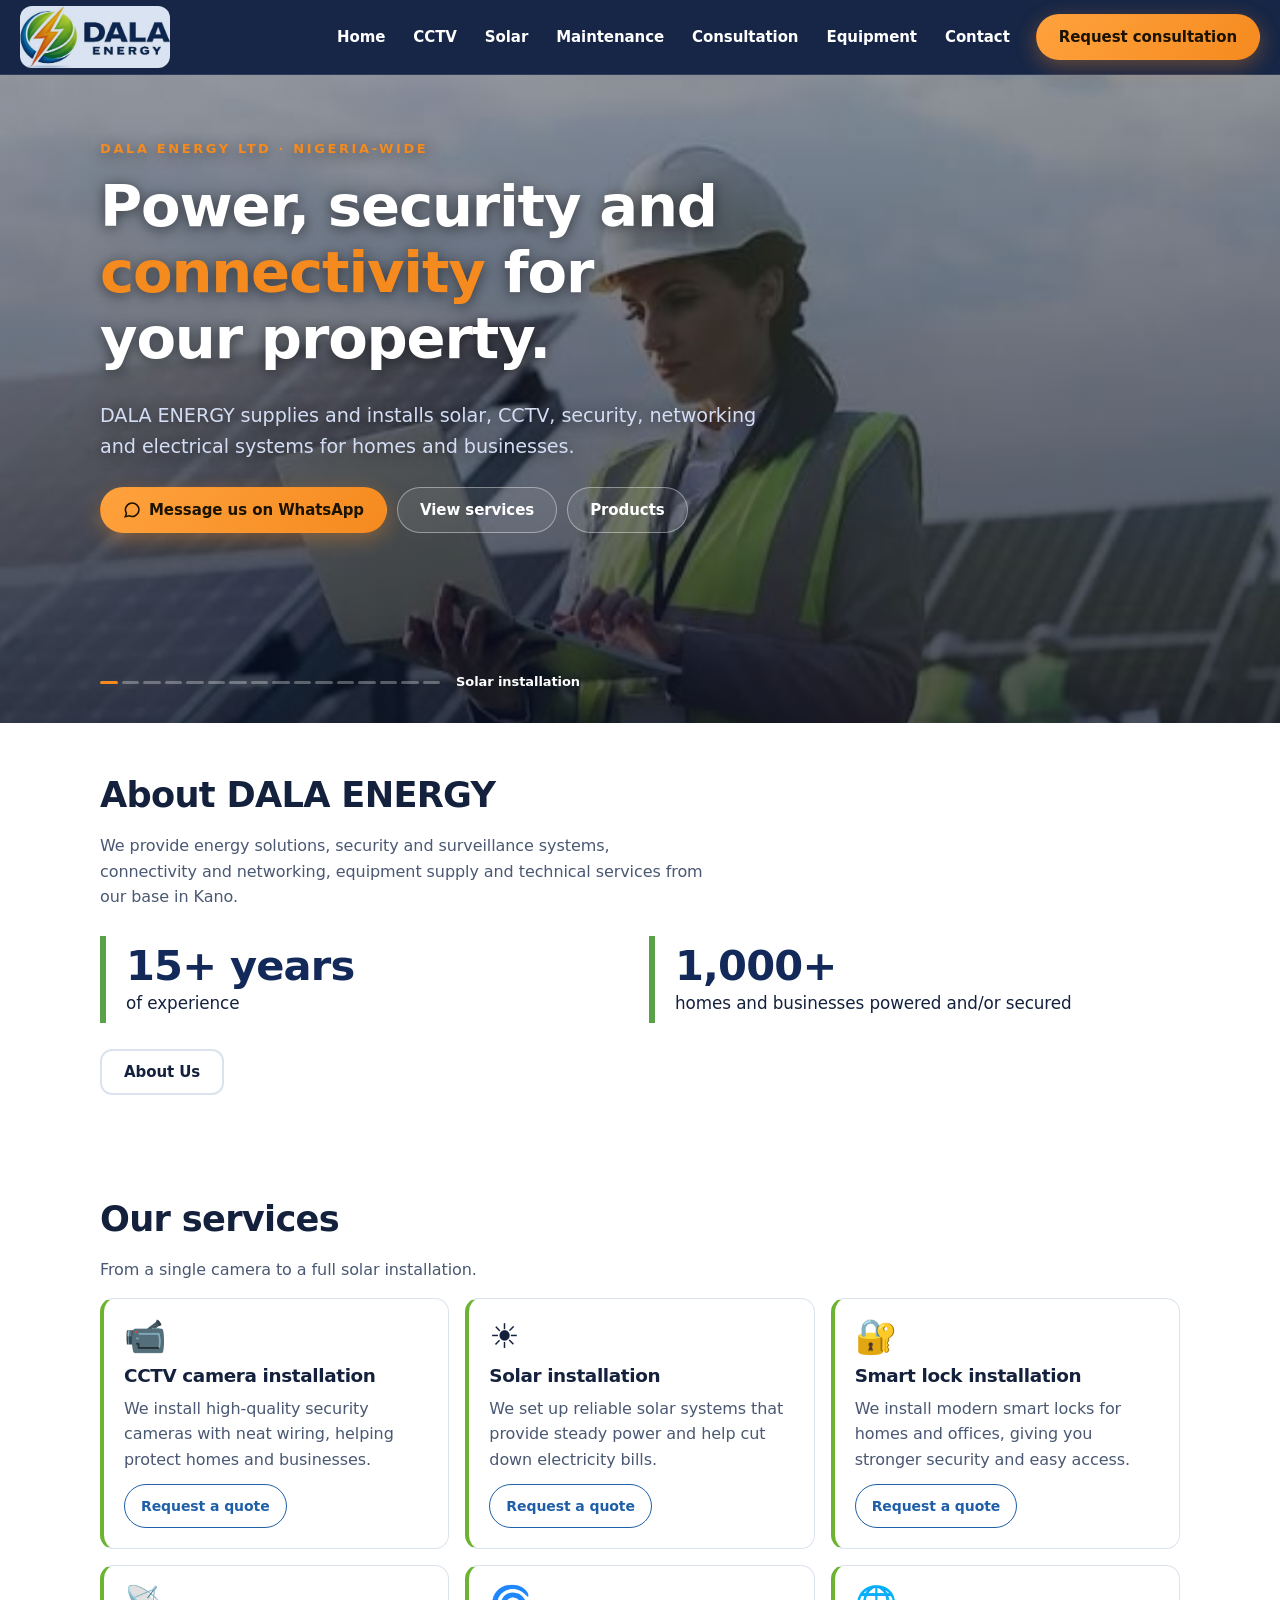
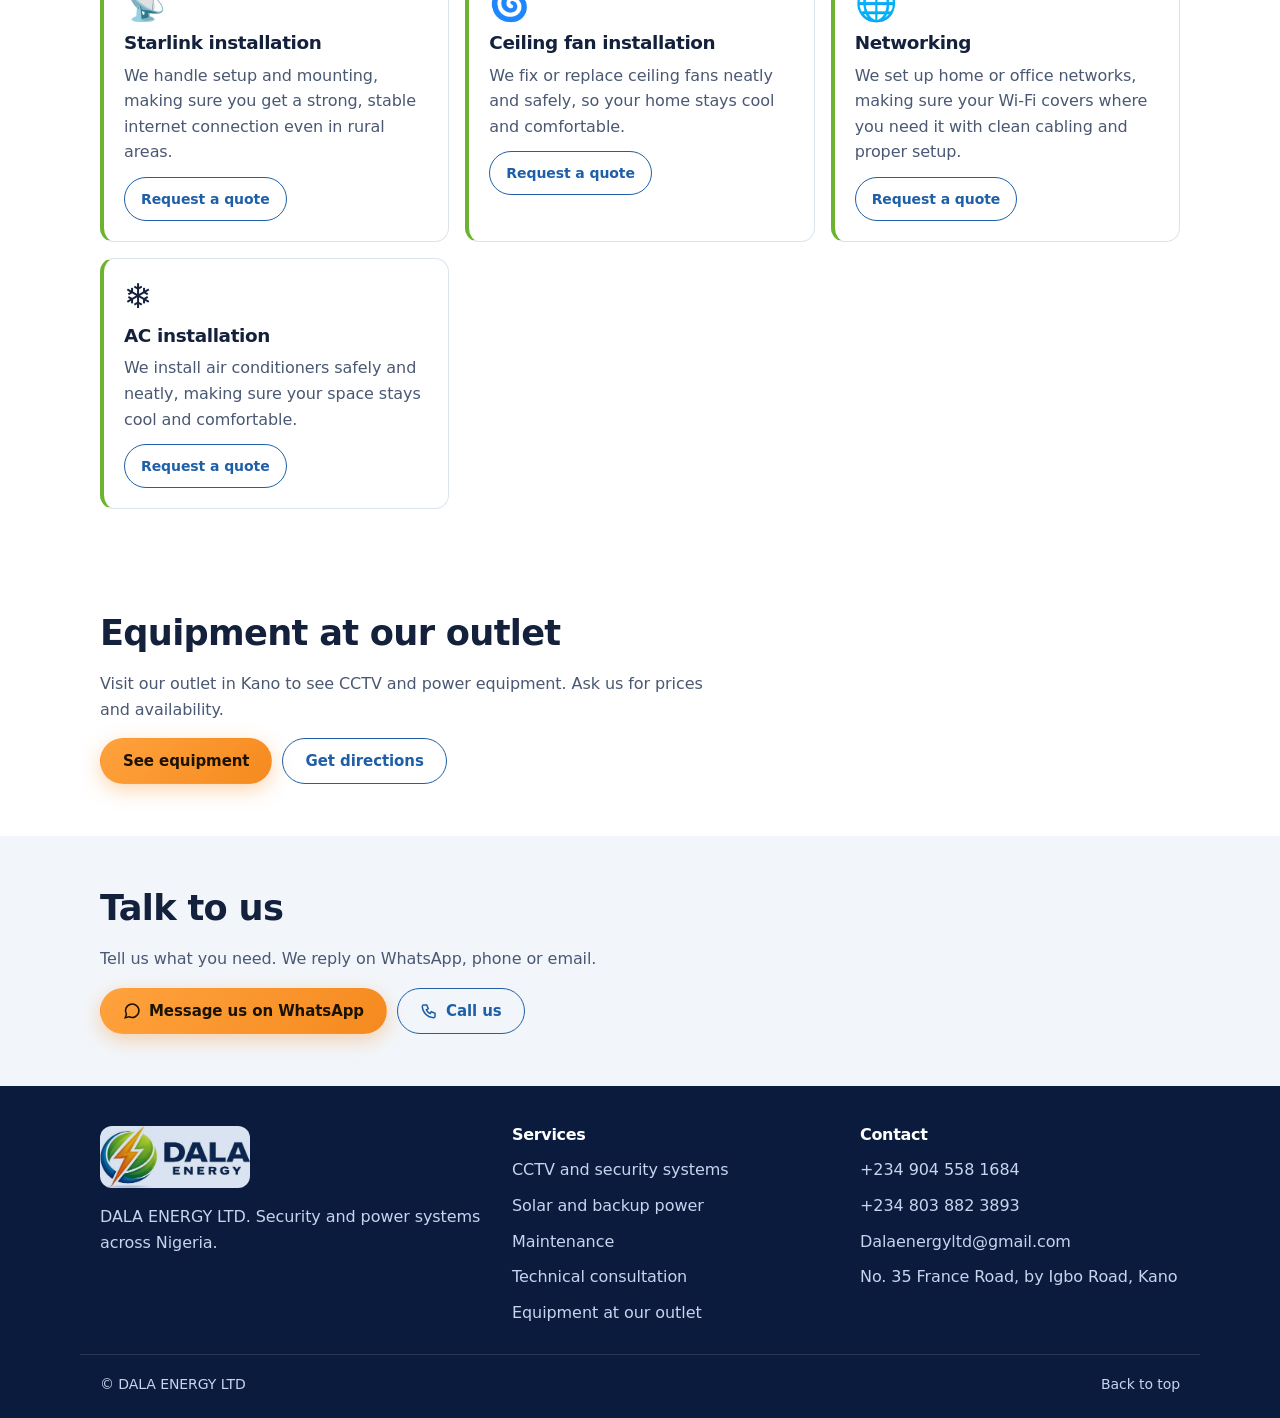
==== index.html @ 9303cffe "Add files via upload" ====
<!doctype html><html lang="en"><head><meta charset="utf-8"><meta name="viewport" content="width=device-width,initial-scale=1"><title>DALA ENERGY LTD | CCTV, Solar and Backup Power in Nigeria</title><meta name="description" content="DALA ENERGY LTD installs and maintains CCTV, solar and backup power systems across Nigeria. Outlet at 35 France Road, Kano."><link rel="canonical" href="https://dalaenergy.ng/"><meta property="og:title" content="DALA ENERGY LTD | CCTV, Solar and Backup Power in Nigeria"><meta property="og:description" content="DALA ENERGY LTD installs and maintains CCTV, solar and backup power systems across Nigeria. Outlet at 35 France Road, Kano."><meta property="og:type" content="website"><meta property="og:url" content="https://dalaenergy.ng/"><link rel="stylesheet" href="style.css?v=5"><script type="application/ld+json">{"@context":"https://schema.org","@type":"Store","name":"DALA ENERGY LTD","alternateName":"DALA ENERGY","url":"https://dalaenergy.ng","logo":"https://dalaenergy.ng/logo.jpg","telephone":["+2349045581684","+2348038823893"],"email":"Dalaenergyltd@gmail.com","address":{"@type":"PostalAddress","streetAddress":"No. 35 France Road, by Igbo Road","addressLocality":"Kano","addressCountry":"NG"},"areaServed":"Nigeria"}</script></head><body>
<a class="dl-skip" href="#main">Skip to content</a><div class="dl-prog" id="prog"></div>
<header class="dl-head"><a class="dl-brand" href="./"><img src="logo.jpg" alt="DALA ENERGY" width="150" height="100"></a><nav class="dl-nav" aria-label="Main"><a href="./">Home</a><a href="cctv">CCTV</a><a href="solar">Solar</a><a href="maintenance">Maintenance</a><a href="consultation">Consultation</a><a href="equipment">Equipment</a><a href="contact">Contact</a></nav><a class="dl-btn dl-btn-p dl-hide-s" href="https://wa.me/2349045581684?text=Hello%20DALA%20ENERGY%2C%20I%20would%20like%20a%20consultation.">Request consultation</a><button class="dl-burger" id="open" aria-label="Open menu" aria-expanded="false"><span></span><span></span><span></span></button></header>
<div class="dl-back" id="back"></div><aside class="dl-drawer" id="drawer" aria-hidden="true"><button class="dl-x" id="close" aria-label="Close menu">×</button><a href="./">Home<i>›</i></a><a href="cctv">CCTV<i>›</i></a><a href="solar">Solar<i>›</i></a><a href="maintenance">Maintenance<i>›</i></a><a href="consultation">Consultation<i>›</i></a><a href="equipment">Equipment<i>›</i></a><a href="contact">Contact<i>›</i></a><a class="dl-btn dl-btn-p dl-full" href="https://wa.me/2349045581684?text=Hello%20DALA%20ENERGY%2C%20I%20would%20like%20a%20consultation.">Request consultation</a><div class="dl-two"><a class="dl-btn dl-btn-g" href="https://wa.me/2349045581684?text=Hello%20DALA%20ENERGY%2C"><svg viewBox="0 0 24 24" width="18" height="18" fill="none" stroke="currentColor" stroke-width="2"><path d="M3 21l1.6-4.6A9 9 0 1 1 8 19.6z"/></svg> WhatsApp</a><a class="dl-btn dl-btn-g" href="tel:+2349045581684"><svg viewBox="0 0 24 24" width="18" height="18" fill="none" stroke="currentColor" stroke-width="2"><path d="M5 4h4l2 5-2.5 1.5a11 11 0 0 0 5 5L15 13l5 2v4a2 2 0 0 1-2 2A16 16 0 0 1 3 6a2 2 0 0 1 2-2z"/></svg> Call</a></div><p class="dl-small">Dalaenergyltd@gmail.com<br>+234 904 558 1684<br>+234 803 882 3893</p></aside>
<main id="main"><section class="dl-hero dl-has-slides"><script src="slides.js?v=5" defer></script><div class="dl-slides" aria-hidden="true"><img class="on" src="hero-1.jpg" alt=""><img data-src="hero-2.jpg" alt=""><img data-src="hero-3.jpg" alt=""><img data-src="hero-4.jpg" alt=""><img data-src="hero-5.jpg" alt=""><img data-src="hero-6.jpg" alt=""><img data-src="hero-7.jpg" alt=""><img data-src="hero-8.jpg" alt=""><img data-src="hero-9.jpg" alt=""><img data-src="hero-10.jpg" alt=""><img data-src="hero-11.jpg" alt=""><img data-src="hero-12.jpg" alt=""><img data-src="hero-13.jpg" alt=""><img data-src="hero-14.jpg" alt=""><img data-src="hero-15.jpg" alt=""><img data-src="hero-16.jpg" alt=""></div><div class="dl-wrap dl-herob"><p class="dl-eyebrow">DALA ENERGY LTD · NIGERIA-WIDE</p><h1>Power, security and <em>connectivity</em> for your property.</h1><p class="dl-lead">DALA ENERGY supplies and installs solar, CCTV, security, networking and electrical systems for homes and businesses.</p><div class="dl-row"><a class="dl-btn dl-btn-p" href="https://wa.me/2349045581684?text=Hello%20DALA%20ENERGY%2C%20I%20would%20like%20to%20discuss%20a%20project."><svg viewBox="0 0 24 24" width="18" height="18" fill="none" stroke="currentColor" stroke-width="2"><path d="M3 21l1.6-4.6A9 9 0 1 1 8 19.6z"/></svg> Message us on WhatsApp</a><a class="dl-btn dl-btn-o" href="#services">View services</a><a class="dl-btn dl-btn-o" href="equipment">Products</a></div></div></section><section class="dl-sec "><div class="dl-wrap"><h2>About DALA ENERGY</h2><p class="dl-lead2">We provide energy solutions, security and surveillance systems, connectivity and networking, equipment supply and technical services from our base in Kano.</p><div class="dl-ab"><div><b>15+ years</b><span>of experience</span></div><div><b>1,000+</b><span>homes and businesses powered and/or secured</span></div></div><a class="dl-btn dl-btn-o dl-ab-btn" href="contact">About Us</a></div></section><section id="services" class="dl-sec "><div class="dl-wrap"><h2>Our services</h2><p class="dl-lead2">From a single camera to a full solar installation.</p><div class="dl-grid"><div class="dl-card"><span class="dl-ico" aria-hidden="true">📹</span><h3>CCTV camera installation</h3><p>We install high-quality security cameras with neat wiring, helping protect homes and businesses.</p><a class="dl-btn dl-btn-o dl-sm" href="https://wa.me/2349045581684?text=Hello%20DALA%20ENERGY%2C%20I%20would%20like%20a%20quote%20for%20cctv%20camera%20installation.">Request a quote</a></div><div class="dl-card"><span class="dl-ico" aria-hidden="true">☀️</span><h3>Solar installation</h3><p>We set up reliable solar systems that provide steady power and help cut down electricity bills.</p><a class="dl-btn dl-btn-o dl-sm" href="https://wa.me/2349045581684?text=Hello%20DALA%20ENERGY%2C%20I%20would%20like%20a%20quote%20for%20solar%20installation.">Request a quote</a></div><div class="dl-card"><span class="dl-ico" aria-hidden="true">🔐</span><h3>Smart lock installation</h3><p>We install modern smart locks for homes and offices, giving you stronger security and easy access.</p><a class="dl-btn dl-btn-o dl-sm" href="https://wa.me/2349045581684?text=Hello%20DALA%20ENERGY%2C%20I%20would%20like%20a%20quote%20for%20smart%20lock%20installation.">Request a quote</a></div><div class="dl-card"><span class="dl-ico" aria-hidden="true">📡</span><h3>Starlink installation</h3><p>We handle setup and mounting, making sure you get a strong, stable internet connection even in rural areas.</p><a class="dl-btn dl-btn-o dl-sm" href="https://wa.me/2349045581684?text=Hello%20DALA%20ENERGY%2C%20I%20would%20like%20a%20quote%20for%20starlink%20installation.">Request a quote</a></div><div class="dl-card"><span class="dl-ico" aria-hidden="true">🌀</span><h3>Ceiling fan installation</h3><p>We fix or replace ceiling fans neatly and safely, so your home stays cool and comfortable.</p><a class="dl-btn dl-btn-o dl-sm" href="https://wa.me/2349045581684?text=Hello%20DALA%20ENERGY%2C%20I%20would%20like%20a%20quote%20for%20ceiling%20fan%20installation.">Request a quote</a></div><div class="dl-card"><span class="dl-ico" aria-hidden="true">🌐</span><h3>Networking</h3><p>We set up home or office networks, making sure your Wi-Fi covers where you need it with clean cabling and proper setup.</p><a class="dl-btn dl-btn-o dl-sm" href="https://wa.me/2349045581684?text=Hello%20DALA%20ENERGY%2C%20I%20would%20like%20a%20quote%20for%20networking.">Request a quote</a></div><div class="dl-card"><span class="dl-ico" aria-hidden="true">❄️</span><h3>AC installation</h3><p>We install air conditioners safely and neatly, making sure your space stays cool and comfortable.</p><a class="dl-btn dl-btn-o dl-sm" href="https://wa.me/2349045581684?text=Hello%20DALA%20ENERGY%2C%20I%20would%20like%20a%20quote%20for%20ac%20installation.">Request a quote</a></div></div></div></section><section class="dl-sec "><div class="dl-wrap"><h2>Equipment at our outlet</h2><p class="dl-lead2">Visit our outlet in Kano to see CCTV and power equipment. Ask us for prices and availability.</p><div class="dl-row"><a class="dl-btn dl-btn-p" href="equipment">See equipment</a><a class="dl-btn dl-btn-o" href="https://www.google.com/maps/search/?api=1&query=35 France Road Igbo Road Kano">Get directions</a></div></div></section><section class="dl-sec dl-alt"><div class="dl-wrap"><h2>Talk to us</h2><p class="dl-lead2">Tell us what you need. We reply on WhatsApp, phone or email.</p><div class="dl-row"><a class="dl-btn dl-btn-p" href="https://wa.me/2349045581684?text=Hello%20DALA%20ENERGY%2C%20I%20need%20help%20with%20a%20project."><svg viewBox="0 0 24 24" width="18" height="18" fill="none" stroke="currentColor" stroke-width="2"><path d="M3 21l1.6-4.6A9 9 0 1 1 8 19.6z"/></svg> Message us on WhatsApp</a><a class="dl-btn dl-btn-o" href="tel:+2349045581684"><svg viewBox="0 0 24 24" width="18" height="18" fill="none" stroke="currentColor" stroke-width="2"><path d="M5 4h4l2 5-2.5 1.5a11 11 0 0 0 5 5L15 13l5 2v4a2 2 0 0 1-2 2A16 16 0 0 1 3 6a2 2 0 0 1 2-2z"/></svg> Call us</a></div></div></section></main>
<footer class="dl-foot"><div class="dl-wrap dl-fgrid"><div><span class="dl-brand dl-fb"><img src="logo.jpg" alt="DALA ENERGY" width="150" height="100"></span><p>DALA ENERGY LTD. Security and power systems across Nigeria.</p></div><div><h3>Services</h3><a href="cctv">CCTV and security systems</a><a href="solar">Solar and backup power</a><a href="maintenance">Maintenance</a><a href="consultation">Technical consultation</a><a href="equipment">Equipment at our outlet</a></div><div><h3>Contact</h3><a href="tel:+2349045581684">+234 904 558 1684</a><a href="tel:+2348038823893">+234 803 882 3893</a><a href="mailto:Dalaenergyltd@gmail.com">Dalaenergyltd@gmail.com</a><span>No. 35 France Road, by Igbo Road, Kano</span></div></div><div class="dl-wrap dl-legal"><span>© DALA ENERGY LTD</span><a href="#top" id="top">Back to top</a></div></footer><script src="script.js?v=5" defer></script></body></html>
---- style.css ----
:root{--navy:#12295a;--deep:#0b1b3d;--green:#6bb42f;--orange:#f58a1f;--blue:#1f5fa8;--ink:#14213d;--mut:#4a5873;--bg:#fff;--alt:#f2f6fb;--line:#dbe3ee;--card:#fff}
@media(prefers-color-scheme:dark){:root{--ink:#e8eefb;--mut:#aab8d3;--bg:#0b1b3d;--alt:#0f2350;--line:#24386b;--card:#12295a}}
*{box-sizing:border-box}html{scroll-behavior:smooth;scroll-padding-top:80px}
body{margin:0;font:16px/1.6 system-ui,-apple-system,"Segoe UI",Roboto,sans-serif;color:var(--ink);background:var(--bg);overflow-x:hidden;letter-spacing:-.005em}
a{color:inherit}h1,h2,h3{line-height:1.15;letter-spacing:-.02em;margin:0 0 .5em}
.dl-wrap{max-width:1120px;margin:0 auto;padding:0 20px}
.dl-skip{position:absolute;left:-999px;top:8px;background:#fff;color:#000;padding:10px;z-index:99}.dl-skip:focus{left:8px}
:focus-visible{outline:3px solid var(--orange);outline-offset:2px}
.dl-prog{position:fixed;top:0;left:0;height:3px;width:0;background:linear-gradient(90deg,var(--green),var(--orange));z-index:60}
.dl-head{position:sticky;top:0;z-index:50;display:flex;align-items:center;gap:14px;padding:6px 20px;background:rgba(255,255,255,.92);backdrop-filter:blur(10px);border-bottom:1px solid var(--line);min-height:74px}
.dl-brand{display:block;width:150px;height:62px;overflow:hidden;position:relative;flex:none}
.dl-brand img,.dl-flogo{position:absolute;width:246px;height:auto;left:-48px;top:-48px}
.dl-nav{display:none;margin-left:auto;gap:4px}.dl-nav a{padding:10px 12px;text-decoration:none;color:#14213d;font-weight:600;font-size:15px;border-radius:99px}.dl-nav a:hover{background:#eef3fa}
.dl-head>.dl-btn{margin-left:0;white-space:nowrap}.dl-head .dl-hide-s{display:none}
.dl-burger{margin-left:auto;width:48px;height:48px;border:0;background:none;display:grid;place-content:center;gap:5px;cursor:pointer}.dl-burger span{display:block;width:24px;height:2.5px;background:#14213d;border-radius:2px}
@media(min-width:1100px){.dl-nav{display:flex}.dl-burger{display:none}.dl-head .dl-hide-s{display:inline-flex}}
.dl-back{position:fixed;inset:0;background:rgba(5,12,30,.55);opacity:0;pointer-events:none;transition:.25s;z-index:70}.dl-back.on{opacity:1;pointer-events:auto}
.dl-drawer{position:fixed;top:0;right:0;height:100%;width:min(86vw,340px);background:var(--deep);color:#fff;z-index:80;padding:64px 20px 24px;transform:translateX(100%);transition:transform .28s;overflow-y:auto;visibility:hidden}.dl-drawer.on{transform:none;visibility:visible}
.dl-drawer>a:not(.dl-btn){display:flex;justify-content:space-between;padding:13px 4px;border-bottom:1px solid rgba(255,255,255,.1);text-decoration:none;font-weight:600}.dl-drawer i{color:var(--orange);font-style:normal}
.dl-x{position:absolute;top:10px;right:12px;width:48px;height:48px;border:0;background:none;color:#fff;font-size:34px;cursor:pointer}
.dl-full{width:100%;margin-top:18px}.dl-two{display:grid;grid-template-columns:1fr 1fr;gap:10px;margin-top:10px}.dl-small{font-size:14px;color:#aab8d3}
.dl-btn{display:inline-flex;align-items:center;justify-content:center;gap:8px;min-height:46px;padding:0 22px;border-radius:99px;font-weight:700;font-size:15px;text-decoration:none;white-space:nowrap;border:1.5px solid transparent;transition:transform .15s,box-shadow .2s;cursor:pointer}
.dl-btn-p{background:linear-gradient(135deg,#ffa23d,var(--orange));color:#1b1200;box-shadow:0 6px 20px rgba(245,138,31,.35)}
.dl-btn-g{background:rgba(255,255,255,.1);border-color:rgba(255,255,255,.25);color:#fff}
.dl-btn-o{border-color:currentColor;color:var(--blue)}.dl-hero .dl-btn-o{color:#fff;border-color:rgba(255,255,255,.4);background:rgba(255,255,255,.08)}
@media(prefers-color-scheme:dark){.dl-btn-o{color:#cfe0ff}}
.dl-btn:active,.dl-card:active{transform:scale(.97)}.dl-sm{min-height:44px;padding:0 16px;font-size:14px}
.dl-hero{position:relative;overflow:hidden;color:#fff;background:radial-gradient(900px 400px at 85% 0,#1f5fa8 0,transparent 60%),linear-gradient(160deg,var(--deep),var(--navy));padding:64px 0 110px;clip-path:polygon(0 0,100% 0,100% 90%,0 100%)}
.dl-curve{position:absolute;inset:0;width:100%;height:100%}.dl-herob{position:relative}
.dl-hero h1{font-size:clamp(2rem,7vw,3.6rem);max-width:15ch;font-weight:800}.dl-hero h1 em{font-style:normal;color:var(--orange)}
.dl-lead{font-size:clamp(1rem,2.6vw,1.2rem);max-width:56ch;color:#d3def5;margin:0 0 24px}
.dl-row{display:flex;flex-wrap:wrap;gap:10px}
.dl-stats{background:var(--navy);color:#fff}.dl-sgrid{display:grid;gap:18px;padding-top:28px;padding-bottom:28px}
.dl-sgrid b{display:block;font-size:2.1rem;line-height:1.1;color:var(--green)}.dl-sgrid span{color:#c7d4ee;font-size:15px}
@media(min-width:760px){.dl-sgrid{grid-template-columns:repeat(3,1fr)}}
.dl-sec{padding:52px 0}.dl-alt{background:var(--alt)}.dl-sec h2{font-size:clamp(1.5rem,4.5vw,2.2rem)}
.dl-grid{display:grid;gap:16px}@media(min-width:700px){.dl-grid{grid-template-columns:repeat(2,1fr)}}@media(min-width:1000px){.dl-grid{grid-template-columns:repeat(3,1fr)}}
.dl-card{display:block;background:var(--card);border:1px solid var(--line);border-left:4px solid var(--green);border-radius:14px;padding:20px;text-decoration:none;transition:transform .2s,box-shadow .2s}
a.dl-card:hover{transform:translateY(-3px);box-shadow:0 10px 26px rgba(18,41,90,.12)}.dl-card h3{font-size:1.15rem}.dl-card p{margin:0 0 12px;color:var(--mut)}
.dl-more{color:var(--blue);font-weight:700;font-size:14px}.dl-lead2{max-width:60ch;color:var(--mut)}.dl-note{color:var(--mut);font-size:14px;max-width:60ch}
.dl-chips{list-style:none;display:flex;flex-wrap:wrap;gap:10px;padding:0;margin:0}.dl-chips li{background:var(--card);border:1px solid var(--line);border-radius:99px;padding:9px 16px;font-weight:600;font-size:15px}
.dl-list{padding-left:20px;max-width:60ch}.dl-list li{margin:8px 0}
.dl-foot{background:var(--deep);color:#c7d4ee;padding-top:40px}.dl-fgrid{display:grid;gap:28px}@media(min-width:760px){.dl-fgrid{grid-template-columns:1.2fr 1fr 1fr}}
.dl-foot h3{color:#fff;font-size:1rem}.dl-foot a,.dl-foot span{display:block;padding:5px 0;text-decoration:none}.dl-foot a:hover{color:var(--orange)}
.dl-fgrid>div:first-child{position:relative}.dl-fgrid>div:first-child{background:none}
.dl-foot .dl-fgrid>div:first-child{padding-top:0}
.dl-flogo{position:static;display:block;width:150px;background:#fff;border-radius:12px;padding:0;margin-bottom:10px;height:auto;clip-path:inset(18px 0 18px 0 round 12px)}
.dl-legal{display:flex;justify-content:space-between;gap:12px;padding-top:18px;padding-bottom:22px;margin-top:24px;border-top:1px solid rgba(255,255,255,.12);font-size:14px}.dl-legal a,.dl-legal span{display:inline;padding:0}
.dl-rv{opacity:0;transform:translateY(14px);transition:opacity .5s,transform .5s}.dl-rv.in{opacity:1;transform:none}
@media(prefers-reduced-motion:reduce){*{transition:none!important;animation:none!important;scroll-behavior:auto!important}.dl-rv{opacity:1;transform:none}}
.dl-ico{display:block;font-size:34px;line-height:1;margin-bottom:12px}
.dl-herob{z-index:1}.dl-hero h1{max-width:16ch}
.dl-pimg{position:relative;aspect-ratio:4/3;border-radius:12px;overflow:hidden;margin-bottom:14px;display:grid;place-items:center;font-size:56px;background:repeating-linear-gradient(135deg,var(--alt) 0 14px,var(--line) 14px 28px)}
.dl-pimg img{position:absolute;inset:0;width:100%;height:100%;object-fit:cover}
.dl-card .dl-price{color:#3f7d12;font-weight:700}@media(prefers-color-scheme:dark){.dl-card .dl-price{color:var(--green)}}
.dl-card.dl-pc{background:#1b2338;border:1px solid #2b3550;border-left:1px solid #2b3550;border-radius:20px;padding:22px;color:#fff}
.dl-card.dl-pc h3{font-size:1.45rem;font-weight:600;color:#fff;margin:0 0 .45em;letter-spacing:-.01em}
.dl-card.dl-pc p{color:#a9b4cc;margin:0 0 14px;font-size:1.05rem}
.dl-card.dl-pc .dl-price{color:#5aa862;font-weight:700;font-size:1.35rem;margin:0 0 16px}
.dl-pc .dl-pimg{aspect-ratio:2.35/1;border-radius:14px;margin-bottom:18px;font-size:1rem;color:#8a96b3;background:repeating-linear-gradient(135deg,#1a2133 0 16px,#252d45 16px 32px)}
.dl-pc .dl-btn{border-radius:12px;min-height:46px;padding:0 18px;font-size:15px;font-weight:600;box-shadow:none}
.dl-pc .dl-btn-vd{background:transparent;border:2px solid #38425f;color:#fff}
.dl-pc .dl-btn-w{background:#4fa35b;color:#fff}
.dl-pc .dl-row{gap:8px}.dl-pc .dl-btn{padding:0 13px;font-size:14px}
.dl-head{background:rgba(11,27,61,.95);border-bottom:1px solid rgba(255,255,255,.1)}
.dl-nav a{color:#fff}.dl-nav a:hover{background:rgba(255,255,255,.12)}
.dl-burger span{background:#fff}
.dl-brand{background:#dbe4f3;border-radius:12px}
.dl-brand img{mix-blend-mode:multiply}
.dl-fb{margin-bottom:12px}
.dl-ab{display:grid;gap:18px;margin:26px 0}@media(min-width:700px){.dl-ab{grid-template-columns:repeat(2,1fr)}}
.dl-ab>div{border-left:6px solid #5aa14a;padding:6px 0 6px 20px}
.dl-ab b{display:block;font-size:clamp(2rem,7vw,2.6rem);line-height:1.15;color:var(--navy);letter-spacing:-.02em}
.dl-ab span{color:var(--ink);font-size:1.05rem}
.dl-ab-btn{border-radius:12px;border:2px solid var(--line);color:var(--ink);background:transparent}
@media(prefers-color-scheme:dark){.dl-ab b{color:#fff}}
.dl-pc .dl-pimg{aspect-ratio:4/3}.dl-pc .dl-pimg img{object-fit:contain;background:#fff;padding:8px;box-sizing:border-box}
.dl-slides{position:absolute;inset:0;z-index:0}
.dl-slides img{position:absolute;inset:0;width:100%;height:100%;object-fit:cover;opacity:0;transition:opacity 1.2s ease}
.dl-slides img.on{opacity:1}
.dl-slides::after{content:"";position:absolute;inset:0;background:linear-gradient(180deg,rgba(7,16,38,.28),rgba(7,16,38,.6) 45%,rgba(7,16,38,.9))}
.dl-has-slides .dl-slides video{position:absolute;inset:0;width:100%;height:100%;object-fit:cover;opacity:0;transition:opacity 1.2s ease;background:#0b1b3d}.dl-slides video.on{opacity:1}
.dl-slides img,.dl-slides video{transform:translateX(5%) scale(1.05);transition:opacity 1.2s ease,transform 1.6s cubic-bezier(.22,.61,.36,1)}
.dl-slides .on{transform:none}
.dl-slides .out{transform:translateX(-5%) scale(1.02)}
.dl-hero{padding-bottom:150px}
.dl-eyebrow{margin:0 0 14px;color:var(--orange);font-weight:800;font-size:13px;letter-spacing:.2em;text-transform:uppercase}
.dl-sbar{position:absolute;left:0;right:0;bottom:84px;z-index:1}
.dl-sbin{display:flex;align-items:center;gap:16px}
.dl-bars{display:flex;gap:4px;flex:1;max-width:340px}
.dl-bars i{flex:1;height:3px;border-radius:2px;background:rgba(255,255,255,.3);overflow:hidden;display:block}
.dl-bars b{display:block;height:100%;width:0;background:var(--orange)}
.dl-bars .done b{width:100%}
.dl-bars .on b{animation:dlfill var(--d,5000ms) linear forwards}
@keyframes dlfill{to{width:100%}}
.dl-cap{color:#fff;font-weight:700;font-size:13px;white-space:nowrap}
@media(max-width:420px){.dl-sbin{gap:10px}.dl-cap{font-size:12px}}
@media(prefers-reduced-motion:reduce){.dl-bars .on b{width:100%}}
/* Show every photo in full: no cropping, no zoom */
.dl-slides img,.dl-slides video{width:100%;height:100%;object-fit:contain;object-position:center;transform:translateX(5%)}
.dl-slides .on{transform:none}
.dl-slides .out{transform:translateX(-5%)}
.dl-pc .dl-pimg img{width:100%;height:100%;object-fit:contain;object-position:center;padding:0;background:#fff}
/* Hero photos: edge-to-edge, no gaps (slightly oversized so the slide effect never shows an edge) */
.dl-hero{min-height:clamp(520px,72vh,760px)}
.dl-slides img,.dl-slides video{left:-3%;width:106%;height:100%;object-fit:cover;object-position:center;transform:translateX(3%)}
.dl-slides .on{transform:none}
.dl-slides .out{transform:translateX(-3%)}
.dl-hero .dl-eyebrow,.dl-hero h1,.dl-hero .dl-lead{text-shadow:0 2px 14px rgba(0,0,0,.55)}
.dl-slides::after{background:linear-gradient(180deg,rgba(7,16,38,.4),rgba(7,16,38,.66) 45%,rgba(7,16,38,.9))}
/* Photo fills the whole banner down to its bottom edge: no slanted cut, no empty dark band */
.dl-hero{clip-path:none;padding-bottom:96px}
.dl-sbar{bottom:30px}
.dl-slides::after{background:linear-gradient(180deg,rgba(7,16,38,.42),rgba(7,16,38,.58) 50%,rgba(7,16,38,.72))}
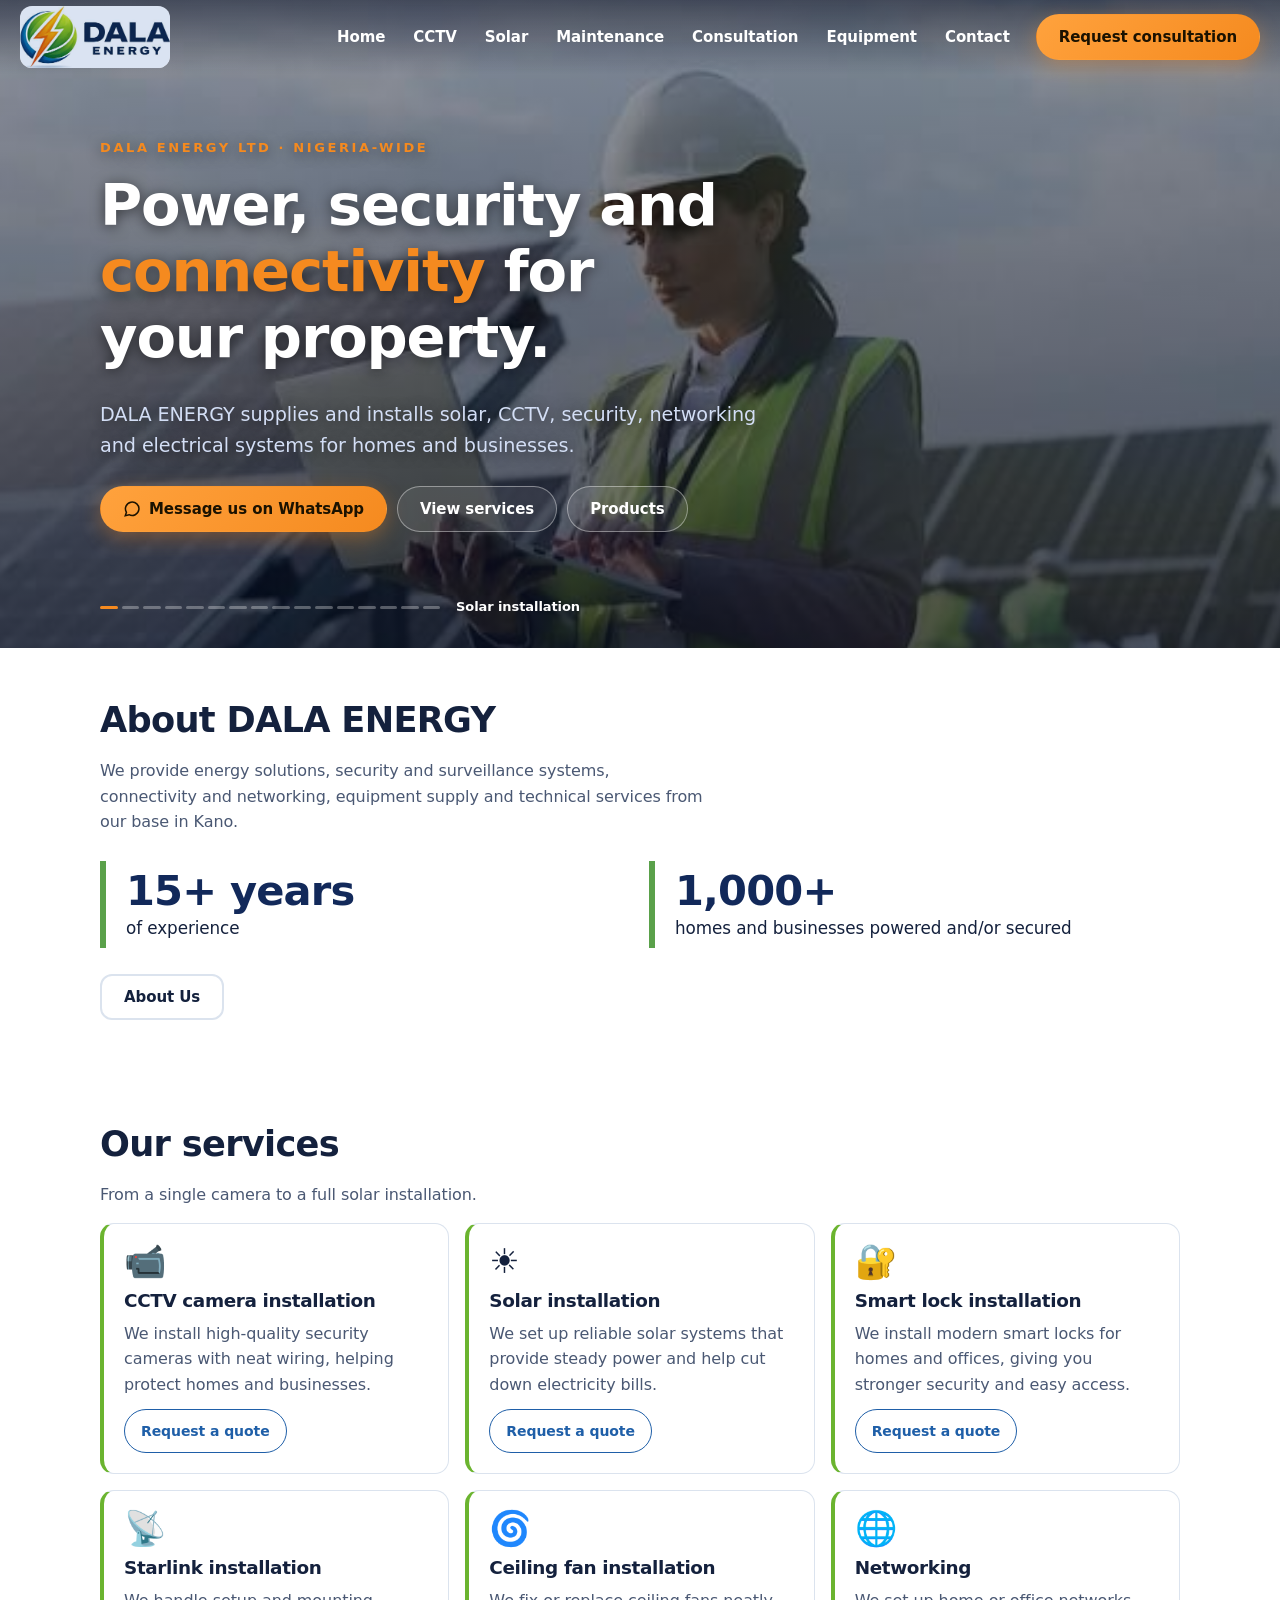
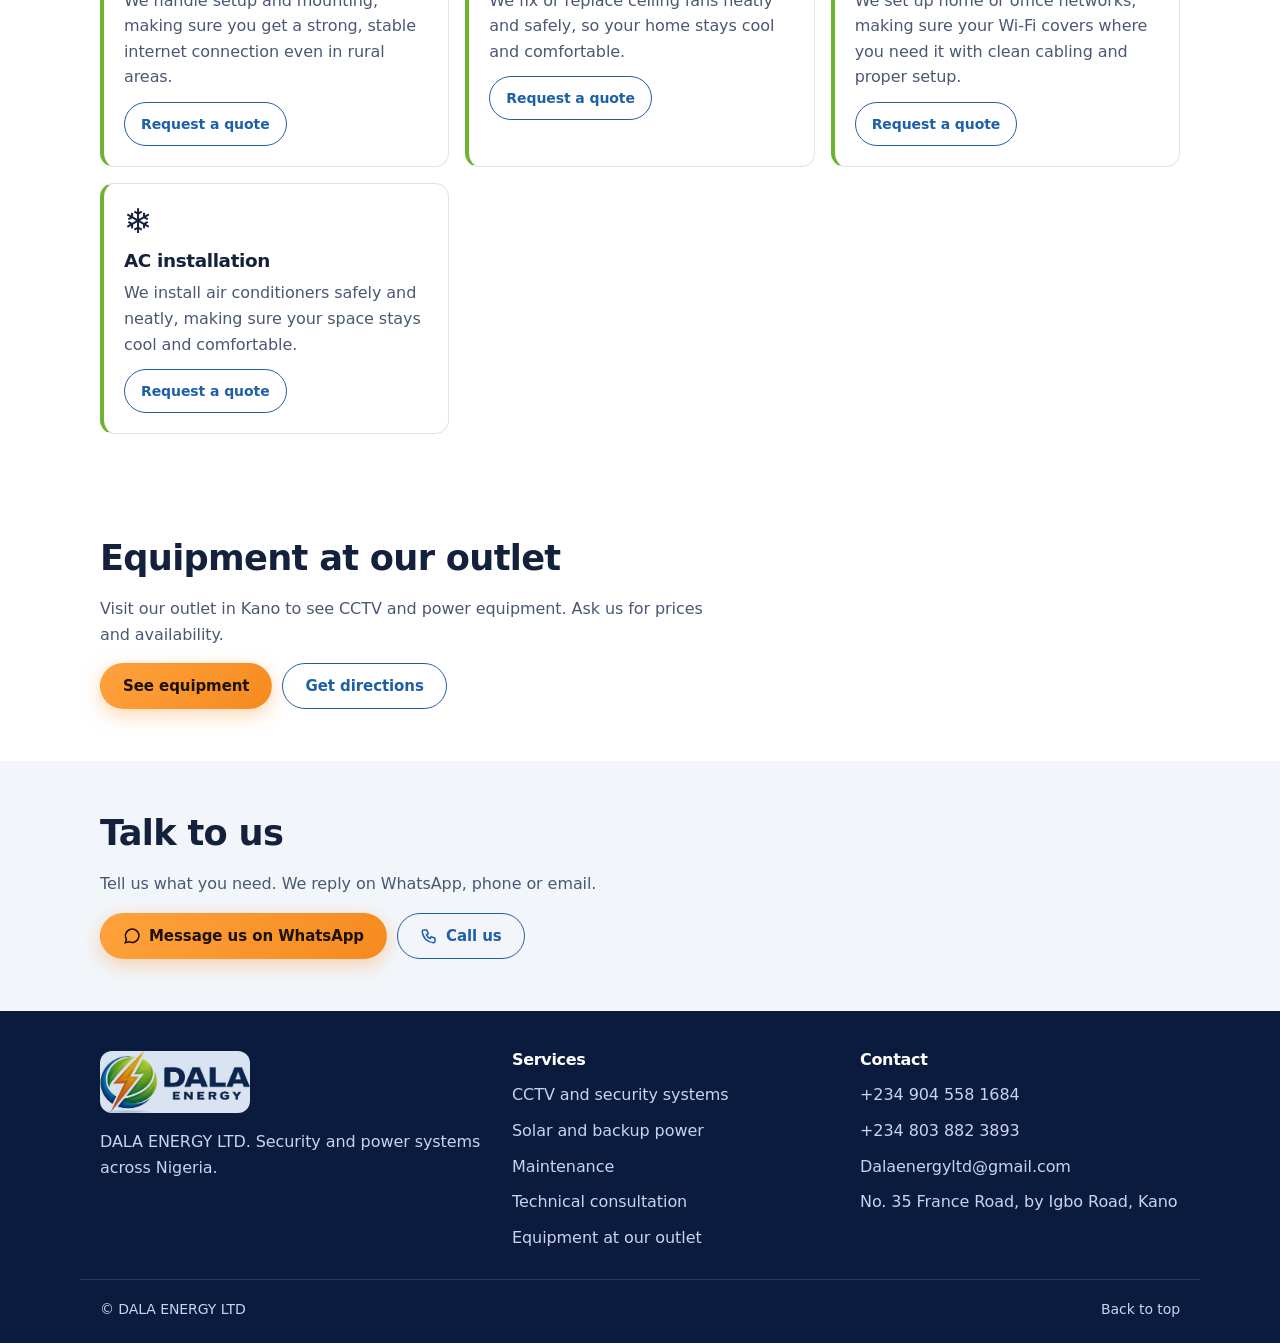
==== commit ba1e24d3: "Add files via upload" ====
--- a/index.html
+++ b/index.html
@@ -1,6 +1,6 @@
-<!doctype html><html lang="en"><head><meta charset="utf-8"><meta name="viewport" content="width=device-width,initial-scale=1"><title>DALA ENERGY LTD | CCTV, Solar and Backup Power in Nigeria</title><meta name="description" content="DALA ENERGY LTD installs and maintains CCTV, solar and backup power systems across Nigeria. Outlet at 35 France Road, Kano."><link rel="canonical" href="https://dalaenergy.ng/"><meta property="og:title" content="DALA ENERGY LTD | CCTV, Solar and Backup Power in Nigeria"><meta property="og:description" content="DALA ENERGY LTD installs and maintains CCTV, solar and backup power systems across Nigeria. Outlet at 35 France Road, Kano."><meta property="og:type" content="website"><meta property="og:url" content="https://dalaenergy.ng/"><link rel="stylesheet" href="style.css?v=5"><script type="application/ld+json">{"@context":"https://schema.org","@type":"Store","name":"DALA ENERGY LTD","alternateName":"DALA ENERGY","url":"https://dalaenergy.ng","logo":"https://dalaenergy.ng/logo.jpg","telephone":["+2349045581684","+2348038823893"],"email":"Dalaenergyltd@gmail.com","address":{"@type":"PostalAddress","streetAddress":"No. 35 France Road, by Igbo Road","addressLocality":"Kano","addressCountry":"NG"},"areaServed":"Nigeria"}</script></head><body>
+<!doctype html><html lang="en"><head><meta charset="utf-8"><meta name="viewport" content="width=device-width,initial-scale=1"><title>DALA ENERGY LTD | CCTV, Solar and Backup Power in Nigeria</title><meta name="description" content="DALA ENERGY LTD installs and maintains CCTV, solar and backup power systems across Nigeria. Outlet at 35 France Road, Kano."><link rel="canonical" href="https://dalaenergy.ng/"><meta property="og:title" content="DALA ENERGY LTD | CCTV, Solar and Backup Power in Nigeria"><meta property="og:description" content="DALA ENERGY LTD installs and maintains CCTV, solar and backup power systems across Nigeria. Outlet at 35 France Road, Kano."><meta property="og:type" content="website"><meta property="og:url" content="https://dalaenergy.ng/"><link rel="stylesheet" href="style.css?v=6"><script type="application/ld+json">{"@context":"https://schema.org","@type":"Store","name":"DALA ENERGY LTD","alternateName":"DALA ENERGY","url":"https://dalaenergy.ng","logo":"https://dalaenergy.ng/logo.jpg","telephone":["+2349045581684","+2348038823893"],"email":"Dalaenergyltd@gmail.com","address":{"@type":"PostalAddress","streetAddress":"No. 35 France Road, by Igbo Road","addressLocality":"Kano","addressCountry":"NG"},"areaServed":"Nigeria"}</script></head><body>
 <a class="dl-skip" href="#main">Skip to content</a><div class="dl-prog" id="prog"></div>
 <header class="dl-head"><a class="dl-brand" href="./"><img src="logo.jpg" alt="DALA ENERGY" width="150" height="100"></a><nav class="dl-nav" aria-label="Main"><a href="./">Home</a><a href="cctv">CCTV</a><a href="solar">Solar</a><a href="maintenance">Maintenance</a><a href="consultation">Consultation</a><a href="equipment">Equipment</a><a href="contact">Contact</a></nav><a class="dl-btn dl-btn-p dl-hide-s" href="https://wa.me/2349045581684?text=Hello%20DALA%20ENERGY%2C%20I%20would%20like%20a%20consultation.">Request consultation</a><button class="dl-burger" id="open" aria-label="Open menu" aria-expanded="false"><span></span><span></span><span></span></button></header>
 <div class="dl-back" id="back"></div><aside class="dl-drawer" id="drawer" aria-hidden="true"><button class="dl-x" id="close" aria-label="Close menu">×</button><a href="./">Home<i>›</i></a><a href="cctv">CCTV<i>›</i></a><a href="solar">Solar<i>›</i></a><a href="maintenance">Maintenance<i>›</i></a><a href="consultation">Consultation<i>›</i></a><a href="equipment">Equipment<i>›</i></a><a href="contact">Contact<i>›</i></a><a class="dl-btn dl-btn-p dl-full" href="https://wa.me/2349045581684?text=Hello%20DALA%20ENERGY%2C%20I%20would%20like%20a%20consultation.">Request consultation</a><div class="dl-two"><a class="dl-btn dl-btn-g" href="https://wa.me/2349045581684?text=Hello%20DALA%20ENERGY%2C"><svg viewBox="0 0 24 24" width="18" height="18" fill="none" stroke="currentColor" stroke-width="2"><path d="M3 21l1.6-4.6A9 9 0 1 1 8 19.6z"/></svg> WhatsApp</a><a class="dl-btn dl-btn-g" href="tel:+2349045581684"><svg viewBox="0 0 24 24" width="18" height="18" fill="none" stroke="currentColor" stroke-width="2"><path d="M5 4h4l2 5-2.5 1.5a11 11 0 0 0 5 5L15 13l5 2v4a2 2 0 0 1-2 2A16 16 0 0 1 3 6a2 2 0 0 1 2-2z"/></svg> Call</a></div><p class="dl-small">Dalaenergyltd@gmail.com<br>+234 904 558 1684<br>+234 803 882 3893</p></aside>
-<main id="main"><section class="dl-hero dl-has-slides"><script src="slides.js?v=5" defer></script><div class="dl-slides" aria-hidden="true"><img class="on" src="hero-1.jpg" alt=""><img data-src="hero-2.jpg" alt=""><img data-src="hero-3.jpg" alt=""><img data-src="hero-4.jpg" alt=""><img data-src="hero-5.jpg" alt=""><img data-src="hero-6.jpg" alt=""><img data-src="hero-7.jpg" alt=""><img data-src="hero-8.jpg" alt=""><img data-src="hero-9.jpg" alt=""><img data-src="hero-10.jpg" alt=""><img data-src="hero-11.jpg" alt=""><img data-src="hero-12.jpg" alt=""><img data-src="hero-13.jpg" alt=""><img data-src="hero-14.jpg" alt=""><img data-src="hero-15.jpg" alt=""><img data-src="hero-16.jpg" alt=""></div><div class="dl-wrap dl-herob"><p class="dl-eyebrow">DALA ENERGY LTD · NIGERIA-WIDE</p><h1>Power, security and <em>connectivity</em> for your property.</h1><p class="dl-lead">DALA ENERGY supplies and installs solar, CCTV, security, networking and electrical systems for homes and businesses.</p><div class="dl-row"><a class="dl-btn dl-btn-p" href="https://wa.me/2349045581684?text=Hello%20DALA%20ENERGY%2C%20I%20would%20like%20to%20discuss%20a%20project."><svg viewBox="0 0 24 24" width="18" height="18" fill="none" stroke="currentColor" stroke-width="2"><path d="M3 21l1.6-4.6A9 9 0 1 1 8 19.6z"/></svg> Message us on WhatsApp</a><a class="dl-btn dl-btn-o" href="#services">View services</a><a class="dl-btn dl-btn-o" href="equipment">Products</a></div></div></section><section class="dl-sec "><div class="dl-wrap"><h2>About DALA ENERGY</h2><p class="dl-lead2">We provide energy solutions, security and surveillance systems, connectivity and networking, equipment supply and technical services from our base in Kano.</p><div class="dl-ab"><div><b>15+ years</b><span>of experience</span></div><div><b>1,000+</b><span>homes and businesses powered and/or secured</span></div></div><a class="dl-btn dl-btn-o dl-ab-btn" href="contact">About Us</a></div></section><section id="services" class="dl-sec "><div class="dl-wrap"><h2>Our services</h2><p class="dl-lead2">From a single camera to a full solar installation.</p><div class="dl-grid"><div class="dl-card"><span class="dl-ico" aria-hidden="true">📹</span><h3>CCTV camera installation</h3><p>We install high-quality security cameras with neat wiring, helping protect homes and businesses.</p><a class="dl-btn dl-btn-o dl-sm" href="https://wa.me/2349045581684?text=Hello%20DALA%20ENERGY%2C%20I%20would%20like%20a%20quote%20for%20cctv%20camera%20installation.">Request a quote</a></div><div class="dl-card"><span class="dl-ico" aria-hidden="true">☀️</span><h3>Solar installation</h3><p>We set up reliable solar systems that provide steady power and help cut down electricity bills.</p><a class="dl-btn dl-btn-o dl-sm" href="https://wa.me/2349045581684?text=Hello%20DALA%20ENERGY%2C%20I%20would%20like%20a%20quote%20for%20solar%20installation.">Request a quote</a></div><div class="dl-card"><span class="dl-ico" aria-hidden="true">🔐</span><h3>Smart lock installation</h3><p>We install modern smart locks for homes and offices, giving you stronger security and easy access.</p><a class="dl-btn dl-btn-o dl-sm" href="https://wa.me/2349045581684?text=Hello%20DALA%20ENERGY%2C%20I%20would%20like%20a%20quote%20for%20smart%20lock%20installation.">Request a quote</a></div><div class="dl-card"><span class="dl-ico" aria-hidden="true">📡</span><h3>Starlink installation</h3><p>We handle setup and mounting, making sure you get a strong, stable internet connection even in rural areas.</p><a class="dl-btn dl-btn-o dl-sm" href="https://wa.me/2349045581684?text=Hello%20DALA%20ENERGY%2C%20I%20would%20like%20a%20quote%20for%20starlink%20installation.">Request a quote</a></div><div class="dl-card"><span class="dl-ico" aria-hidden="true">🌀</span><h3>Ceiling fan installation</h3><p>We fix or replace ceiling fans neatly and safely, so your home stays cool and comfortable.</p><a class="dl-btn dl-btn-o dl-sm" href="https://wa.me/2349045581684?text=Hello%20DALA%20ENERGY%2C%20I%20would%20like%20a%20quote%20for%20ceiling%20fan%20installation.">Request a quote</a></div><div class="dl-card"><span class="dl-ico" aria-hidden="true">🌐</span><h3>Networking</h3><p>We set up home or office networks, making sure your Wi-Fi covers where you need it with clean cabling and proper setup.</p><a class="dl-btn dl-btn-o dl-sm" href="https://wa.me/2349045581684?text=Hello%20DALA%20ENERGY%2C%20I%20would%20like%20a%20quote%20for%20networking.">Request a quote</a></div><div class="dl-card"><span class="dl-ico" aria-hidden="true">❄️</span><h3>AC installation</h3><p>We install air conditioners safely and neatly, making sure your space stays cool and comfortable.</p><a class="dl-btn dl-btn-o dl-sm" href="https://wa.me/2349045581684?text=Hello%20DALA%20ENERGY%2C%20I%20would%20like%20a%20quote%20for%20ac%20installation.">Request a quote</a></div></div></div></section><section class="dl-sec "><div class="dl-wrap"><h2>Equipment at our outlet</h2><p class="dl-lead2">Visit our outlet in Kano to see CCTV and power equipment. Ask us for prices and availability.</p><div class="dl-row"><a class="dl-btn dl-btn-p" href="equipment">See equipment</a><a class="dl-btn dl-btn-o" href="https://www.google.com/maps/search/?api=1&query=35 France Road Igbo Road Kano">Get directions</a></div></div></section><section class="dl-sec dl-alt"><div class="dl-wrap"><h2>Talk to us</h2><p class="dl-lead2">Tell us what you need. We reply on WhatsApp, phone or email.</p><div class="dl-row"><a class="dl-btn dl-btn-p" href="https://wa.me/2349045581684?text=Hello%20DALA%20ENERGY%2C%20I%20need%20help%20with%20a%20project."><svg viewBox="0 0 24 24" width="18" height="18" fill="none" stroke="currentColor" stroke-width="2"><path d="M3 21l1.6-4.6A9 9 0 1 1 8 19.6z"/></svg> Message us on WhatsApp</a><a class="dl-btn dl-btn-o" href="tel:+2349045581684"><svg viewBox="0 0 24 24" width="18" height="18" fill="none" stroke="currentColor" stroke-width="2"><path d="M5 4h4l2 5-2.5 1.5a11 11 0 0 0 5 5L15 13l5 2v4a2 2 0 0 1-2 2A16 16 0 0 1 3 6a2 2 0 0 1 2-2z"/></svg> Call us</a></div></div></section></main>
-<footer class="dl-foot"><div class="dl-wrap dl-fgrid"><div><span class="dl-brand dl-fb"><img src="logo.jpg" alt="DALA ENERGY" width="150" height="100"></span><p>DALA ENERGY LTD. Security and power systems across Nigeria.</p></div><div><h3>Services</h3><a href="cctv">CCTV and security systems</a><a href="solar">Solar and backup power</a><a href="maintenance">Maintenance</a><a href="consultation">Technical consultation</a><a href="equipment">Equipment at our outlet</a></div><div><h3>Contact</h3><a href="tel:+2349045581684">+234 904 558 1684</a><a href="tel:+2348038823893">+234 803 882 3893</a><a href="mailto:Dalaenergyltd@gmail.com">Dalaenergyltd@gmail.com</a><span>No. 35 France Road, by Igbo Road, Kano</span></div></div><div class="dl-wrap dl-legal"><span>© DALA ENERGY LTD</span><a href="#top" id="top">Back to top</a></div></footer><script src="script.js?v=5" defer></script></body></html>+<main id="main"><section class="dl-hero dl-has-slides"><script src="slides.js?v=6" defer></script><div class="dl-slides" aria-hidden="true"><img class="on" src="hero-1.jpg" alt=""><img data-src="hero-2.jpg" alt=""><img data-src="hero-3.jpg" alt=""><img data-src="hero-4.jpg" alt=""><img data-src="hero-5.jpg" alt=""><img data-src="hero-6.jpg" alt=""><img data-src="hero-7.jpg" alt=""><img data-src="hero-8.jpg" alt=""><img data-src="hero-9.jpg" alt=""><img data-src="hero-10.jpg" alt=""><img data-src="hero-11.jpg" alt=""><img data-src="hero-12.jpg" alt=""><img data-src="hero-13.jpg" alt=""><img data-src="hero-14.jpg" alt=""><img data-src="hero-15.jpg" alt=""><img data-src="hero-16.jpg" alt=""></div><div class="dl-wrap dl-herob"><p class="dl-eyebrow">DALA ENERGY LTD · NIGERIA-WIDE</p><h1>Power, security and <em>connectivity</em> for your property.</h1><p class="dl-lead">DALA ENERGY supplies and installs solar, CCTV, security, networking and electrical systems for homes and businesses.</p><div class="dl-row"><a class="dl-btn dl-btn-p" href="https://wa.me/2349045581684?text=Hello%20DALA%20ENERGY%2C%20I%20would%20like%20to%20discuss%20a%20project."><svg viewBox="0 0 24 24" width="18" height="18" fill="none" stroke="currentColor" stroke-width="2"><path d="M3 21l1.6-4.6A9 9 0 1 1 8 19.6z"/></svg> Message us on WhatsApp</a><a class="dl-btn dl-btn-o" href="#services">View services</a><a class="dl-btn dl-btn-o" href="equipment">Products</a></div></div></section><section class="dl-sec "><div class="dl-wrap"><h2>About DALA ENERGY</h2><p class="dl-lead2">We provide energy solutions, security and surveillance systems, connectivity and networking, equipment supply and technical services from our base in Kano.</p><div class="dl-ab"><div><b>15+ years</b><span>of experience</span></div><div><b>1,000+</b><span>homes and businesses powered and/or secured</span></div></div><a class="dl-btn dl-btn-o dl-ab-btn" href="contact">About Us</a></div></section><section id="services" class="dl-sec "><div class="dl-wrap"><h2>Our services</h2><p class="dl-lead2">From a single camera to a full solar installation.</p><div class="dl-grid"><div class="dl-card"><span class="dl-ico" aria-hidden="true">📹</span><h3>CCTV camera installation</h3><p>We install high-quality security cameras with neat wiring, helping protect homes and businesses.</p><a class="dl-btn dl-btn-o dl-sm" href="https://wa.me/2349045581684?text=Hello%20DALA%20ENERGY%2C%20I%20would%20like%20a%20quote%20for%20cctv%20camera%20installation.">Request a quote</a></div><div class="dl-card"><span class="dl-ico" aria-hidden="true">☀️</span><h3>Solar installation</h3><p>We set up reliable solar systems that provide steady power and help cut down electricity bills.</p><a class="dl-btn dl-btn-o dl-sm" href="https://wa.me/2349045581684?text=Hello%20DALA%20ENERGY%2C%20I%20would%20like%20a%20quote%20for%20solar%20installation.">Request a quote</a></div><div class="dl-card"><span class="dl-ico" aria-hidden="true">🔐</span><h3>Smart lock installation</h3><p>We install modern smart locks for homes and offices, giving you stronger security and easy access.</p><a class="dl-btn dl-btn-o dl-sm" href="https://wa.me/2349045581684?text=Hello%20DALA%20ENERGY%2C%20I%20would%20like%20a%20quote%20for%20smart%20lock%20installation.">Request a quote</a></div><div class="dl-card"><span class="dl-ico" aria-hidden="true">📡</span><h3>Starlink installation</h3><p>We handle setup and mounting, making sure you get a strong, stable internet connection even in rural areas.</p><a class="dl-btn dl-btn-o dl-sm" href="https://wa.me/2349045581684?text=Hello%20DALA%20ENERGY%2C%20I%20would%20like%20a%20quote%20for%20starlink%20installation.">Request a quote</a></div><div class="dl-card"><span class="dl-ico" aria-hidden="true">🌀</span><h3>Ceiling fan installation</h3><p>We fix or replace ceiling fans neatly and safely, so your home stays cool and comfortable.</p><a class="dl-btn dl-btn-o dl-sm" href="https://wa.me/2349045581684?text=Hello%20DALA%20ENERGY%2C%20I%20would%20like%20a%20quote%20for%20ceiling%20fan%20installation.">Request a quote</a></div><div class="dl-card"><span class="dl-ico" aria-hidden="true">🌐</span><h3>Networking</h3><p>We set up home or office networks, making sure your Wi-Fi covers where you need it with clean cabling and proper setup.</p><a class="dl-btn dl-btn-o dl-sm" href="https://wa.me/2349045581684?text=Hello%20DALA%20ENERGY%2C%20I%20would%20like%20a%20quote%20for%20networking.">Request a quote</a></div><div class="dl-card"><span class="dl-ico" aria-hidden="true">❄️</span><h3>AC installation</h3><p>We install air conditioners safely and neatly, making sure your space stays cool and comfortable.</p><a class="dl-btn dl-btn-o dl-sm" href="https://wa.me/2349045581684?text=Hello%20DALA%20ENERGY%2C%20I%20would%20like%20a%20quote%20for%20ac%20installation.">Request a quote</a></div></div></div></section><section class="dl-sec "><div class="dl-wrap"><h2>Equipment at our outlet</h2><p class="dl-lead2">Visit our outlet in Kano to see CCTV and power equipment. Ask us for prices and availability.</p><div class="dl-row"><a class="dl-btn dl-btn-p" href="equipment">See equipment</a><a class="dl-btn dl-btn-o" href="https://www.google.com/maps/search/?api=1&query=35 France Road Igbo Road Kano">Get directions</a></div></div></section><section class="dl-sec dl-alt"><div class="dl-wrap"><h2>Talk to us</h2><p class="dl-lead2">Tell us what you need. We reply on WhatsApp, phone or email.</p><div class="dl-row"><a class="dl-btn dl-btn-p" href="https://wa.me/2349045581684?text=Hello%20DALA%20ENERGY%2C%20I%20need%20help%20with%20a%20project."><svg viewBox="0 0 24 24" width="18" height="18" fill="none" stroke="currentColor" stroke-width="2"><path d="M3 21l1.6-4.6A9 9 0 1 1 8 19.6z"/></svg> Message us on WhatsApp</a><a class="dl-btn dl-btn-o" href="tel:+2349045581684"><svg viewBox="0 0 24 24" width="18" height="18" fill="none" stroke="currentColor" stroke-width="2"><path d="M5 4h4l2 5-2.5 1.5a11 11 0 0 0 5 5L15 13l5 2v4a2 2 0 0 1-2 2A16 16 0 0 1 3 6a2 2 0 0 1 2-2z"/></svg> Call us</a></div></div></section></main>
+<footer class="dl-foot"><div class="dl-wrap dl-fgrid"><div><span class="dl-brand dl-fb"><img src="logo.jpg" alt="DALA ENERGY" width="150" height="100"></span><p>DALA ENERGY LTD. Security and power systems across Nigeria.</p></div><div><h3>Services</h3><a href="cctv">CCTV and security systems</a><a href="solar">Solar and backup power</a><a href="maintenance">Maintenance</a><a href="consultation">Technical consultation</a><a href="equipment">Equipment at our outlet</a></div><div><h3>Contact</h3><a href="tel:+2349045581684">+234 904 558 1684</a><a href="tel:+2348038823893">+234 803 882 3893</a><a href="mailto:Dalaenergyltd@gmail.com">Dalaenergyltd@gmail.com</a><span>No. 35 France Road, by Igbo Road, Kano</span></div></div><div class="dl-wrap dl-legal"><span>© DALA ENERGY LTD</span><a href="#top" id="top">Back to top</a></div></footer><script src="script.js?v=6" defer></script></body></html>
--- a/style.css
+++ b/style.css
@@ -112,3 +112,9 @@
 .dl-hero{clip-path:none;padding-bottom:96px}
 .dl-sbar{bottom:30px}
 .dl-slides::after{background:linear-gradient(180deg,rgba(7,16,38,.42),rgba(7,16,38,.58) 50%,rgba(7,16,38,.72))}
+/* Header is clear over the photo at the top of the page; solid again after scrolling */
+.dl-head{position:fixed;top:0;left:0;right:0;background:transparent;border-bottom:1px solid transparent;backdrop-filter:none;-webkit-backdrop-filter:none;transition:background .3s,border-color .3s}
+.dl-head::before{content:"";position:absolute;inset:0;background:linear-gradient(180deg,rgba(7,16,38,.55),rgba(7,16,38,0));pointer-events:none;transition:opacity .3s;z-index:-1}
+.dl-head.scrolled{background:rgba(11,27,61,.95);border-bottom-color:rgba(255,255,255,.1);backdrop-filter:blur(10px);-webkit-backdrop-filter:blur(10px)}
+.dl-head.scrolled::before{opacity:0}
+.dl-hero{padding-top:138px}
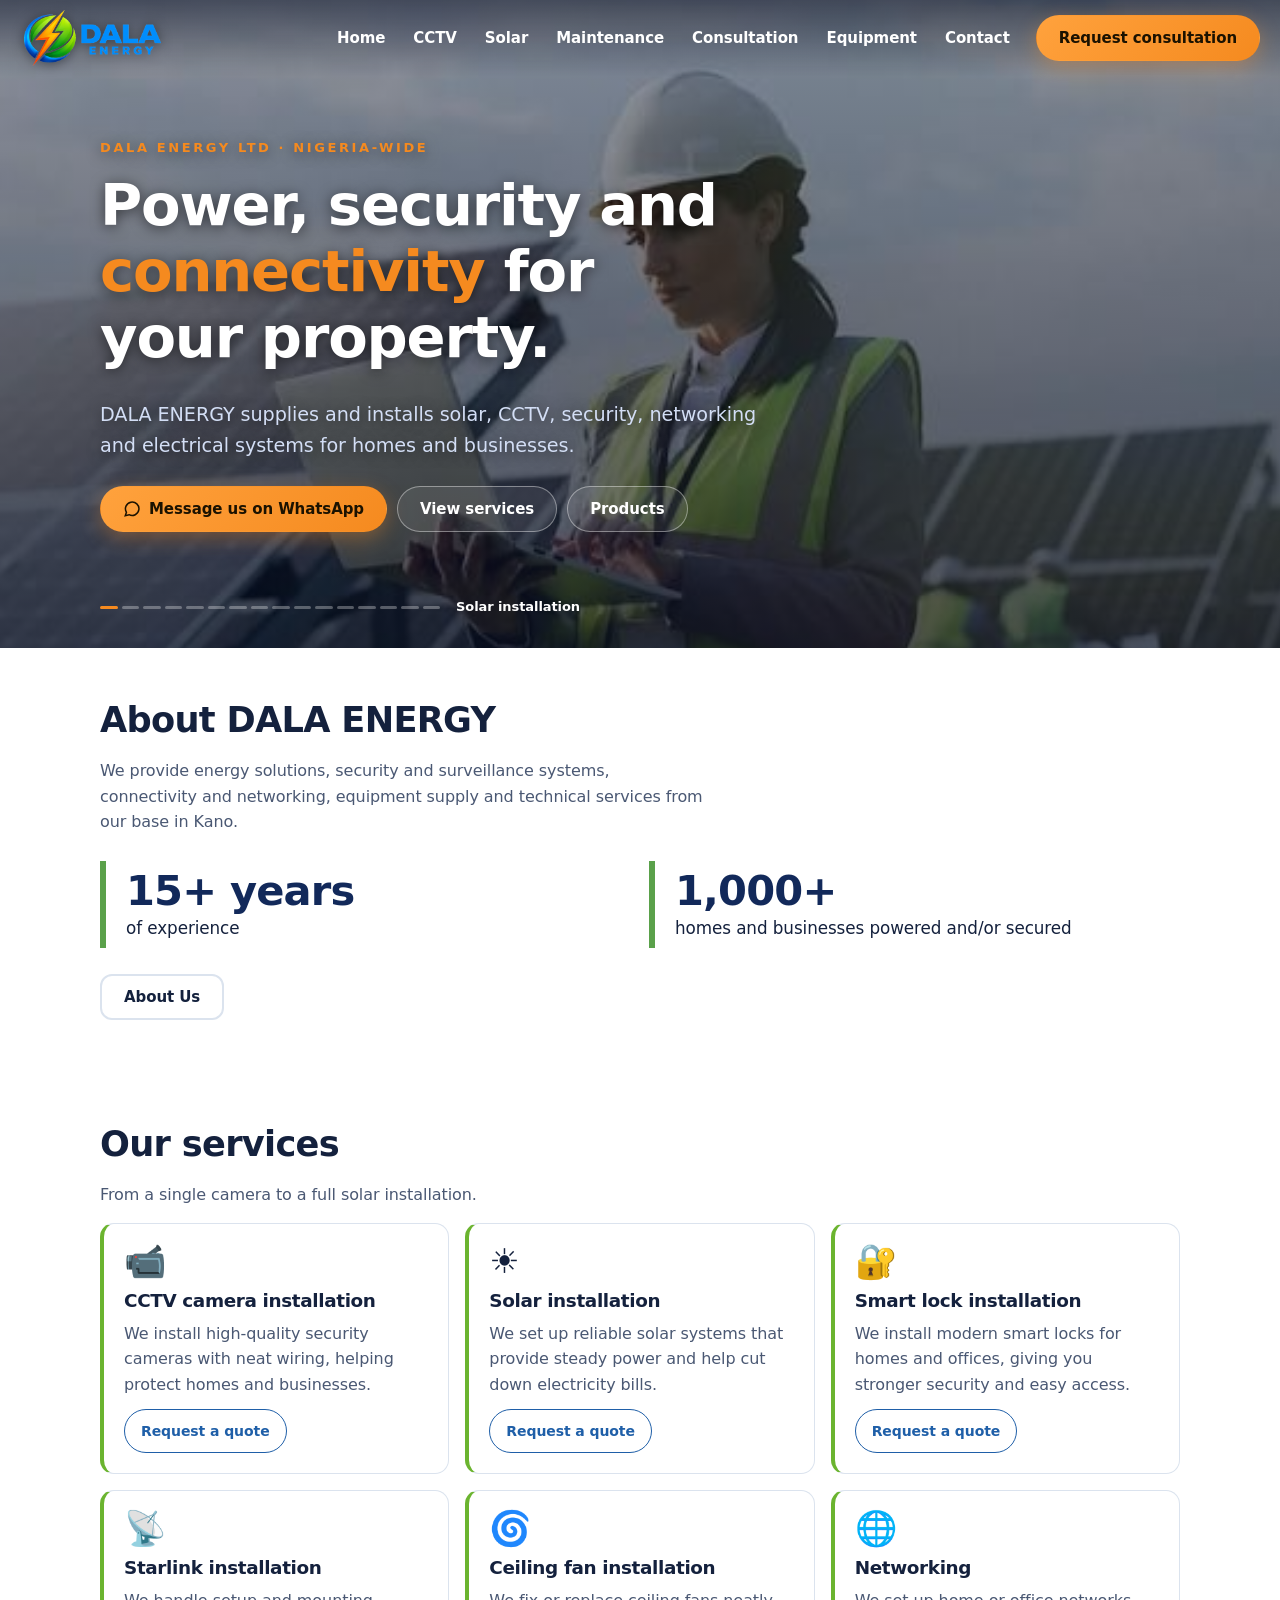
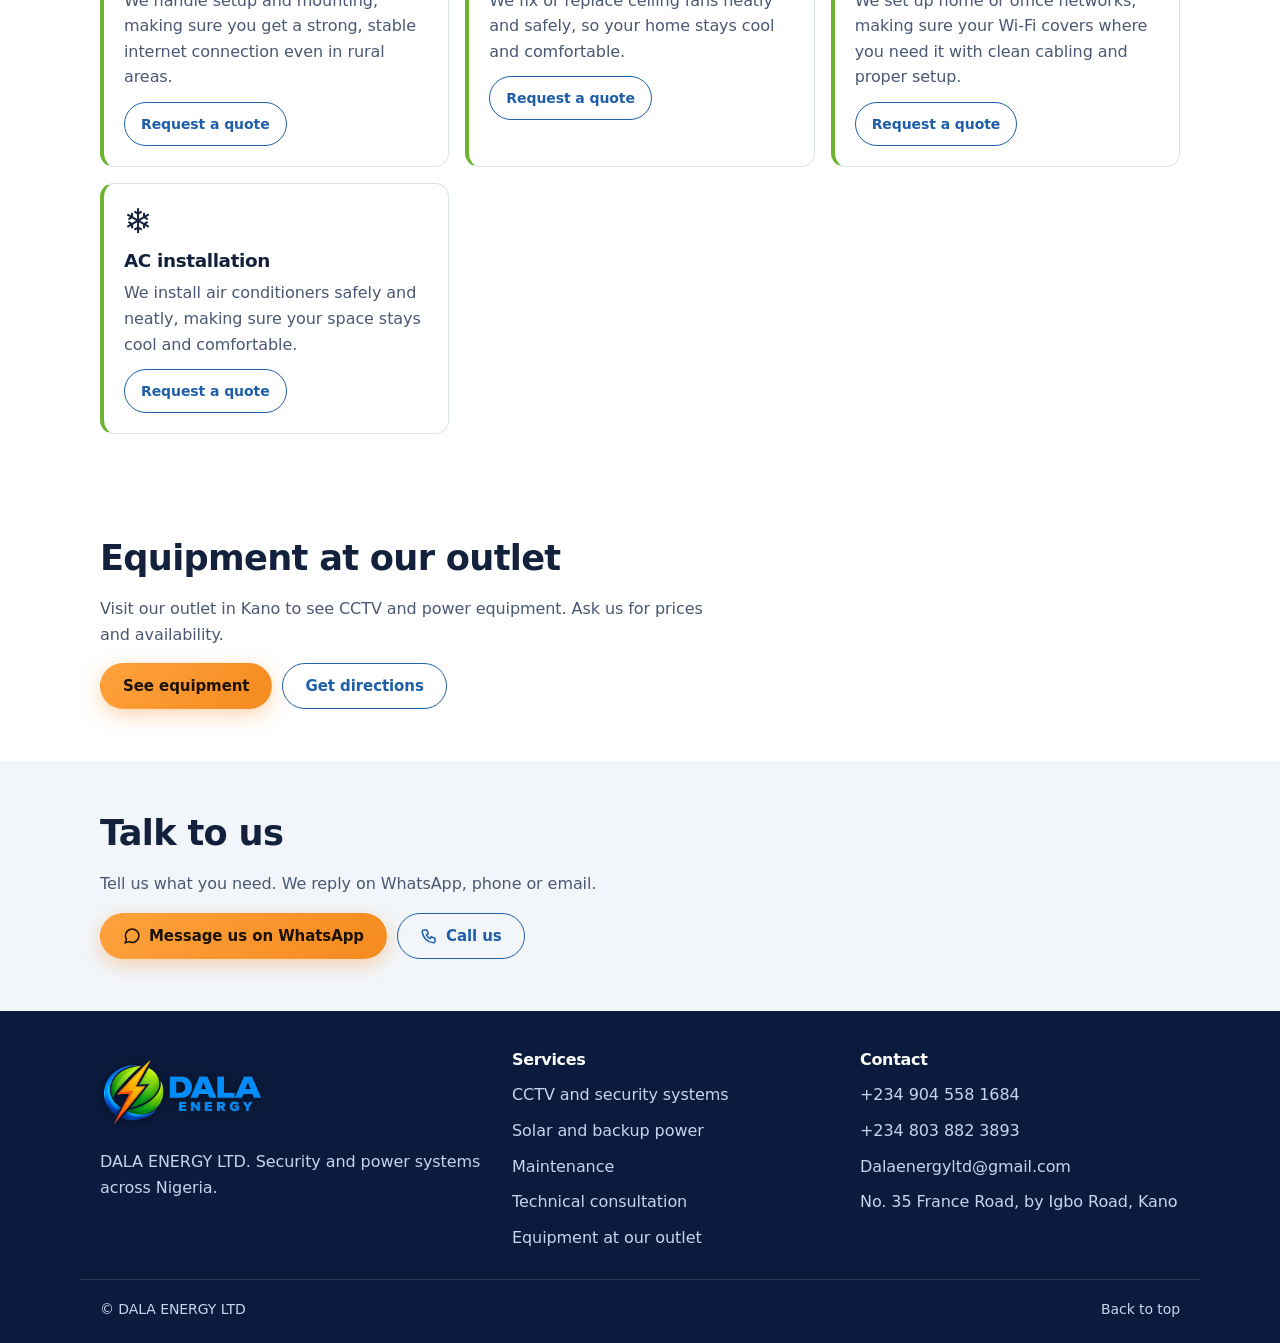
==== commit 06eccbc3: "Add files via upload" ====
--- a/index.html
+++ b/index.html
@@ -1,6 +1,6 @@
-<!doctype html><html lang="en"><head><meta charset="utf-8"><meta name="viewport" content="width=device-width,initial-scale=1"><title>DALA ENERGY LTD | CCTV, Solar and Backup Power in Nigeria</title><meta name="description" content="DALA ENERGY LTD installs and maintains CCTV, solar and backup power systems across Nigeria. Outlet at 35 France Road, Kano."><link rel="canonical" href="https://dalaenergy.ng/"><meta property="og:title" content="DALA ENERGY LTD | CCTV, Solar and Backup Power in Nigeria"><meta property="og:description" content="DALA ENERGY LTD installs and maintains CCTV, solar and backup power systems across Nigeria. Outlet at 35 France Road, Kano."><meta property="og:type" content="website"><meta property="og:url" content="https://dalaenergy.ng/"><link rel="stylesheet" href="style.css?v=6"><script type="application/ld+json">{"@context":"https://schema.org","@type":"Store","name":"DALA ENERGY LTD","alternateName":"DALA ENERGY","url":"https://dalaenergy.ng","logo":"https://dalaenergy.ng/logo.jpg","telephone":["+2349045581684","+2348038823893"],"email":"Dalaenergyltd@gmail.com","address":{"@type":"PostalAddress","streetAddress":"No. 35 France Road, by Igbo Road","addressLocality":"Kano","addressCountry":"NG"},"areaServed":"Nigeria"}</script></head><body>
+<!doctype html><html lang="en"><head><meta charset="utf-8"><meta name="viewport" content="width=device-width,initial-scale=1"><title>DALA ENERGY LTD | CCTV, Solar and Backup Power in Nigeria</title><meta name="description" content="DALA ENERGY LTD installs and maintains CCTV, solar and backup power systems across Nigeria. Outlet at 35 France Road, Kano."><link rel="canonical" href="https://dalaenergy.ng/"><meta property="og:title" content="DALA ENERGY LTD | CCTV, Solar and Backup Power in Nigeria"><meta property="og:description" content="DALA ENERGY LTD installs and maintains CCTV, solar and backup power systems across Nigeria. Outlet at 35 France Road, Kano."><meta property="og:type" content="website"><meta property="og:url" content="https://dalaenergy.ng/"><link rel="stylesheet" href="style.css?v=7"><script type="application/ld+json">{"@context":"https://schema.org","@type":"Store","name":"DALA ENERGY LTD","alternateName":"DALA ENERGY","url":"https://dalaenergy.ng","logo":"https://dalaenergy.ng/logo.png","telephone":["+2349045581684","+2348038823893"],"email":"Dalaenergyltd@gmail.com","address":{"@type":"PostalAddress","streetAddress":"No. 35 France Road, by Igbo Road","addressLocality":"Kano","addressCountry":"NG"},"areaServed":"Nigeria"}</script></head><body>
 <a class="dl-skip" href="#main">Skip to content</a><div class="dl-prog" id="prog"></div>
-<header class="dl-head"><a class="dl-brand" href="./"><img src="logo.jpg" alt="DALA ENERGY" width="150" height="100"></a><nav class="dl-nav" aria-label="Main"><a href="./">Home</a><a href="cctv">CCTV</a><a href="solar">Solar</a><a href="maintenance">Maintenance</a><a href="consultation">Consultation</a><a href="equipment">Equipment</a><a href="contact">Contact</a></nav><a class="dl-btn dl-btn-p dl-hide-s" href="https://wa.me/2349045581684?text=Hello%20DALA%20ENERGY%2C%20I%20would%20like%20a%20consultation.">Request consultation</a><button class="dl-burger" id="open" aria-label="Open menu" aria-expanded="false"><span></span><span></span><span></span></button></header>
+<header class="dl-head"><a class="dl-brand" href="./"><img src="logo.png" alt="DALA ENERGY" width="150" height="67"></a><nav class="dl-nav" aria-label="Main"><a href="./">Home</a><a href="cctv">CCTV</a><a href="solar">Solar</a><a href="maintenance">Maintenance</a><a href="consultation">Consultation</a><a href="equipment">Equipment</a><a href="contact">Contact</a></nav><a class="dl-btn dl-btn-p dl-hide-s" href="https://wa.me/2349045581684?text=Hello%20DALA%20ENERGY%2C%20I%20would%20like%20a%20consultation.">Request consultation</a><button class="dl-burger" id="open" aria-label="Open menu" aria-expanded="false"><span></span><span></span><span></span></button></header>
 <div class="dl-back" id="back"></div><aside class="dl-drawer" id="drawer" aria-hidden="true"><button class="dl-x" id="close" aria-label="Close menu">×</button><a href="./">Home<i>›</i></a><a href="cctv">CCTV<i>›</i></a><a href="solar">Solar<i>›</i></a><a href="maintenance">Maintenance<i>›</i></a><a href="consultation">Consultation<i>›</i></a><a href="equipment">Equipment<i>›</i></a><a href="contact">Contact<i>›</i></a><a class="dl-btn dl-btn-p dl-full" href="https://wa.me/2349045581684?text=Hello%20DALA%20ENERGY%2C%20I%20would%20like%20a%20consultation.">Request consultation</a><div class="dl-two"><a class="dl-btn dl-btn-g" href="https://wa.me/2349045581684?text=Hello%20DALA%20ENERGY%2C"><svg viewBox="0 0 24 24" width="18" height="18" fill="none" stroke="currentColor" stroke-width="2"><path d="M3 21l1.6-4.6A9 9 0 1 1 8 19.6z"/></svg> WhatsApp</a><a class="dl-btn dl-btn-g" href="tel:+2349045581684"><svg viewBox="0 0 24 24" width="18" height="18" fill="none" stroke="currentColor" stroke-width="2"><path d="M5 4h4l2 5-2.5 1.5a11 11 0 0 0 5 5L15 13l5 2v4a2 2 0 0 1-2 2A16 16 0 0 1 3 6a2 2 0 0 1 2-2z"/></svg> Call</a></div><p class="dl-small">Dalaenergyltd@gmail.com<br>+234 904 558 1684<br>+234 803 882 3893</p></aside>
-<main id="main"><section class="dl-hero dl-has-slides"><script src="slides.js?v=6" defer></script><div class="dl-slides" aria-hidden="true"><img class="on" src="hero-1.jpg" alt=""><img data-src="hero-2.jpg" alt=""><img data-src="hero-3.jpg" alt=""><img data-src="hero-4.jpg" alt=""><img data-src="hero-5.jpg" alt=""><img data-src="hero-6.jpg" alt=""><img data-src="hero-7.jpg" alt=""><img data-src="hero-8.jpg" alt=""><img data-src="hero-9.jpg" alt=""><img data-src="hero-10.jpg" alt=""><img data-src="hero-11.jpg" alt=""><img data-src="hero-12.jpg" alt=""><img data-src="hero-13.jpg" alt=""><img data-src="hero-14.jpg" alt=""><img data-src="hero-15.jpg" alt=""><img data-src="hero-16.jpg" alt=""></div><div class="dl-wrap dl-herob"><p class="dl-eyebrow">DALA ENERGY LTD · NIGERIA-WIDE</p><h1>Power, security and <em>connectivity</em> for your property.</h1><p class="dl-lead">DALA ENERGY supplies and installs solar, CCTV, security, networking and electrical systems for homes and businesses.</p><div class="dl-row"><a class="dl-btn dl-btn-p" href="https://wa.me/2349045581684?text=Hello%20DALA%20ENERGY%2C%20I%20would%20like%20to%20discuss%20a%20project."><svg viewBox="0 0 24 24" width="18" height="18" fill="none" stroke="currentColor" stroke-width="2"><path d="M3 21l1.6-4.6A9 9 0 1 1 8 19.6z"/></svg> Message us on WhatsApp</a><a class="dl-btn dl-btn-o" href="#services">View services</a><a class="dl-btn dl-btn-o" href="equipment">Products</a></div></div></section><section class="dl-sec "><div class="dl-wrap"><h2>About DALA ENERGY</h2><p class="dl-lead2">We provide energy solutions, security and surveillance systems, connectivity and networking, equipment supply and technical services from our base in Kano.</p><div class="dl-ab"><div><b>15+ years</b><span>of experience</span></div><div><b>1,000+</b><span>homes and businesses powered and/or secured</span></div></div><a class="dl-btn dl-btn-o dl-ab-btn" href="contact">About Us</a></div></section><section id="services" class="dl-sec "><div class="dl-wrap"><h2>Our services</h2><p class="dl-lead2">From a single camera to a full solar installation.</p><div class="dl-grid"><div class="dl-card"><span class="dl-ico" aria-hidden="true">📹</span><h3>CCTV camera installation</h3><p>We install high-quality security cameras with neat wiring, helping protect homes and businesses.</p><a class="dl-btn dl-btn-o dl-sm" href="https://wa.me/2349045581684?text=Hello%20DALA%20ENERGY%2C%20I%20would%20like%20a%20quote%20for%20cctv%20camera%20installation.">Request a quote</a></div><div class="dl-card"><span class="dl-ico" aria-hidden="true">☀️</span><h3>Solar installation</h3><p>We set up reliable solar systems that provide steady power and help cut down electricity bills.</p><a class="dl-btn dl-btn-o dl-sm" href="https://wa.me/2349045581684?text=Hello%20DALA%20ENERGY%2C%20I%20would%20like%20a%20quote%20for%20solar%20installation.">Request a quote</a></div><div class="dl-card"><span class="dl-ico" aria-hidden="true">🔐</span><h3>Smart lock installation</h3><p>We install modern smart locks for homes and offices, giving you stronger security and easy access.</p><a class="dl-btn dl-btn-o dl-sm" href="https://wa.me/2349045581684?text=Hello%20DALA%20ENERGY%2C%20I%20would%20like%20a%20quote%20for%20smart%20lock%20installation.">Request a quote</a></div><div class="dl-card"><span class="dl-ico" aria-hidden="true">📡</span><h3>Starlink installation</h3><p>We handle setup and mounting, making sure you get a strong, stable internet connection even in rural areas.</p><a class="dl-btn dl-btn-o dl-sm" href="https://wa.me/2349045581684?text=Hello%20DALA%20ENERGY%2C%20I%20would%20like%20a%20quote%20for%20starlink%20installation.">Request a quote</a></div><div class="dl-card"><span class="dl-ico" aria-hidden="true">🌀</span><h3>Ceiling fan installation</h3><p>We fix or replace ceiling fans neatly and safely, so your home stays cool and comfortable.</p><a class="dl-btn dl-btn-o dl-sm" href="https://wa.me/2349045581684?text=Hello%20DALA%20ENERGY%2C%20I%20would%20like%20a%20quote%20for%20ceiling%20fan%20installation.">Request a quote</a></div><div class="dl-card"><span class="dl-ico" aria-hidden="true">🌐</span><h3>Networking</h3><p>We set up home or office networks, making sure your Wi-Fi covers where you need it with clean cabling and proper setup.</p><a class="dl-btn dl-btn-o dl-sm" href="https://wa.me/2349045581684?text=Hello%20DALA%20ENERGY%2C%20I%20would%20like%20a%20quote%20for%20networking.">Request a quote</a></div><div class="dl-card"><span class="dl-ico" aria-hidden="true">❄️</span><h3>AC installation</h3><p>We install air conditioners safely and neatly, making sure your space stays cool and comfortable.</p><a class="dl-btn dl-btn-o dl-sm" href="https://wa.me/2349045581684?text=Hello%20DALA%20ENERGY%2C%20I%20would%20like%20a%20quote%20for%20ac%20installation.">Request a quote</a></div></div></div></section><section class="dl-sec "><div class="dl-wrap"><h2>Equipment at our outlet</h2><p class="dl-lead2">Visit our outlet in Kano to see CCTV and power equipment. Ask us for prices and availability.</p><div class="dl-row"><a class="dl-btn dl-btn-p" href="equipment">See equipment</a><a class="dl-btn dl-btn-o" href="https://www.google.com/maps/search/?api=1&query=35 France Road Igbo Road Kano">Get directions</a></div></div></section><section class="dl-sec dl-alt"><div class="dl-wrap"><h2>Talk to us</h2><p class="dl-lead2">Tell us what you need. We reply on WhatsApp, phone or email.</p><div class="dl-row"><a class="dl-btn dl-btn-p" href="https://wa.me/2349045581684?text=Hello%20DALA%20ENERGY%2C%20I%20need%20help%20with%20a%20project."><svg viewBox="0 0 24 24" width="18" height="18" fill="none" stroke="currentColor" stroke-width="2"><path d="M3 21l1.6-4.6A9 9 0 1 1 8 19.6z"/></svg> Message us on WhatsApp</a><a class="dl-btn dl-btn-o" href="tel:+2349045581684"><svg viewBox="0 0 24 24" width="18" height="18" fill="none" stroke="currentColor" stroke-width="2"><path d="M5 4h4l2 5-2.5 1.5a11 11 0 0 0 5 5L15 13l5 2v4a2 2 0 0 1-2 2A16 16 0 0 1 3 6a2 2 0 0 1 2-2z"/></svg> Call us</a></div></div></section></main>
-<footer class="dl-foot"><div class="dl-wrap dl-fgrid"><div><span class="dl-brand dl-fb"><img src="logo.jpg" alt="DALA ENERGY" width="150" height="100"></span><p>DALA ENERGY LTD. Security and power systems across Nigeria.</p></div><div><h3>Services</h3><a href="cctv">CCTV and security systems</a><a href="solar">Solar and backup power</a><a href="maintenance">Maintenance</a><a href="consultation">Technical consultation</a><a href="equipment">Equipment at our outlet</a></div><div><h3>Contact</h3><a href="tel:+2349045581684">+234 904 558 1684</a><a href="tel:+2348038823893">+234 803 882 3893</a><a href="mailto:Dalaenergyltd@gmail.com">Dalaenergyltd@gmail.com</a><span>No. 35 France Road, by Igbo Road, Kano</span></div></div><div class="dl-wrap dl-legal"><span>© DALA ENERGY LTD</span><a href="#top" id="top">Back to top</a></div></footer><script src="script.js?v=6" defer></script></body></html>+<main id="main"><section class="dl-hero dl-has-slides"><script src="slides.js?v=7" defer></script><div class="dl-slides" aria-hidden="true"><img class="on" src="hero-1.jpg" alt=""><img data-src="hero-2.jpg" alt=""><img data-src="hero-3.jpg" alt=""><img data-src="hero-4.jpg" alt=""><img data-src="hero-5.jpg" alt=""><img data-src="hero-6.jpg" alt=""><img data-src="hero-7.jpg" alt=""><img data-src="hero-8.jpg" alt=""><img data-src="hero-9.jpg" alt=""><img data-src="hero-10.jpg" alt=""><img data-src="hero-11.jpg" alt=""><img data-src="hero-12.jpg" alt=""><img data-src="hero-13.jpg" alt=""><img data-src="hero-14.jpg" alt=""><img data-src="hero-15.jpg" alt=""><img data-src="hero-16.jpg" alt=""></div><div class="dl-wrap dl-herob"><p class="dl-eyebrow">DALA ENERGY LTD · NIGERIA-WIDE</p><h1>Power, security and <em>connectivity</em> for your property.</h1><p class="dl-lead">DALA ENERGY supplies and installs solar, CCTV, security, networking and electrical systems for homes and businesses.</p><div class="dl-row"><a class="dl-btn dl-btn-p" href="https://wa.me/2349045581684?text=Hello%20DALA%20ENERGY%2C%20I%20would%20like%20to%20discuss%20a%20project."><svg viewBox="0 0 24 24" width="18" height="18" fill="none" stroke="currentColor" stroke-width="2"><path d="M3 21l1.6-4.6A9 9 0 1 1 8 19.6z"/></svg> Message us on WhatsApp</a><a class="dl-btn dl-btn-o" href="#services">View services</a><a class="dl-btn dl-btn-o" href="equipment">Products</a></div></div></section><section class="dl-sec "><div class="dl-wrap"><h2>About DALA ENERGY</h2><p class="dl-lead2">We provide energy solutions, security and surveillance systems, connectivity and networking, equipment supply and technical services from our base in Kano.</p><div class="dl-ab"><div><b>15+ years</b><span>of experience</span></div><div><b>1,000+</b><span>homes and businesses powered and/or secured</span></div></div><a class="dl-btn dl-btn-o dl-ab-btn" href="contact">About Us</a></div></section><section id="services" class="dl-sec "><div class="dl-wrap"><h2>Our services</h2><p class="dl-lead2">From a single camera to a full solar installation.</p><div class="dl-grid"><div class="dl-card"><span class="dl-ico" aria-hidden="true">📹</span><h3>CCTV camera installation</h3><p>We install high-quality security cameras with neat wiring, helping protect homes and businesses.</p><a class="dl-btn dl-btn-o dl-sm" href="https://wa.me/2349045581684?text=Hello%20DALA%20ENERGY%2C%20I%20would%20like%20a%20quote%20for%20cctv%20camera%20installation.">Request a quote</a></div><div class="dl-card"><span class="dl-ico" aria-hidden="true">☀️</span><h3>Solar installation</h3><p>We set up reliable solar systems that provide steady power and help cut down electricity bills.</p><a class="dl-btn dl-btn-o dl-sm" href="https://wa.me/2349045581684?text=Hello%20DALA%20ENERGY%2C%20I%20would%20like%20a%20quote%20for%20solar%20installation.">Request a quote</a></div><div class="dl-card"><span class="dl-ico" aria-hidden="true">🔐</span><h3>Smart lock installation</h3><p>We install modern smart locks for homes and offices, giving you stronger security and easy access.</p><a class="dl-btn dl-btn-o dl-sm" href="https://wa.me/2349045581684?text=Hello%20DALA%20ENERGY%2C%20I%20would%20like%20a%20quote%20for%20smart%20lock%20installation.">Request a quote</a></div><div class="dl-card"><span class="dl-ico" aria-hidden="true">📡</span><h3>Starlink installation</h3><p>We handle setup and mounting, making sure you get a strong, stable internet connection even in rural areas.</p><a class="dl-btn dl-btn-o dl-sm" href="https://wa.me/2349045581684?text=Hello%20DALA%20ENERGY%2C%20I%20would%20like%20a%20quote%20for%20starlink%20installation.">Request a quote</a></div><div class="dl-card"><span class="dl-ico" aria-hidden="true">🌀</span><h3>Ceiling fan installation</h3><p>We fix or replace ceiling fans neatly and safely, so your home stays cool and comfortable.</p><a class="dl-btn dl-btn-o dl-sm" href="https://wa.me/2349045581684?text=Hello%20DALA%20ENERGY%2C%20I%20would%20like%20a%20quote%20for%20ceiling%20fan%20installation.">Request a quote</a></div><div class="dl-card"><span class="dl-ico" aria-hidden="true">🌐</span><h3>Networking</h3><p>We set up home or office networks, making sure your Wi-Fi covers where you need it with clean cabling and proper setup.</p><a class="dl-btn dl-btn-o dl-sm" href="https://wa.me/2349045581684?text=Hello%20DALA%20ENERGY%2C%20I%20would%20like%20a%20quote%20for%20networking.">Request a quote</a></div><div class="dl-card"><span class="dl-ico" aria-hidden="true">❄️</span><h3>AC installation</h3><p>We install air conditioners safely and neatly, making sure your space stays cool and comfortable.</p><a class="dl-btn dl-btn-o dl-sm" href="https://wa.me/2349045581684?text=Hello%20DALA%20ENERGY%2C%20I%20would%20like%20a%20quote%20for%20ac%20installation.">Request a quote</a></div></div></div></section><section class="dl-sec "><div class="dl-wrap"><h2>Equipment at our outlet</h2><p class="dl-lead2">Visit our outlet in Kano to see CCTV and power equipment. Ask us for prices and availability.</p><div class="dl-row"><a class="dl-btn dl-btn-p" href="equipment">See equipment</a><a class="dl-btn dl-btn-o" href="https://www.google.com/maps/search/?api=1&query=35 France Road Igbo Road Kano">Get directions</a></div></div></section><section class="dl-sec dl-alt"><div class="dl-wrap"><h2>Talk to us</h2><p class="dl-lead2">Tell us what you need. We reply on WhatsApp, phone or email.</p><div class="dl-row"><a class="dl-btn dl-btn-p" href="https://wa.me/2349045581684?text=Hello%20DALA%20ENERGY%2C%20I%20need%20help%20with%20a%20project."><svg viewBox="0 0 24 24" width="18" height="18" fill="none" stroke="currentColor" stroke-width="2"><path d="M3 21l1.6-4.6A9 9 0 1 1 8 19.6z"/></svg> Message us on WhatsApp</a><a class="dl-btn dl-btn-o" href="tel:+2349045581684"><svg viewBox="0 0 24 24" width="18" height="18" fill="none" stroke="currentColor" stroke-width="2"><path d="M5 4h4l2 5-2.5 1.5a11 11 0 0 0 5 5L15 13l5 2v4a2 2 0 0 1-2 2A16 16 0 0 1 3 6a2 2 0 0 1 2-2z"/></svg> Call us</a></div></div></section></main>
+<footer class="dl-foot"><div class="dl-wrap dl-fgrid"><div><span class="dl-brand dl-fb"><img src="logo.png" alt="DALA ENERGY" width="150" height="67"></span><p>DALA ENERGY LTD. Security and power systems across Nigeria.</p></div><div><h3>Services</h3><a href="cctv">CCTV and security systems</a><a href="solar">Solar and backup power</a><a href="maintenance">Maintenance</a><a href="consultation">Technical consultation</a><a href="equipment">Equipment at our outlet</a></div><div><h3>Contact</h3><a href="tel:+2349045581684">+234 904 558 1684</a><a href="tel:+2348038823893">+234 803 882 3893</a><a href="mailto:Dalaenergyltd@gmail.com">Dalaenergyltd@gmail.com</a><span>No. 35 France Road, by Igbo Road, Kano</span></div></div><div class="dl-wrap dl-legal"><span>© DALA ENERGY LTD</span><a href="#top" id="top">Back to top</a></div></footer><script src="script.js?v=7" defer></script></body></html>
--- a/style.css
+++ b/style.css
@@ -118,3 +118,12 @@
 .dl-head.scrolled{background:rgba(11,27,61,.95);border-bottom-color:rgba(255,255,255,.1);backdrop-filter:blur(10px);-webkit-backdrop-filter:blur(10px)}
 .dl-head.scrolled::before{opacity:0}
 .dl-hero{padding-top:138px}
+/* New logo: whole logo visible inside its tile, nothing cropped */
+.dl-brand{width:150px;height:67px}
+.dl-brand img{left:0;top:0;width:100%;height:100%;object-fit:contain;padding:4px;box-sizing:border-box;transform:none}
+/* New logo: transparent PNG shown whole, directly on the page (no tile, no crop) */
+.dl-brand{display:block;width:auto;height:auto;overflow:visible;position:relative;background:none;border-radius:0;flex:none}
+.dl-brand img{position:static;left:auto;top:auto;width:auto;height:60px;max-width:none;display:block;mix-blend-mode:normal;object-fit:contain}
+.dl-fb img{height:68px}
+.dl-brand img{height:64px;filter:drop-shadow(0 1px 6px rgba(0,0,0,.5))}
+.dl-fb img{height:72px}
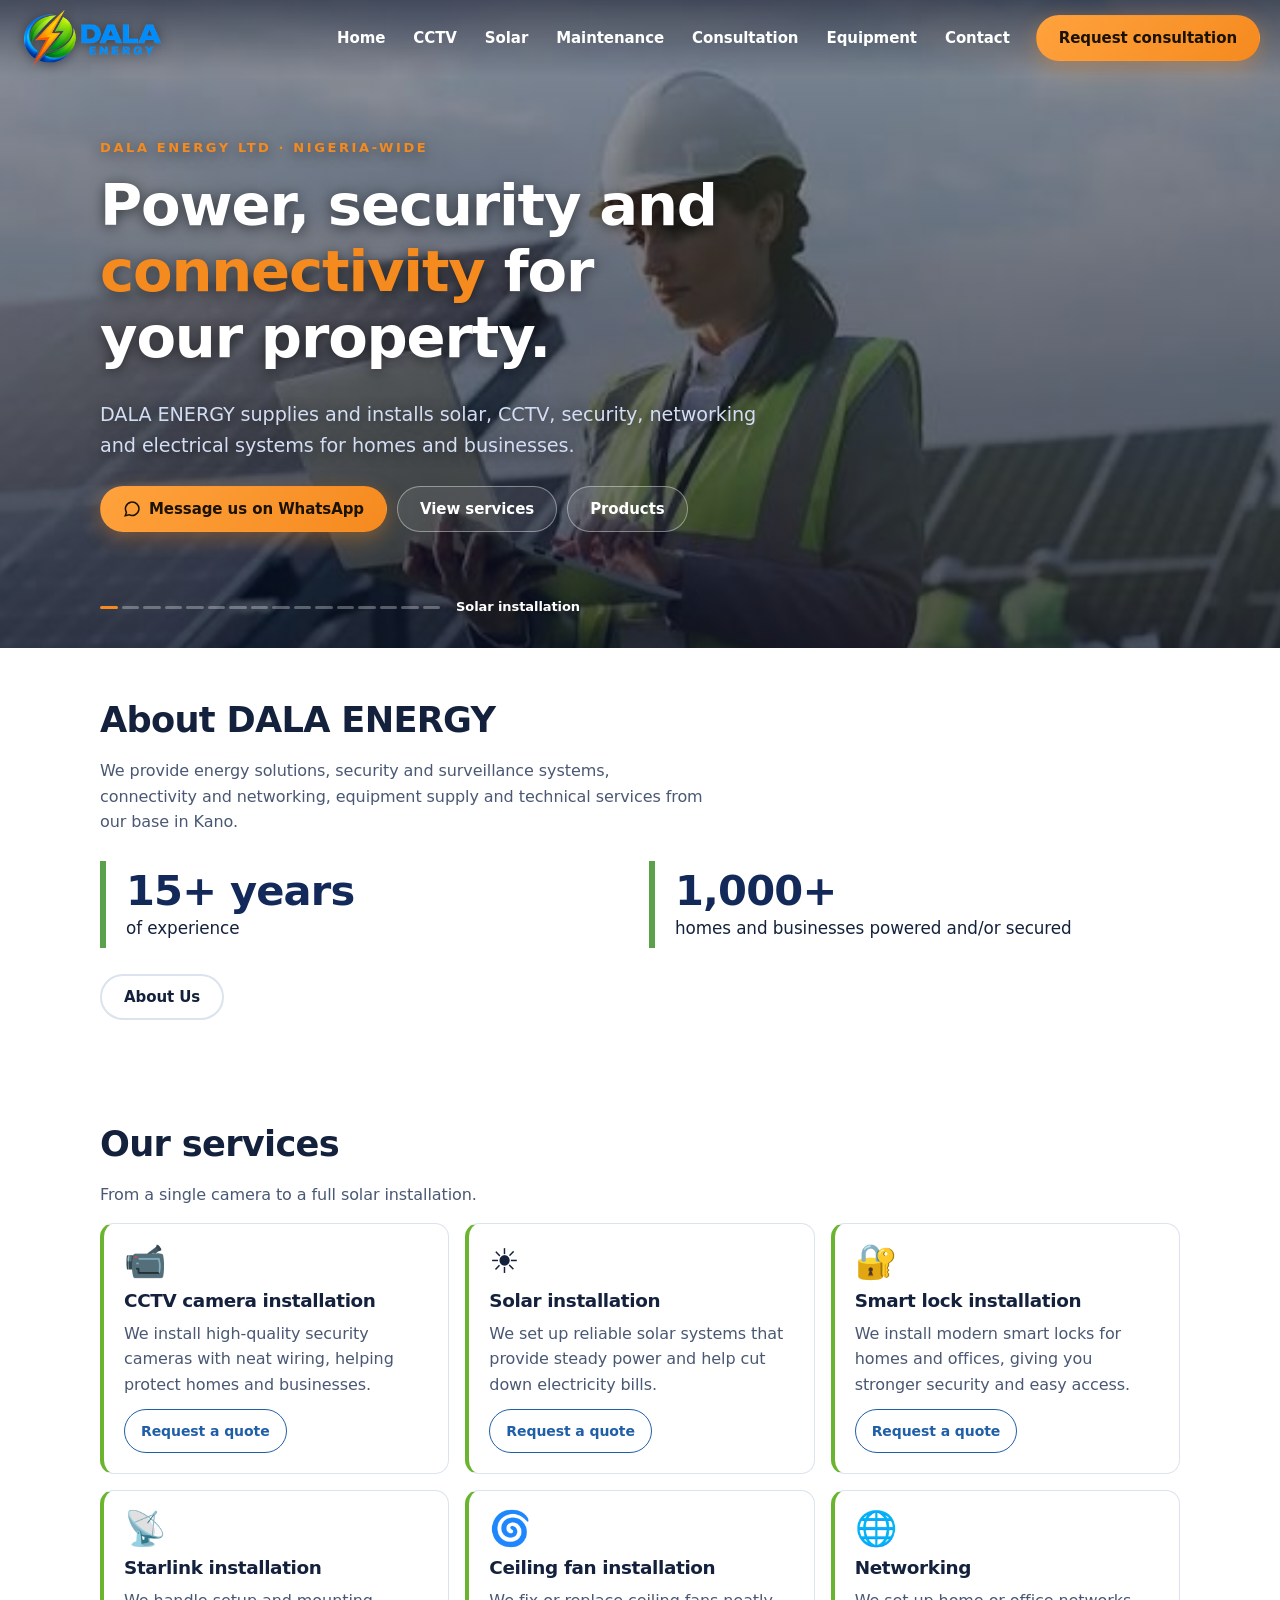
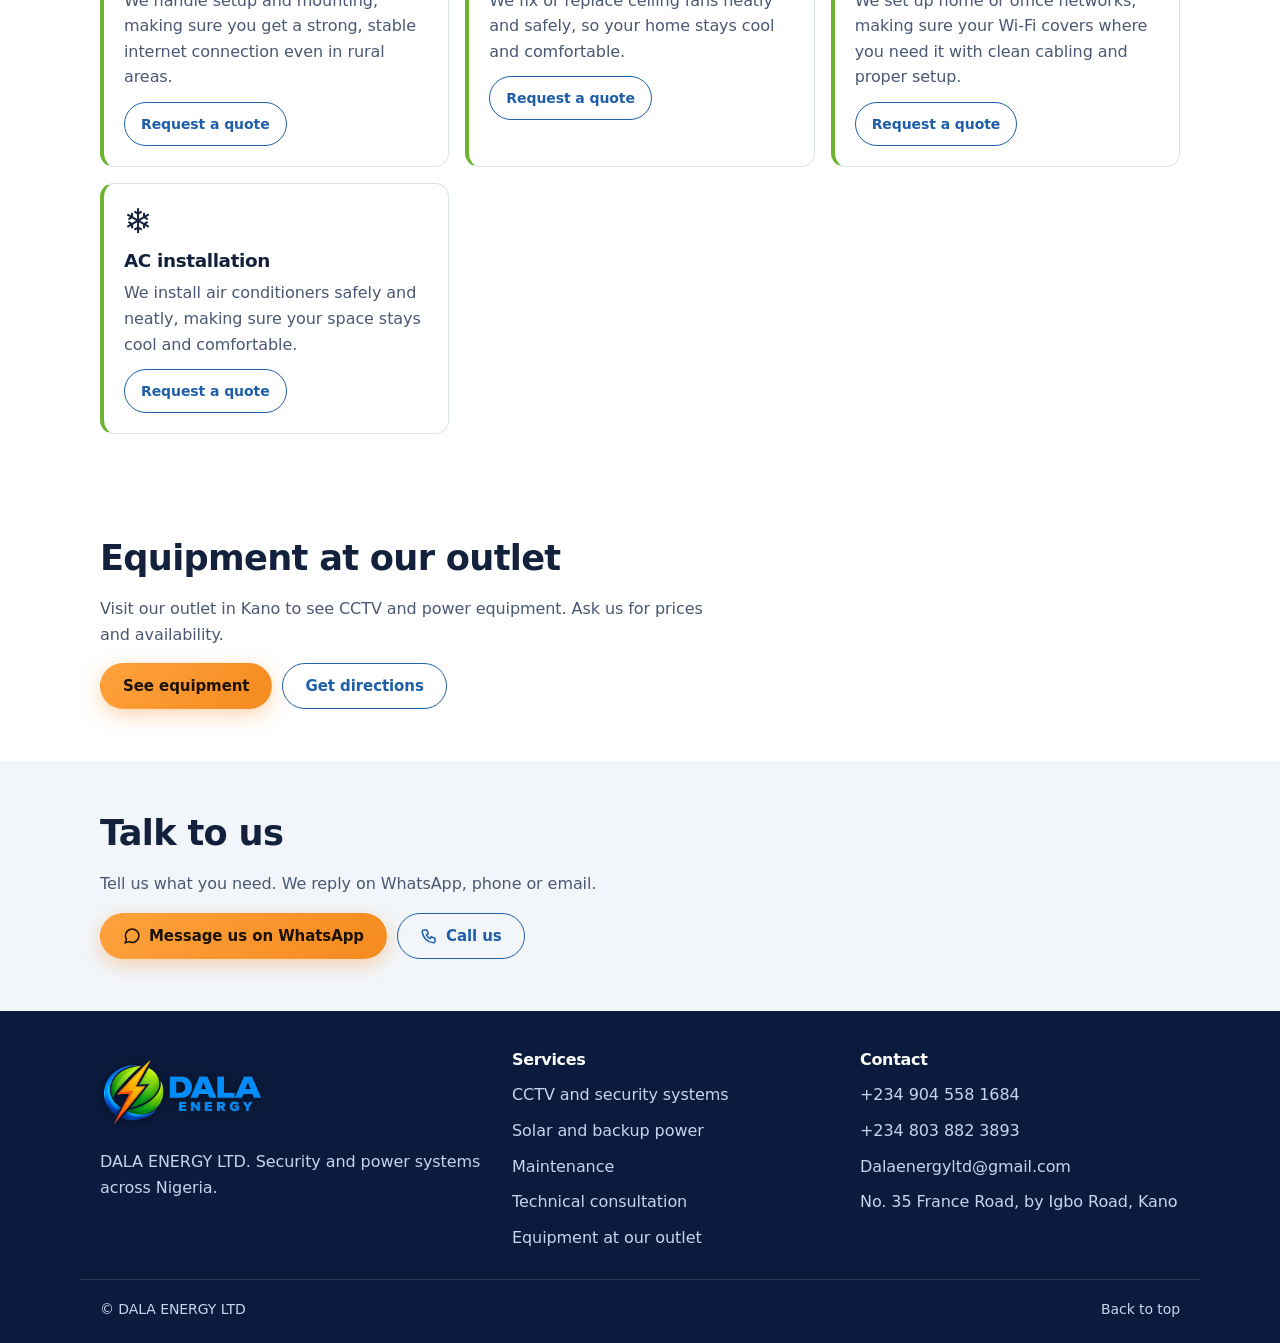
==== commit 60f2bc94: "Add files via upload" ====
--- a/index.html
+++ b/index.html
@@ -2,5 +2,5 @@
 <a class="dl-skip" href="#main">Skip to content</a><div class="dl-prog" id="prog"></div>
 <header class="dl-head"><a class="dl-brand" href="./"><img src="logo.png" alt="DALA ENERGY" width="150" height="67"></a><nav class="dl-nav" aria-label="Main"><a href="./">Home</a><a href="cctv">CCTV</a><a href="solar">Solar</a><a href="maintenance">Maintenance</a><a href="consultation">Consultation</a><a href="equipment">Equipment</a><a href="contact">Contact</a></nav><a class="dl-btn dl-btn-p dl-hide-s" href="https://wa.me/2349045581684?text=Hello%20DALA%20ENERGY%2C%20I%20would%20like%20a%20consultation.">Request consultation</a><button class="dl-burger" id="open" aria-label="Open menu" aria-expanded="false"><span></span><span></span><span></span></button></header>
 <div class="dl-back" id="back"></div><aside class="dl-drawer" id="drawer" aria-hidden="true"><button class="dl-x" id="close" aria-label="Close menu">×</button><a href="./">Home<i>›</i></a><a href="cctv">CCTV<i>›</i></a><a href="solar">Solar<i>›</i></a><a href="maintenance">Maintenance<i>›</i></a><a href="consultation">Consultation<i>›</i></a><a href="equipment">Equipment<i>›</i></a><a href="contact">Contact<i>›</i></a><a class="dl-btn dl-btn-p dl-full" href="https://wa.me/2349045581684?text=Hello%20DALA%20ENERGY%2C%20I%20would%20like%20a%20consultation.">Request consultation</a><div class="dl-two"><a class="dl-btn dl-btn-g" href="https://wa.me/2349045581684?text=Hello%20DALA%20ENERGY%2C"><svg viewBox="0 0 24 24" width="18" height="18" fill="none" stroke="currentColor" stroke-width="2"><path d="M3 21l1.6-4.6A9 9 0 1 1 8 19.6z"/></svg> WhatsApp</a><a class="dl-btn dl-btn-g" href="tel:+2349045581684"><svg viewBox="0 0 24 24" width="18" height="18" fill="none" stroke="currentColor" stroke-width="2"><path d="M5 4h4l2 5-2.5 1.5a11 11 0 0 0 5 5L15 13l5 2v4a2 2 0 0 1-2 2A16 16 0 0 1 3 6a2 2 0 0 1 2-2z"/></svg> Call</a></div><p class="dl-small">Dalaenergyltd@gmail.com<br>+234 904 558 1684<br>+234 803 882 3893</p></aside>
-<main id="main"><section class="dl-hero dl-has-slides"><script src="slides.js?v=7" defer></script><div class="dl-slides" aria-hidden="true"><img class="on" src="hero-1.jpg" alt=""><img data-src="hero-2.jpg" alt=""><img data-src="hero-3.jpg" alt=""><img data-src="hero-4.jpg" alt=""><img data-src="hero-5.jpg" alt=""><img data-src="hero-6.jpg" alt=""><img data-src="hero-7.jpg" alt=""><img data-src="hero-8.jpg" alt=""><img data-src="hero-9.jpg" alt=""><img data-src="hero-10.jpg" alt=""><img data-src="hero-11.jpg" alt=""><img data-src="hero-12.jpg" alt=""><img data-src="hero-13.jpg" alt=""><img data-src="hero-14.jpg" alt=""><img data-src="hero-15.jpg" alt=""><img data-src="hero-16.jpg" alt=""></div><div class="dl-wrap dl-herob"><p class="dl-eyebrow">DALA ENERGY LTD · NIGERIA-WIDE</p><h1>Power, security and <em>connectivity</em> for your property.</h1><p class="dl-lead">DALA ENERGY supplies and installs solar, CCTV, security, networking and electrical systems for homes and businesses.</p><div class="dl-row"><a class="dl-btn dl-btn-p" href="https://wa.me/2349045581684?text=Hello%20DALA%20ENERGY%2C%20I%20would%20like%20to%20discuss%20a%20project."><svg viewBox="0 0 24 24" width="18" height="18" fill="none" stroke="currentColor" stroke-width="2"><path d="M3 21l1.6-4.6A9 9 0 1 1 8 19.6z"/></svg> Message us on WhatsApp</a><a class="dl-btn dl-btn-o" href="#services">View services</a><a class="dl-btn dl-btn-o" href="equipment">Products</a></div></div></section><section class="dl-sec "><div class="dl-wrap"><h2>About DALA ENERGY</h2><p class="dl-lead2">We provide energy solutions, security and surveillance systems, connectivity and networking, equipment supply and technical services from our base in Kano.</p><div class="dl-ab"><div><b>15+ years</b><span>of experience</span></div><div><b>1,000+</b><span>homes and businesses powered and/or secured</span></div></div><a class="dl-btn dl-btn-o dl-ab-btn" href="contact">About Us</a></div></section><section id="services" class="dl-sec "><div class="dl-wrap"><h2>Our services</h2><p class="dl-lead2">From a single camera to a full solar installation.</p><div class="dl-grid"><div class="dl-card"><span class="dl-ico" aria-hidden="true">📹</span><h3>CCTV camera installation</h3><p>We install high-quality security cameras with neat wiring, helping protect homes and businesses.</p><a class="dl-btn dl-btn-o dl-sm" href="https://wa.me/2349045581684?text=Hello%20DALA%20ENERGY%2C%20I%20would%20like%20a%20quote%20for%20cctv%20camera%20installation.">Request a quote</a></div><div class="dl-card"><span class="dl-ico" aria-hidden="true">☀️</span><h3>Solar installation</h3><p>We set up reliable solar systems that provide steady power and help cut down electricity bills.</p><a class="dl-btn dl-btn-o dl-sm" href="https://wa.me/2349045581684?text=Hello%20DALA%20ENERGY%2C%20I%20would%20like%20a%20quote%20for%20solar%20installation.">Request a quote</a></div><div class="dl-card"><span class="dl-ico" aria-hidden="true">🔐</span><h3>Smart lock installation</h3><p>We install modern smart locks for homes and offices, giving you stronger security and easy access.</p><a class="dl-btn dl-btn-o dl-sm" href="https://wa.me/2349045581684?text=Hello%20DALA%20ENERGY%2C%20I%20would%20like%20a%20quote%20for%20smart%20lock%20installation.">Request a quote</a></div><div class="dl-card"><span class="dl-ico" aria-hidden="true">📡</span><h3>Starlink installation</h3><p>We handle setup and mounting, making sure you get a strong, stable internet connection even in rural areas.</p><a class="dl-btn dl-btn-o dl-sm" href="https://wa.me/2349045581684?text=Hello%20DALA%20ENERGY%2C%20I%20would%20like%20a%20quote%20for%20starlink%20installation.">Request a quote</a></div><div class="dl-card"><span class="dl-ico" aria-hidden="true">🌀</span><h3>Ceiling fan installation</h3><p>We fix or replace ceiling fans neatly and safely, so your home stays cool and comfortable.</p><a class="dl-btn dl-btn-o dl-sm" href="https://wa.me/2349045581684?text=Hello%20DALA%20ENERGY%2C%20I%20would%20like%20a%20quote%20for%20ceiling%20fan%20installation.">Request a quote</a></div><div class="dl-card"><span class="dl-ico" aria-hidden="true">🌐</span><h3>Networking</h3><p>We set up home or office networks, making sure your Wi-Fi covers where you need it with clean cabling and proper setup.</p><a class="dl-btn dl-btn-o dl-sm" href="https://wa.me/2349045581684?text=Hello%20DALA%20ENERGY%2C%20I%20would%20like%20a%20quote%20for%20networking.">Request a quote</a></div><div class="dl-card"><span class="dl-ico" aria-hidden="true">❄️</span><h3>AC installation</h3><p>We install air conditioners safely and neatly, making sure your space stays cool and comfortable.</p><a class="dl-btn dl-btn-o dl-sm" href="https://wa.me/2349045581684?text=Hello%20DALA%20ENERGY%2C%20I%20would%20like%20a%20quote%20for%20ac%20installation.">Request a quote</a></div></div></div></section><section class="dl-sec "><div class="dl-wrap"><h2>Equipment at our outlet</h2><p class="dl-lead2">Visit our outlet in Kano to see CCTV and power equipment. Ask us for prices and availability.</p><div class="dl-row"><a class="dl-btn dl-btn-p" href="equipment">See equipment</a><a class="dl-btn dl-btn-o" href="https://www.google.com/maps/search/?api=1&query=35 France Road Igbo Road Kano">Get directions</a></div></div></section><section class="dl-sec dl-alt"><div class="dl-wrap"><h2>Talk to us</h2><p class="dl-lead2">Tell us what you need. We reply on WhatsApp, phone or email.</p><div class="dl-row"><a class="dl-btn dl-btn-p" href="https://wa.me/2349045581684?text=Hello%20DALA%20ENERGY%2C%20I%20need%20help%20with%20a%20project."><svg viewBox="0 0 24 24" width="18" height="18" fill="none" stroke="currentColor" stroke-width="2"><path d="M3 21l1.6-4.6A9 9 0 1 1 8 19.6z"/></svg> Message us on WhatsApp</a><a class="dl-btn dl-btn-o" href="tel:+2349045581684"><svg viewBox="0 0 24 24" width="18" height="18" fill="none" stroke="currentColor" stroke-width="2"><path d="M5 4h4l2 5-2.5 1.5a11 11 0 0 0 5 5L15 13l5 2v4a2 2 0 0 1-2 2A16 16 0 0 1 3 6a2 2 0 0 1 2-2z"/></svg> Call us</a></div></div></section></main>
-<footer class="dl-foot"><div class="dl-wrap dl-fgrid"><div><span class="dl-brand dl-fb"><img src="logo.png" alt="DALA ENERGY" width="150" height="67"></span><p>DALA ENERGY LTD. Security and power systems across Nigeria.</p></div><div><h3>Services</h3><a href="cctv">CCTV and security systems</a><a href="solar">Solar and backup power</a><a href="maintenance">Maintenance</a><a href="consultation">Technical consultation</a><a href="equipment">Equipment at our outlet</a></div><div><h3>Contact</h3><a href="tel:+2349045581684">+234 904 558 1684</a><a href="tel:+2348038823893">+234 803 882 3893</a><a href="mailto:Dalaenergyltd@gmail.com">Dalaenergyltd@gmail.com</a><span>No. 35 France Road, by Igbo Road, Kano</span></div></div><div class="dl-wrap dl-legal"><span>© DALA ENERGY LTD</span><a href="#top" id="top">Back to top</a></div></footer><script src="script.js?v=7" defer></script></body></html>+<main id="main"><section class="dl-hero dl-has-slides"><script src="slides.js?v=7" defer></script><div class="dl-slides" aria-hidden="true"><img class="on" src="hero-1.jpg" alt=""><img data-src="hero-2.jpg" alt=""><img data-src="hero-3.jpg" alt=""><img data-src="hero-4.jpg" alt=""><img data-src="hero-5.jpg" alt=""><img data-src="hero-6.jpg" alt=""><img data-src="hero-7.jpg" alt=""><img data-src="hero-8.jpg" alt=""><img data-src="hero-9.jpg" alt=""><img data-src="hero-10.jpg" alt=""><img data-src="hero-11.jpg" alt=""><img data-src="hero-12.jpg" alt=""><img data-src="hero-13.jpg" alt=""><img data-src="hero-14.jpg" alt=""><img data-src="hero-15.jpg" alt=""><img data-src="hero-16.jpg" alt=""></div><div class="dl-wrap dl-herob"><p class="dl-eyebrow" data-k="eyebrow">DALA ENERGY LTD · NIGERIA-WIDE</p><h1 data-k="index.h1" data-fmt="1">Power, security and <em>connectivity</em> for your property.</h1><p class="dl-lead" data-k="index.lead">DALA ENERGY supplies and installs solar, CCTV, security, networking and electrical systems for homes and businesses.</p><div class="dl-row"><a class="dl-btn dl-btn-p" href="https://wa.me/2349045581684?text=Hello%20DALA%20ENERGY%2C%20I%20would%20like%20to%20discuss%20a%20project."><svg viewBox="0 0 24 24" width="18" height="18" fill="none" stroke="currentColor" stroke-width="2"><path d="M3 21l1.6-4.6A9 9 0 1 1 8 19.6z"/></svg> Message us on WhatsApp</a><a class="dl-btn dl-btn-o" href="#services">View services</a><a class="dl-btn dl-btn-o" href="equipment">Products</a></div></div></section><section class="dl-sec "><div class="dl-wrap"><h2 data-k="about.h">About DALA ENERGY</h2><p class="dl-lead2" data-k="about.p">We provide energy solutions, security and surveillance systems, connectivity and networking, equipment supply and technical services from our base in Kano.</p><div class="dl-ab"><div><b data-k="about.s1b">15+ years</b><span data-k="about.s1">of experience</span></div><div><b data-k="about.s2b">1,000+</b><span data-k="about.s2">homes and businesses powered and/or secured</span></div></div><a class="dl-btn dl-btn-o dl-ab-btn" href="contact">About Us</a></div></section><section id="services" class="dl-sec "><div class="dl-wrap"><h2 data-k="svc.h">Our services</h2><p class="dl-lead2" data-k="svc.sub">From a single camera to a full solar installation.</p><div class="dl-grid"><div class="dl-card"><span class="dl-ico" aria-hidden="true">📹</span><h3 data-k="svc.0.t">CCTV camera installation</h3><p data-k="svc.0.d">We install high-quality security cameras with neat wiring, helping protect homes and businesses.</p><a class="dl-btn dl-btn-o dl-sm" href="https://wa.me/2349045581684?text=Hello%20DALA%20ENERGY%2C%20I%20would%20like%20a%20quote%20for%20cctv%20camera%20installation.">Request a quote</a></div><div class="dl-card"><span class="dl-ico" aria-hidden="true">☀️</span><h3 data-k="svc.1.t">Solar installation</h3><p data-k="svc.1.d">We set up reliable solar systems that provide steady power and help cut down electricity bills.</p><a class="dl-btn dl-btn-o dl-sm" href="https://wa.me/2349045581684?text=Hello%20DALA%20ENERGY%2C%20I%20would%20like%20a%20quote%20for%20solar%20installation.">Request a quote</a></div><div class="dl-card"><span class="dl-ico" aria-hidden="true">🔐</span><h3 data-k="svc.2.t">Smart lock installation</h3><p data-k="svc.2.d">We install modern smart locks for homes and offices, giving you stronger security and easy access.</p><a class="dl-btn dl-btn-o dl-sm" href="https://wa.me/2349045581684?text=Hello%20DALA%20ENERGY%2C%20I%20would%20like%20a%20quote%20for%20smart%20lock%20installation.">Request a quote</a></div><div class="dl-card"><span class="dl-ico" aria-hidden="true">📡</span><h3 data-k="svc.3.t">Starlink installation</h3><p data-k="svc.3.d">We handle setup and mounting, making sure you get a strong, stable internet connection even in rural areas.</p><a class="dl-btn dl-btn-o dl-sm" href="https://wa.me/2349045581684?text=Hello%20DALA%20ENERGY%2C%20I%20would%20like%20a%20quote%20for%20starlink%20installation.">Request a quote</a></div><div class="dl-card"><span class="dl-ico" aria-hidden="true">🌀</span><h3 data-k="svc.4.t">Ceiling fan installation</h3><p data-k="svc.4.d">We fix or replace ceiling fans neatly and safely, so your home stays cool and comfortable.</p><a class="dl-btn dl-btn-o dl-sm" href="https://wa.me/2349045581684?text=Hello%20DALA%20ENERGY%2C%20I%20would%20like%20a%20quote%20for%20ceiling%20fan%20installation.">Request a quote</a></div><div class="dl-card"><span class="dl-ico" aria-hidden="true">🌐</span><h3 data-k="svc.5.t">Networking</h3><p data-k="svc.5.d">We set up home or office networks, making sure your Wi-Fi covers where you need it with clean cabling and proper setup.</p><a class="dl-btn dl-btn-o dl-sm" href="https://wa.me/2349045581684?text=Hello%20DALA%20ENERGY%2C%20I%20would%20like%20a%20quote%20for%20networking.">Request a quote</a></div><div class="dl-card"><span class="dl-ico" aria-hidden="true">❄️</span><h3 data-k="svc.6.t">AC installation</h3><p data-k="svc.6.d">We install air conditioners safely and neatly, making sure your space stays cool and comfortable.</p><a class="dl-btn dl-btn-o dl-sm" href="https://wa.me/2349045581684?text=Hello%20DALA%20ENERGY%2C%20I%20would%20like%20a%20quote%20for%20ac%20installation.">Request a quote</a></div></div></div></section><section class="dl-sec "><div class="dl-wrap"><h2>Equipment at our outlet</h2><p class="dl-lead2">Visit our outlet in Kano to see CCTV and power equipment. Ask us for prices and availability.</p><div class="dl-row"><a class="dl-btn dl-btn-p" href="equipment">See equipment</a><a class="dl-btn dl-btn-o" href="https://www.google.com/maps/search/?api=1&query=35 France Road Igbo Road Kano">Get directions</a></div></div></section><section class="dl-sec dl-alt"><div class="dl-wrap"><h2>Talk to us</h2><p class="dl-lead2">Tell us what you need. We reply on WhatsApp, phone or email.</p><div class="dl-row"><a class="dl-btn dl-btn-p" href="https://wa.me/2349045581684?text=Hello%20DALA%20ENERGY%2C%20I%20need%20help%20with%20a%20project."><svg viewBox="0 0 24 24" width="18" height="18" fill="none" stroke="currentColor" stroke-width="2"><path d="M3 21l1.6-4.6A9 9 0 1 1 8 19.6z"/></svg> Message us on WhatsApp</a><a class="dl-btn dl-btn-o" href="tel:+2349045581684"><svg viewBox="0 0 24 24" width="18" height="18" fill="none" stroke="currentColor" stroke-width="2"><path d="M5 4h4l2 5-2.5 1.5a11 11 0 0 0 5 5L15 13l5 2v4a2 2 0 0 1-2 2A16 16 0 0 1 3 6a2 2 0 0 1 2-2z"/></svg> Call us</a></div></div></section></main>
+<footer class="dl-foot"><div class="dl-wrap dl-fgrid"><div><span class="dl-brand dl-fb"><img src="logo.png" alt="DALA ENERGY" width="150" height="67"></span><p data-k="footer.blurb">DALA ENERGY LTD. Security and power systems across Nigeria.</p></div><div><h3>Services</h3><a href="cctv">CCTV and security systems</a><a href="solar">Solar and backup power</a><a href="maintenance">Maintenance</a><a href="consultation">Technical consultation</a><a href="equipment">Equipment at our outlet</a></div><div><h3>Contact</h3><a href="tel:+2349045581684">+234 904 558 1684</a><a href="tel:+2348038823893">+234 803 882 3893</a><a href="mailto:Dalaenergyltd@gmail.com">Dalaenergyltd@gmail.com</a><span>No. 35 France Road, by Igbo Road, Kano</span></div></div><div class="dl-wrap dl-legal"><span>© DALA ENERGY LTD</span><a href="#top" id="top">Back to top</a></div></footer><script src="site-data.js?v=1" defer></script><script src="site.js?v=1" defer></script><script src="script.js?v=7" defer></script></body></html>
--- a/style.css
+++ b/style.css
@@ -127,3 +127,9 @@
 .dl-fb img{height:68px}
 .dl-brand img{height:64px;filter:drop-shadow(0 1px 6px rgba(0,0,0,.5))}
 .dl-fb img{height:72px}
+/* Dashboard-controlled options */
+.dl-btn{border-radius:var(--btn-r,99px)}
+.dl-pc .dl-btn{border-radius:12px}
+.dl-noanim *,.dl-noanim *::before,.dl-noanim *::after{transition:none!important;animation:none!important}
+.dl-noanim .dl-bars .on b{width:100%}
+.dl-foot .dl-fgrid a[target]{display:inline-block;margin-right:14px}
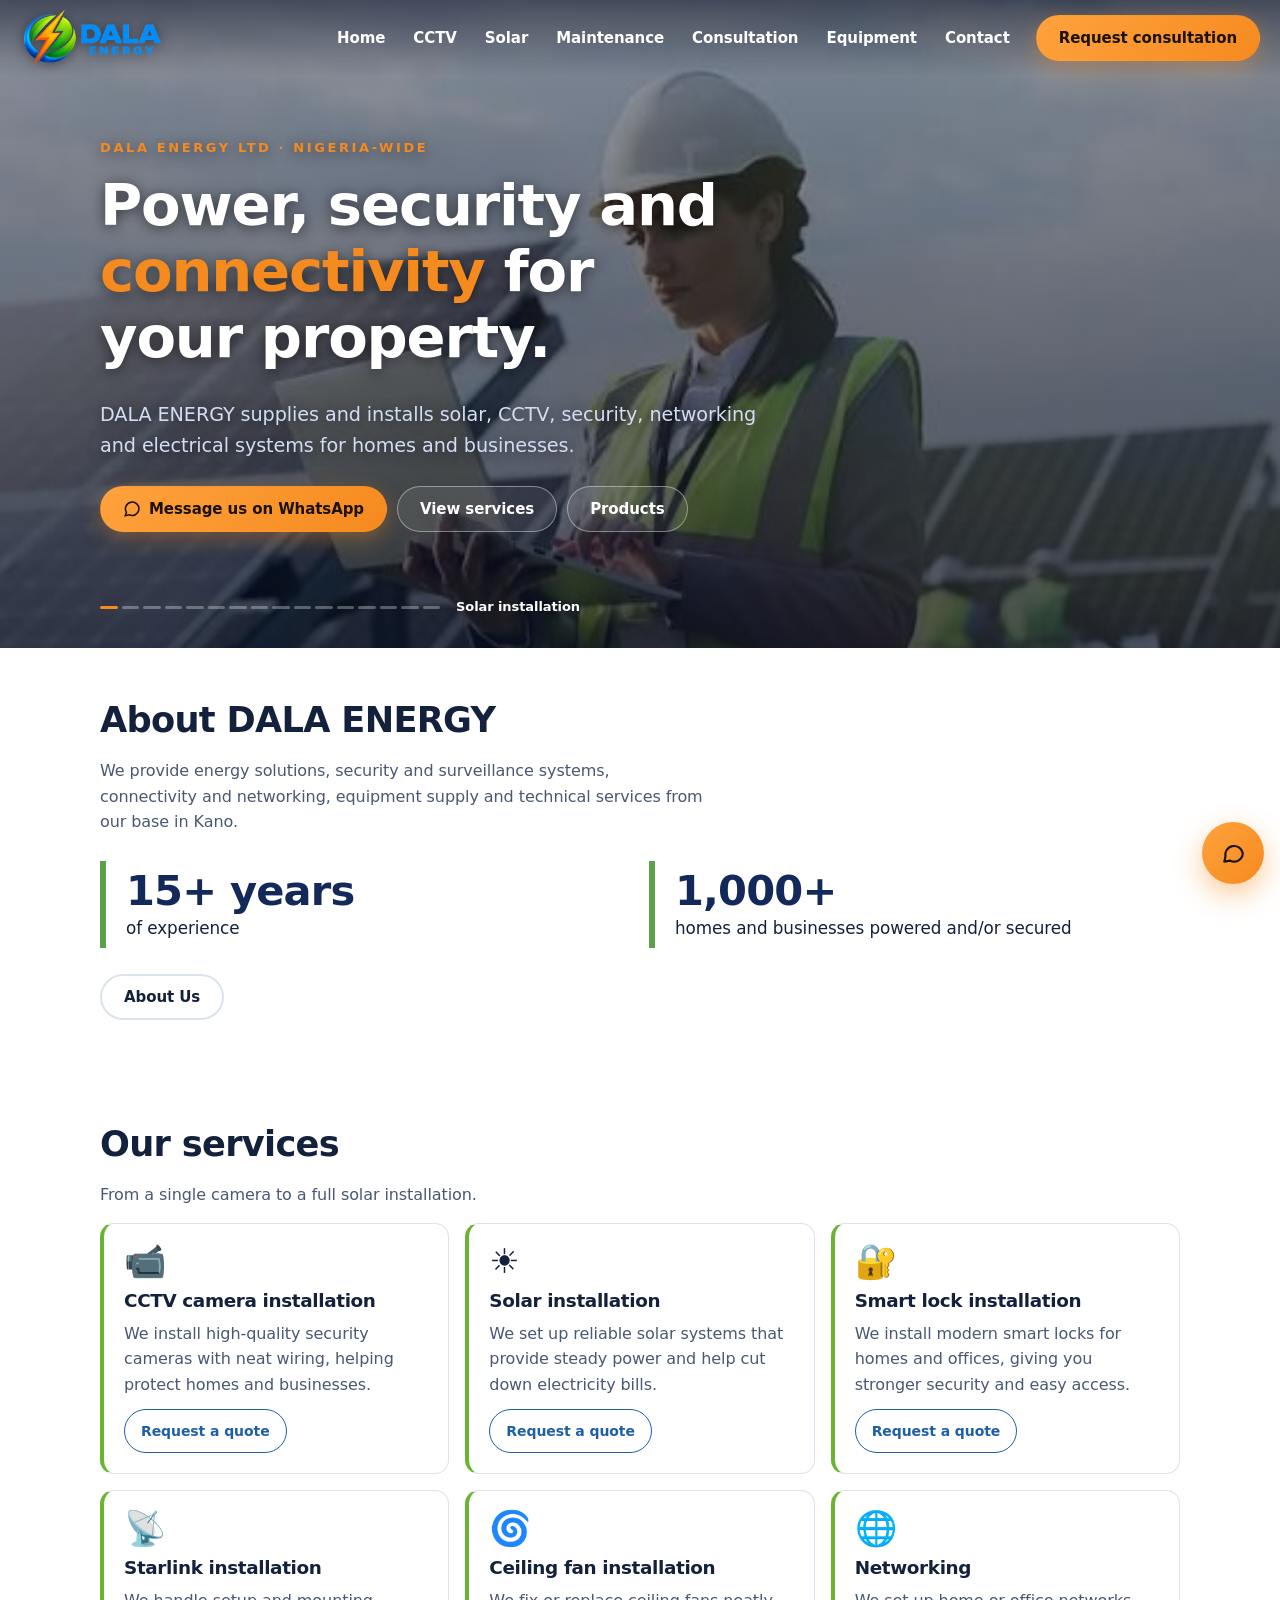
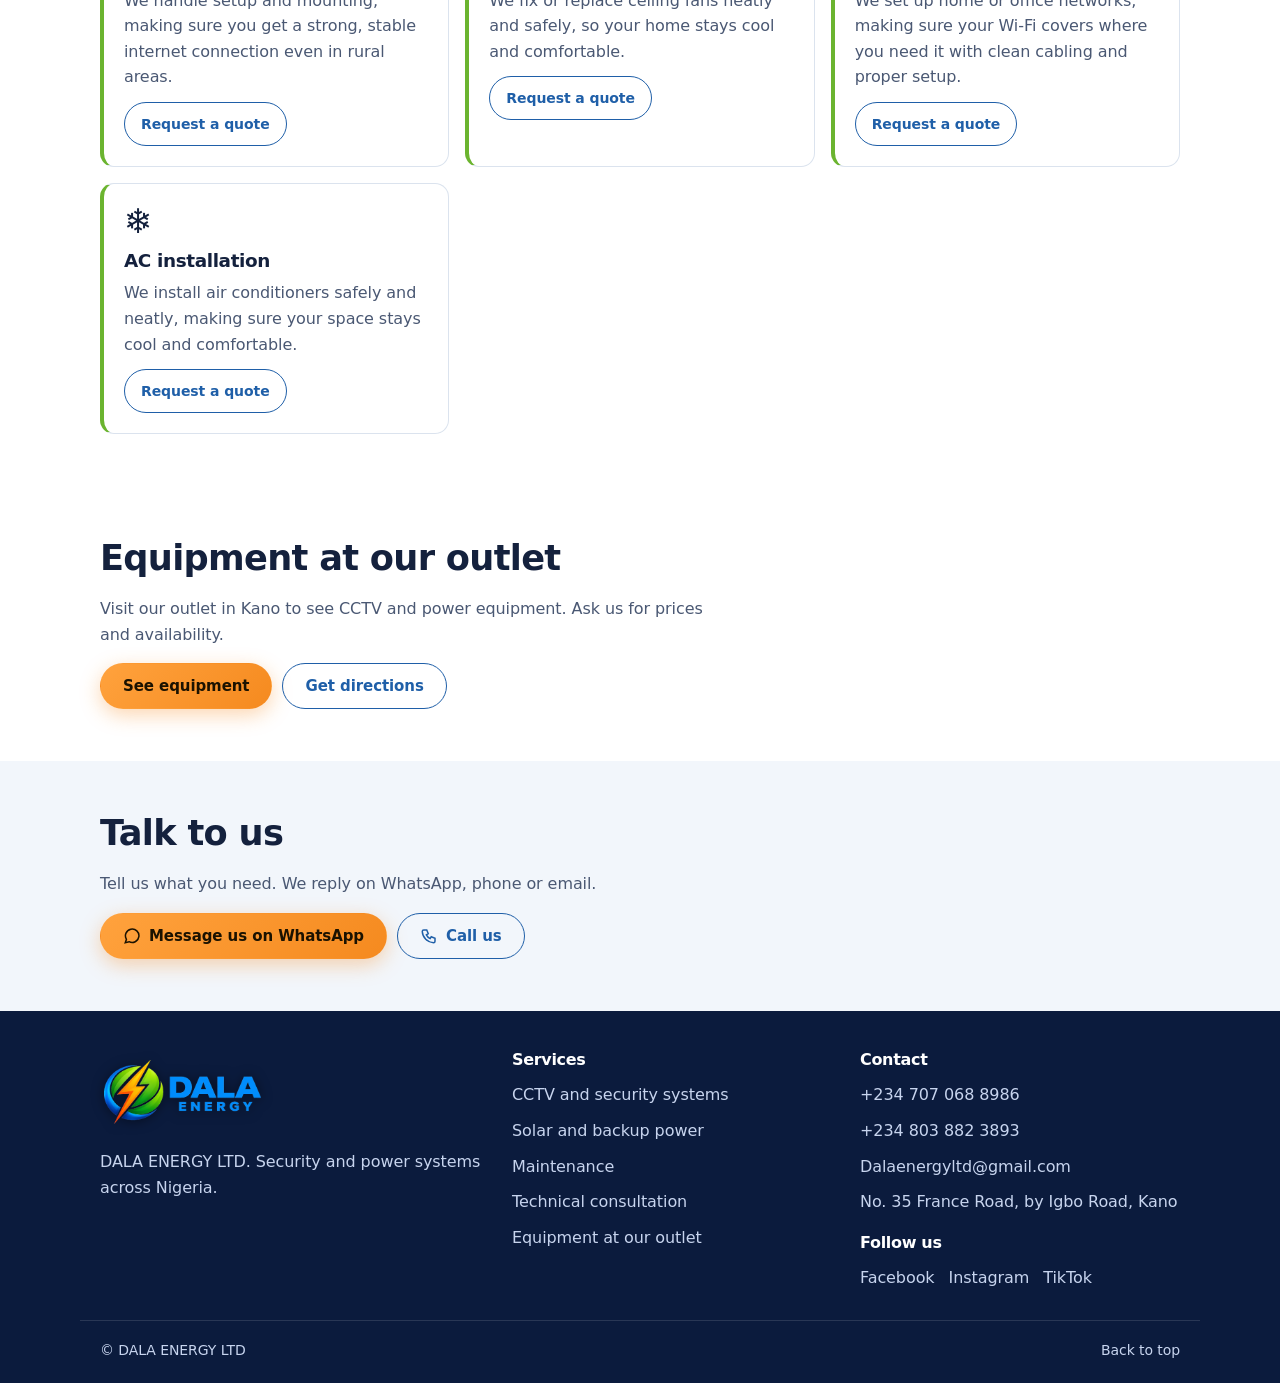
==== commit 92565bfc: "Add files via upload" ====
--- a/index.html
+++ b/index.html
@@ -1,6 +1,6 @@
-<!doctype html><html lang="en"><head><meta charset="utf-8"><meta name="viewport" content="width=device-width,initial-scale=1"><title>DALA ENERGY LTD | CCTV, Solar and Backup Power in Nigeria</title><meta name="description" content="DALA ENERGY LTD installs and maintains CCTV, solar and backup power systems across Nigeria. Outlet at 35 France Road, Kano."><link rel="canonical" href="https://dalaenergy.ng/"><meta property="og:title" content="DALA ENERGY LTD | CCTV, Solar and Backup Power in Nigeria"><meta property="og:description" content="DALA ENERGY LTD installs and maintains CCTV, solar and backup power systems across Nigeria. Outlet at 35 France Road, Kano."><meta property="og:type" content="website"><meta property="og:url" content="https://dalaenergy.ng/"><link rel="stylesheet" href="style.css?v=7"><script type="application/ld+json">{"@context":"https://schema.org","@type":"Store","name":"DALA ENERGY LTD","alternateName":"DALA ENERGY","url":"https://dalaenergy.ng","logo":"https://dalaenergy.ng/logo.png","telephone":["+2349045581684","+2348038823893"],"email":"Dalaenergyltd@gmail.com","address":{"@type":"PostalAddress","streetAddress":"No. 35 France Road, by Igbo Road","addressLocality":"Kano","addressCountry":"NG"},"areaServed":"Nigeria"}</script></head><body>
+<!doctype html><html lang="en"><head><meta charset="utf-8"><meta name="viewport" content="width=device-width,initial-scale=1"><title>DALA ENERGY LTD | CCTV, Solar and Backup Power in Nigeria</title><meta name="description" content="DALA ENERGY LTD installs and maintains CCTV, solar and backup power systems across Nigeria. Outlet at 35 France Road, Kano."><link rel="canonical" href="https://dalaenergy.ng/"><meta property="og:title" content="DALA ENERGY LTD | CCTV, Solar and Backup Power in Nigeria"><meta property="og:description" content="DALA ENERGY LTD installs and maintains CCTV, solar and backup power systems across Nigeria. Outlet at 35 France Road, Kano."><meta property="og:type" content="website"><meta property="og:url" content="https://dalaenergy.ng/"><link rel="stylesheet" href="style.css?v=9"><script type="application/ld+json">{"@context":"https://schema.org","@type":"Store","name":"DALA ENERGY LTD","alternateName":"DALA ENERGY","url":"https://dalaenergy.ng","logo":"https://dalaenergy.ng/logo.png","telephone":["+2349045581684","+2348038823893"],"email":"Dalaenergyltd@gmail.com","address":{"@type":"PostalAddress","streetAddress":"No. 35 France Road, by Igbo Road","addressLocality":"Kano","addressCountry":"NG"},"areaServed":"Nigeria"}</script></head><body>
 <a class="dl-skip" href="#main">Skip to content</a><div class="dl-prog" id="prog"></div>
 <header class="dl-head"><a class="dl-brand" href="./"><img src="logo.png" alt="DALA ENERGY" width="150" height="67"></a><nav class="dl-nav" aria-label="Main"><a href="./">Home</a><a href="cctv">CCTV</a><a href="solar">Solar</a><a href="maintenance">Maintenance</a><a href="consultation">Consultation</a><a href="equipment">Equipment</a><a href="contact">Contact</a></nav><a class="dl-btn dl-btn-p dl-hide-s" href="https://wa.me/2349045581684?text=Hello%20DALA%20ENERGY%2C%20I%20would%20like%20a%20consultation.">Request consultation</a><button class="dl-burger" id="open" aria-label="Open menu" aria-expanded="false"><span></span><span></span><span></span></button></header>
 <div class="dl-back" id="back"></div><aside class="dl-drawer" id="drawer" aria-hidden="true"><button class="dl-x" id="close" aria-label="Close menu">×</button><a href="./">Home<i>›</i></a><a href="cctv">CCTV<i>›</i></a><a href="solar">Solar<i>›</i></a><a href="maintenance">Maintenance<i>›</i></a><a href="consultation">Consultation<i>›</i></a><a href="equipment">Equipment<i>›</i></a><a href="contact">Contact<i>›</i></a><a class="dl-btn dl-btn-p dl-full" href="https://wa.me/2349045581684?text=Hello%20DALA%20ENERGY%2C%20I%20would%20like%20a%20consultation.">Request consultation</a><div class="dl-two"><a class="dl-btn dl-btn-g" href="https://wa.me/2349045581684?text=Hello%20DALA%20ENERGY%2C"><svg viewBox="0 0 24 24" width="18" height="18" fill="none" stroke="currentColor" stroke-width="2"><path d="M3 21l1.6-4.6A9 9 0 1 1 8 19.6z"/></svg> WhatsApp</a><a class="dl-btn dl-btn-g" href="tel:+2349045581684"><svg viewBox="0 0 24 24" width="18" height="18" fill="none" stroke="currentColor" stroke-width="2"><path d="M5 4h4l2 5-2.5 1.5a11 11 0 0 0 5 5L15 13l5 2v4a2 2 0 0 1-2 2A16 16 0 0 1 3 6a2 2 0 0 1 2-2z"/></svg> Call</a></div><p class="dl-small">Dalaenergyltd@gmail.com<br>+234 904 558 1684<br>+234 803 882 3893</p></aside>
 <main id="main"><section class="dl-hero dl-has-slides"><script src="slides.js?v=7" defer></script><div class="dl-slides" aria-hidden="true"><img class="on" src="hero-1.jpg" alt=""><img data-src="hero-2.jpg" alt=""><img data-src="hero-3.jpg" alt=""><img data-src="hero-4.jpg" alt=""><img data-src="hero-5.jpg" alt=""><img data-src="hero-6.jpg" alt=""><img data-src="hero-7.jpg" alt=""><img data-src="hero-8.jpg" alt=""><img data-src="hero-9.jpg" alt=""><img data-src="hero-10.jpg" alt=""><img data-src="hero-11.jpg" alt=""><img data-src="hero-12.jpg" alt=""><img data-src="hero-13.jpg" alt=""><img data-src="hero-14.jpg" alt=""><img data-src="hero-15.jpg" alt=""><img data-src="hero-16.jpg" alt=""></div><div class="dl-wrap dl-herob"><p class="dl-eyebrow" data-k="eyebrow">DALA ENERGY LTD · NIGERIA-WIDE</p><h1 data-k="index.h1" data-fmt="1">Power, security and <em>connectivity</em> for your property.</h1><p class="dl-lead" data-k="index.lead">DALA ENERGY supplies and installs solar, CCTV, security, networking and electrical systems for homes and businesses.</p><div class="dl-row"><a class="dl-btn dl-btn-p" href="https://wa.me/2349045581684?text=Hello%20DALA%20ENERGY%2C%20I%20would%20like%20to%20discuss%20a%20project."><svg viewBox="0 0 24 24" width="18" height="18" fill="none" stroke="currentColor" stroke-width="2"><path d="M3 21l1.6-4.6A9 9 0 1 1 8 19.6z"/></svg> Message us on WhatsApp</a><a class="dl-btn dl-btn-o" href="#services">View services</a><a class="dl-btn dl-btn-o" href="equipment">Products</a></div></div></section><section class="dl-sec "><div class="dl-wrap"><h2 data-k="about.h">About DALA ENERGY</h2><p class="dl-lead2" data-k="about.p">We provide energy solutions, security and surveillance systems, connectivity and networking, equipment supply and technical services from our base in Kano.</p><div class="dl-ab"><div><b data-k="about.s1b">15+ years</b><span data-k="about.s1">of experience</span></div><div><b data-k="about.s2b">1,000+</b><span data-k="about.s2">homes and businesses powered and/or secured</span></div></div><a class="dl-btn dl-btn-o dl-ab-btn" href="contact">About Us</a></div></section><section id="services" class="dl-sec "><div class="dl-wrap"><h2 data-k="svc.h">Our services</h2><p class="dl-lead2" data-k="svc.sub">From a single camera to a full solar installation.</p><div class="dl-grid"><div class="dl-card"><span class="dl-ico" aria-hidden="true">📹</span><h3 data-k="svc.0.t">CCTV camera installation</h3><p data-k="svc.0.d">We install high-quality security cameras with neat wiring, helping protect homes and businesses.</p><a class="dl-btn dl-btn-o dl-sm" href="https://wa.me/2349045581684?text=Hello%20DALA%20ENERGY%2C%20I%20would%20like%20a%20quote%20for%20cctv%20camera%20installation.">Request a quote</a></div><div class="dl-card"><span class="dl-ico" aria-hidden="true">☀️</span><h3 data-k="svc.1.t">Solar installation</h3><p data-k="svc.1.d">We set up reliable solar systems that provide steady power and help cut down electricity bills.</p><a class="dl-btn dl-btn-o dl-sm" href="https://wa.me/2349045581684?text=Hello%20DALA%20ENERGY%2C%20I%20would%20like%20a%20quote%20for%20solar%20installation.">Request a quote</a></div><div class="dl-card"><span class="dl-ico" aria-hidden="true">🔐</span><h3 data-k="svc.2.t">Smart lock installation</h3><p data-k="svc.2.d">We install modern smart locks for homes and offices, giving you stronger security and easy access.</p><a class="dl-btn dl-btn-o dl-sm" href="https://wa.me/2349045581684?text=Hello%20DALA%20ENERGY%2C%20I%20would%20like%20a%20quote%20for%20smart%20lock%20installation.">Request a quote</a></div><div class="dl-card"><span class="dl-ico" aria-hidden="true">📡</span><h3 data-k="svc.3.t">Starlink installation</h3><p data-k="svc.3.d">We handle setup and mounting, making sure you get a strong, stable internet connection even in rural areas.</p><a class="dl-btn dl-btn-o dl-sm" href="https://wa.me/2349045581684?text=Hello%20DALA%20ENERGY%2C%20I%20would%20like%20a%20quote%20for%20starlink%20installation.">Request a quote</a></div><div class="dl-card"><span class="dl-ico" aria-hidden="true">🌀</span><h3 data-k="svc.4.t">Ceiling fan installation</h3><p data-k="svc.4.d">We fix or replace ceiling fans neatly and safely, so your home stays cool and comfortable.</p><a class="dl-btn dl-btn-o dl-sm" href="https://wa.me/2349045581684?text=Hello%20DALA%20ENERGY%2C%20I%20would%20like%20a%20quote%20for%20ceiling%20fan%20installation.">Request a quote</a></div><div class="dl-card"><span class="dl-ico" aria-hidden="true">🌐</span><h3 data-k="svc.5.t">Networking</h3><p data-k="svc.5.d">We set up home or office networks, making sure your Wi-Fi covers where you need it with clean cabling and proper setup.</p><a class="dl-btn dl-btn-o dl-sm" href="https://wa.me/2349045581684?text=Hello%20DALA%20ENERGY%2C%20I%20would%20like%20a%20quote%20for%20networking.">Request a quote</a></div><div class="dl-card"><span class="dl-ico" aria-hidden="true">❄️</span><h3 data-k="svc.6.t">AC installation</h3><p data-k="svc.6.d">We install air conditioners safely and neatly, making sure your space stays cool and comfortable.</p><a class="dl-btn dl-btn-o dl-sm" href="https://wa.me/2349045581684?text=Hello%20DALA%20ENERGY%2C%20I%20would%20like%20a%20quote%20for%20ac%20installation.">Request a quote</a></div></div></div></section><section class="dl-sec "><div class="dl-wrap"><h2>Equipment at our outlet</h2><p class="dl-lead2">Visit our outlet in Kano to see CCTV and power equipment. Ask us for prices and availability.</p><div class="dl-row"><a class="dl-btn dl-btn-p" href="equipment">See equipment</a><a class="dl-btn dl-btn-o" href="https://www.google.com/maps/search/?api=1&query=35 France Road Igbo Road Kano">Get directions</a></div></div></section><section class="dl-sec dl-alt"><div class="dl-wrap"><h2>Talk to us</h2><p class="dl-lead2">Tell us what you need. We reply on WhatsApp, phone or email.</p><div class="dl-row"><a class="dl-btn dl-btn-p" href="https://wa.me/2349045581684?text=Hello%20DALA%20ENERGY%2C%20I%20need%20help%20with%20a%20project."><svg viewBox="0 0 24 24" width="18" height="18" fill="none" stroke="currentColor" stroke-width="2"><path d="M3 21l1.6-4.6A9 9 0 1 1 8 19.6z"/></svg> Message us on WhatsApp</a><a class="dl-btn dl-btn-o" href="tel:+2349045581684"><svg viewBox="0 0 24 24" width="18" height="18" fill="none" stroke="currentColor" stroke-width="2"><path d="M5 4h4l2 5-2.5 1.5a11 11 0 0 0 5 5L15 13l5 2v4a2 2 0 0 1-2 2A16 16 0 0 1 3 6a2 2 0 0 1 2-2z"/></svg> Call us</a></div></div></section></main>
-<footer class="dl-foot"><div class="dl-wrap dl-fgrid"><div><span class="dl-brand dl-fb"><img src="logo.png" alt="DALA ENERGY" width="150" height="67"></span><p data-k="footer.blurb">DALA ENERGY LTD. Security and power systems across Nigeria.</p></div><div><h3>Services</h3><a href="cctv">CCTV and security systems</a><a href="solar">Solar and backup power</a><a href="maintenance">Maintenance</a><a href="consultation">Technical consultation</a><a href="equipment">Equipment at our outlet</a></div><div><h3>Contact</h3><a href="tel:+2349045581684">+234 904 558 1684</a><a href="tel:+2348038823893">+234 803 882 3893</a><a href="mailto:Dalaenergyltd@gmail.com">Dalaenergyltd@gmail.com</a><span>No. 35 France Road, by Igbo Road, Kano</span></div></div><div class="dl-wrap dl-legal"><span>© DALA ENERGY LTD</span><a href="#top" id="top">Back to top</a></div></footer><script src="site-data.js?v=1" defer></script><script src="site.js?v=1" defer></script><script src="script.js?v=7" defer></script></body></html>+<footer class="dl-foot"><div class="dl-wrap dl-fgrid"><div><span class="dl-brand dl-fb"><img src="logo.png" alt="DALA ENERGY" width="150" height="67"></span><p data-k="footer.blurb">DALA ENERGY LTD. Security and power systems across Nigeria.</p></div><div><h3>Services</h3><a href="cctv">CCTV and security systems</a><a href="solar">Solar and backup power</a><a href="maintenance">Maintenance</a><a href="consultation">Technical consultation</a><a href="equipment">Equipment at our outlet</a></div><div><h3>Contact</h3><a href="tel:+2349045581684">+234 904 558 1684</a><a href="tel:+2348038823893">+234 803 882 3893</a><a href="mailto:Dalaenergyltd@gmail.com">Dalaenergyltd@gmail.com</a><span>No. 35 France Road, by Igbo Road, Kano</span></div></div><div class="dl-wrap dl-legal"><span>© DALA ENERGY LTD</span><a href="#top" id="top">Back to top</a></div></footer><script src="site-data.js?v=1" defer></script><script src="site.js?v=1" defer></script><script src="script.js?v=7" defer></script><script src="assistant.js?v=1" defer></script></body></html>
--- a/style.css
+++ b/style.css
@@ -133,3 +133,62 @@
 .dl-noanim *,.dl-noanim *::before,.dl-noanim *::after{transition:none!important;animation:none!important}
 .dl-noanim .dl-bars .on b{width:100%}
 .dl-foot .dl-fgrid a[target]{display:inline-block;margin-right:14px}
+/* Smart product search */
+.dl-searchsec{background:#fff;padding:26px 0;border-bottom:1px solid #e6ecf5;position:relative;z-index:5}
+.dl-search{position:relative;max-width:780px;margin:0 auto;display:flex;align-items:center;gap:6px;background:#fff;border:2px solid #dbe4f1;border-radius:999px;padding:6px 8px 6px 20px;box-shadow:0 10px 30px rgba(18,41,90,.1);transition:box-shadow .25s,border-color .25s}
+.dl-search:focus-within{border-color:var(--orange);box-shadow:0 14px 38px rgba(245,138,31,.22)}
+.dl-s-ico{color:#7d8cab;display:flex}
+.dl-search input{flex:1;min-width:0;border:0;outline:0;font-size:18px;height:50px;background:transparent;color:#14213d;-webkit-appearance:none;appearance:none}
+.dl-search input::placeholder{color:#8a98b5}.dl-search input::-webkit-search-cancel-button{display:none}
+.dl-s-x{width:36px;height:36px;border:0;border-radius:50%;background:#eef2f9;color:#44527a;font-size:22px;line-height:1;cursor:pointer;flex:none}
+.dl-s-go{width:50px;height:50px;border:0;border-radius:50%;background:linear-gradient(135deg,#ffa23d,var(--orange));color:#1b1200;cursor:pointer;display:grid;place-items:center;flex:none;transition:transform .15s}.dl-s-go:active{transform:scale(.94)}
+.dl-sug{position:absolute;left:0;right:0;top:calc(100% + 10px);background:#fff;color:#14213d;border:1px solid #e1e8f3;border-radius:20px;box-shadow:0 22px 50px rgba(18,41,90,.2);overflow:hidden;z-index:40;animation:dlsug .18s ease;max-height:70vh;overflow-y:auto}
+@keyframes dlsug{from{opacity:0;transform:translateY(-6px)}}
+.dl-sug .it{display:flex;gap:12px;align-items:center;padding:10px 14px;color:#14213d;text-decoration:none;cursor:pointer}
+.dl-sug .it:hover,.dl-sug .it.on{background:#f3f7fd}
+.dl-sug .ph{position:relative;width:58px;height:58px;border-radius:12px;border:1px solid #e6ecf5;background:#f4f7fc;flex:none;overflow:hidden;display:grid;place-items:center}
+.dl-sug .ph i{font-size:10px;color:#8a98b5;font-style:normal}.dl-sug .ph img{position:absolute;inset:0;width:100%;height:100%;object-fit:contain;background:#fff}
+.dl-sug .tx{flex:1;min-width:0}.dl-sug .nm{display:block;font-weight:700;white-space:nowrap;overflow:hidden;text-overflow:ellipsis}.dl-sug .ct{display:block;font-size:12px;color:#6b7a96}
+.dl-sug .rt{text-align:right;flex:none;line-height:1.35}.dl-sug .pr,.dl-pdt .pr{font-weight:800;color:#2d7d3a;font-size:14px}
+.chipS{display:inline-block;font-size:11px;font-weight:700;padding:2px 9px;border-radius:99px}.chipS.in{background:#e3f6e8;color:#166534}.chipS.out{background:#fde8e8;color:#9b1c1c}.chipS.ask{background:#eef2f9;color:#44527a}
+.dl-sug mark,.dl-searchsec mark{background:#ffe9c7;color:inherit;border-radius:3px;padding:0 1px}
+.dl-sug .all{display:block;padding:14px 16px;text-align:center;font-weight:700;color:#1f5fa8;border-top:1px solid #e6ecf5;text-decoration:none}.dl-sug .all:hover{background:#f3f7fd}
+.dl-sug .none{padding:20px;color:#44527a}.dl-sug .none a{color:#1f5fa8}
+.dl-rh{display:flex;gap:12px;align-items:center;justify-content:space-between;flex-wrap:wrap;margin-bottom:14px}.dl-rh h2{margin:0}
+.dl-pd{position:fixed;inset:0;z-index:90;background:rgba(7,16,38,.62);display:grid;place-items:center;padding:14px;animation:dlfade .2s ease}@keyframes dlfade{from{opacity:0}}
+.dl-pdc{position:relative;background:#fff;color:#14213d;border-radius:22px;max-width:880px;width:100%;max-height:92vh;overflow:auto;display:grid;animation:dlsug .22s ease}
+@media(min-width:720px){.dl-pdc{grid-template-columns:1fr 1fr}}
+.dl-pdi{position:relative;background:#f4f7fc;min-height:240px;display:grid;place-items:center;color:#8a98b5}.dl-pdi img{position:absolute;inset:0;width:100%;height:100%;object-fit:contain;background:#fff}
+.dl-pdt{padding:24px}.dl-pdt h2{margin:6px 0 10px;font-size:1.6rem}.dl-pdt .ct{color:#6b7a96;font-size:14px}.dl-pdt p{color:#44527a}.dl-pdt .pr{display:block;font-size:1.3rem;margin:12px 0}
+.dl-pdt .dl-btn-vd{color:#14213d;border-color:#c9d4e6}
+.dl-pdx{position:absolute;top:10px;right:10px;z-index:2;width:42px;height:42px;border:0;border-radius:50%;background:#fff;color:#14213d;font-size:26px;cursor:pointer;box-shadow:0 2px 10px rgba(0,0,0,.2)}
+.dl-lock{overflow:hidden}
+@media(max-width:480px){.dl-search{padding-left:14px}.dl-search input{font-size:16px}.dl-sug .ph{width:50px;height:50px}.dl-sug .it{gap:10px;padding:10px}}
+/* Chat assistant */
+.dla{position:fixed;right:16px;bottom:16px;z-index:80;font-family:inherit}
+.dla-btn{width:62px;height:62px;border:0;border-radius:50%;background:linear-gradient(135deg,#ffa23d,var(--orange));color:#1b1200;cursor:pointer;display:grid;place-items:center;box-shadow:0 10px 28px rgba(245,138,31,.45);transition:transform .2s}
+.dla-btn:hover{transform:scale(1.06)}.dla-btn.on{transform:scale(.92)}
+.dla-tip{position:absolute;right:0;bottom:74px;background:#fff;color:#14213d;border-radius:16px 16px 4px 16px;padding:10px 14px;box-shadow:0 10px 30px rgba(0,0,0,.2);font-weight:600;font-size:14px;max-width:230px;cursor:pointer;animation:dlsug .25s ease}
+.dla-panel{position:absolute;right:0;bottom:76px;width:min(390px,calc(100vw - 32px));height:min(600px,calc(100dvh - 120px));background:#f4f7fc;border-radius:22px;box-shadow:0 24px 60px rgba(7,16,38,.4);display:flex;flex-direction:column;overflow:hidden;animation:dlsug .22s ease}
+.dla-panel[hidden]{display:none}
+.dla-panel header{background:var(--deep,#0b1b3d);color:#fff;display:flex;gap:12px;align-items:center;padding:12px 14px}
+.dla-panel header img{height:34px;width:auto}.dla-panel header>div{flex:1;line-height:1.25}.dla-panel header b{display:block;font-size:15px}
+.dla-panel header span{font-size:12px;color:#b9c7e6}.dla-panel header i{display:inline-block;width:8px;height:8px;border-radius:50%;background:#4ade80;margin-right:4px}
+.dla-x{width:38px;height:38px;border:0;border-radius:50%;background:rgba(255,255,255,.12);color:#fff;font-size:24px;cursor:pointer}
+.dla-msgs{flex:1;overflow-y:auto;padding:14px;display:flex;flex-direction:column;gap:10px}
+.dla-m{display:flex;flex-direction:column;max-width:88%;animation:dlsug .2s ease}.dla-m.u{align-self:flex-end;align-items:flex-end}
+.dla-b{padding:10px 14px;border-radius:18px;line-height:1.45;font-size:15px;color:#14213d;background:#fff;border:1px solid #e1e8f3;border-bottom-left-radius:5px;word-wrap:break-word}
+.dla-m.u .dla-b{background:var(--navy,#12295a);color:#fff;border:0;border-bottom-left-radius:18px;border-bottom-right-radius:5px}
+.dla-b a{color:#1f5fa8}.dla-b a.dla-go{display:inline-block;margin-top:8px;padding:9px 14px;border-radius:12px;background:#3f9a4f;color:#fff;font-weight:700;text-decoration:none}
+.dla-ty{display:flex;gap:4px;padding:14px}.dla-ty i{width:7px;height:7px;border-radius:50%;background:#9aa8c6;animation:dlty 1s infinite}.dla-ty i:nth-child(2){animation-delay:.15s}.dla-ty i:nth-child(3){animation-delay:.3s}
+@keyframes dlty{0%,80%,100%{opacity:.3;transform:translateY(0)}40%{opacity:1;transform:translateY(-4px)}}
+.dla-chips{display:flex;flex-wrap:wrap;gap:6px;margin-top:8px}.dla-chip{border:1.5px solid #c9d6ec;background:#fff;color:#12295a;border-radius:99px;padding:7px 13px;font-weight:600;font-size:13.5px;cursor:pointer}.dla-chip:hover{background:#12295a;color:#fff}
+.dla-pc{display:flex;gap:10px;margin-top:10px;padding:8px;border:1px solid #e1e8f3;border-radius:14px;background:#f8fafd}
+.dla-ph{position:relative;width:62px;height:62px;border-radius:10px;background:#fff;border:1px solid #e6ecf5;flex:none;overflow:hidden}.dla-ph img{position:absolute;inset:0;width:100%;height:100%;object-fit:contain}
+.dla-pt{display:flex;flex-direction:column;gap:2px;min-width:0;font-size:13px}.dla-pt b{font-size:14px}.dla-pt>span:nth-of-type(1){color:#2d7d3a;font-weight:700}
+.dla-st{font-style:normal;font-size:11px;font-weight:700;padding:1px 8px;border-radius:99px;align-self:flex-start;background:#eef2f9;color:#44527a}.dla-st.in{background:#e3f6e8;color:#166534}.dla-st.out{background:#fde8e8;color:#9b1c1c}
+.dla-pl{display:flex;gap:10px;margin-top:4px}.dla-pl a{font-weight:700;font-size:13px}
+.dla-in{display:flex;gap:8px;padding:10px;background:#fff;border-top:1px solid #e1e8f3}
+.dla-in input{flex:1;min-width:0;height:46px;border:1.5px solid #dbe4f1;border-radius:99px;padding:0 16px;font-size:16px;outline:0;color:#14213d;background:#fff}.dla-in input:focus{border-color:var(--orange)}
+.dla-in button{width:46px;height:46px;border:0;border-radius:50%;background:linear-gradient(135deg,#ffa23d,var(--orange));color:#1b1200;cursor:pointer;display:grid;place-items:center}
+@media(max-width:560px){.dla-panel{position:fixed;inset:0;width:100%;height:100dvh;border-radius:0;bottom:0}.dla-open .dla-btn{display:none}.dla-open{overflow:hidden}}
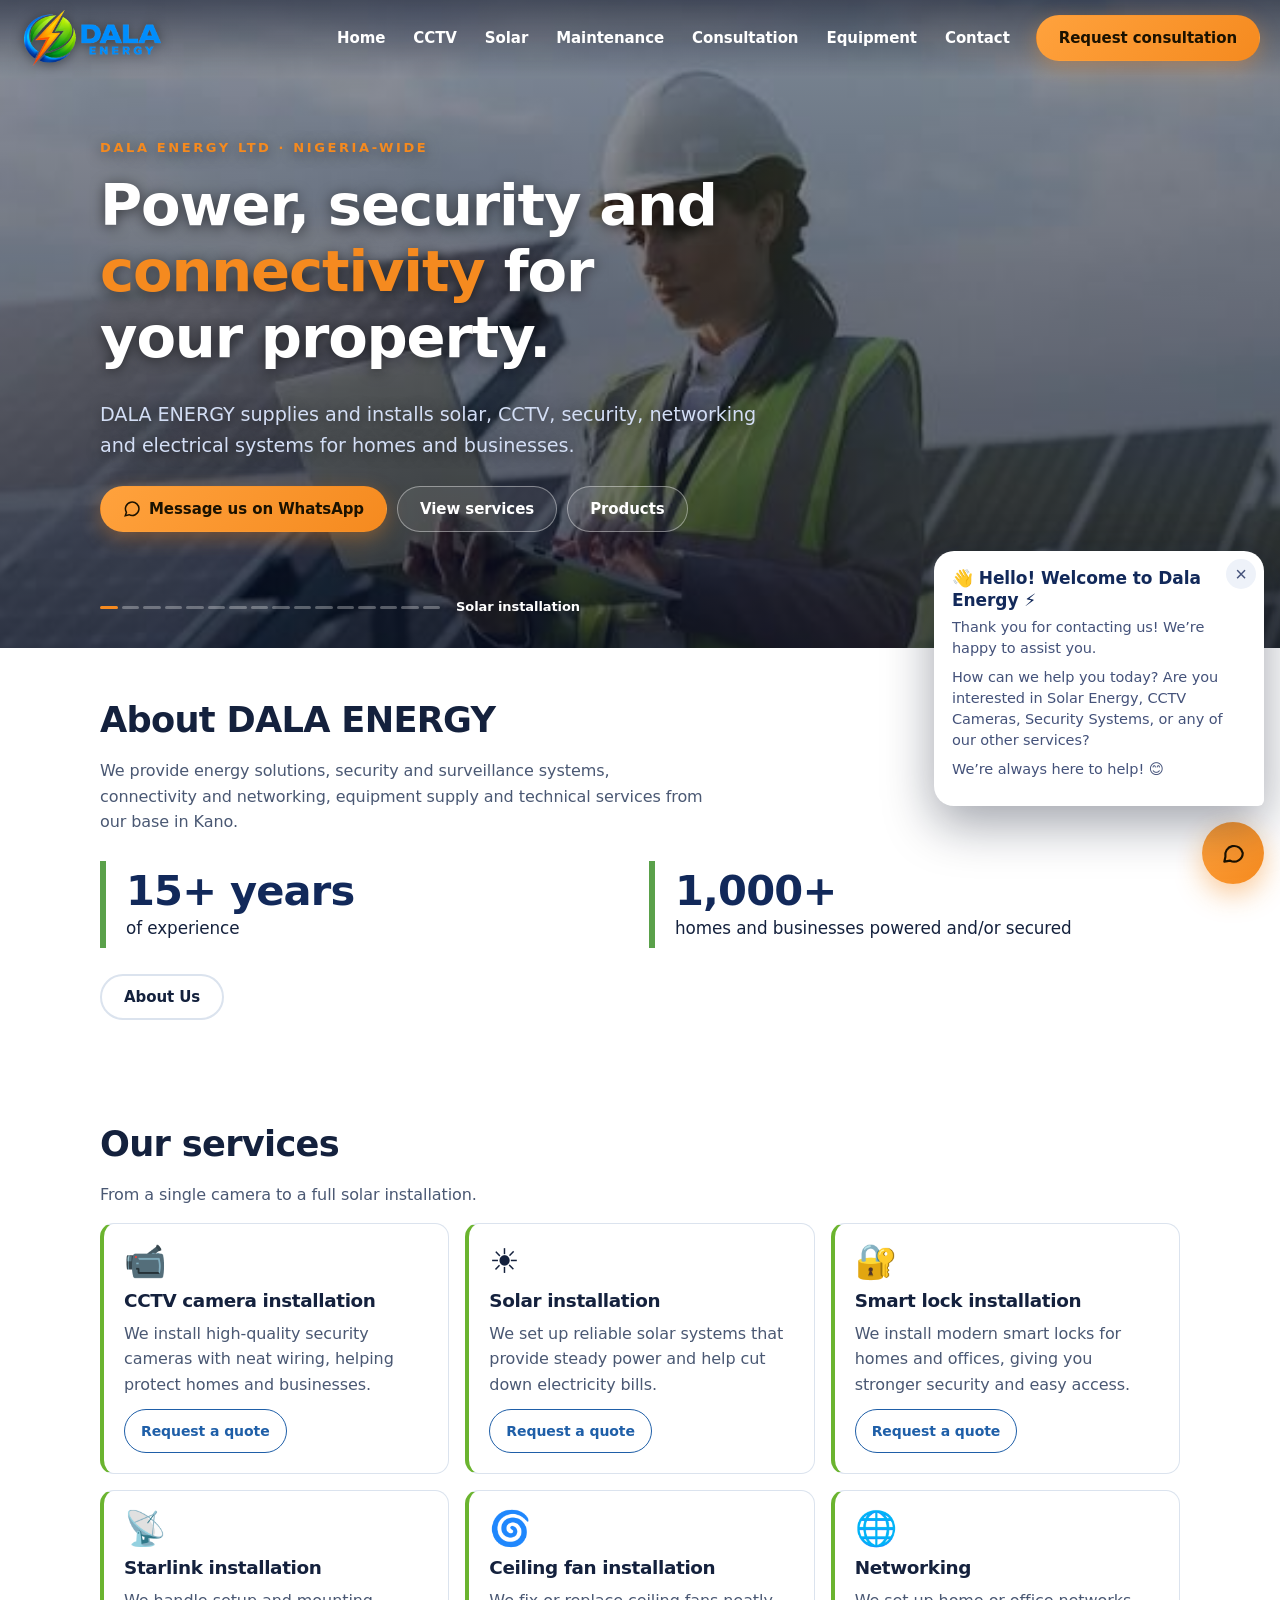
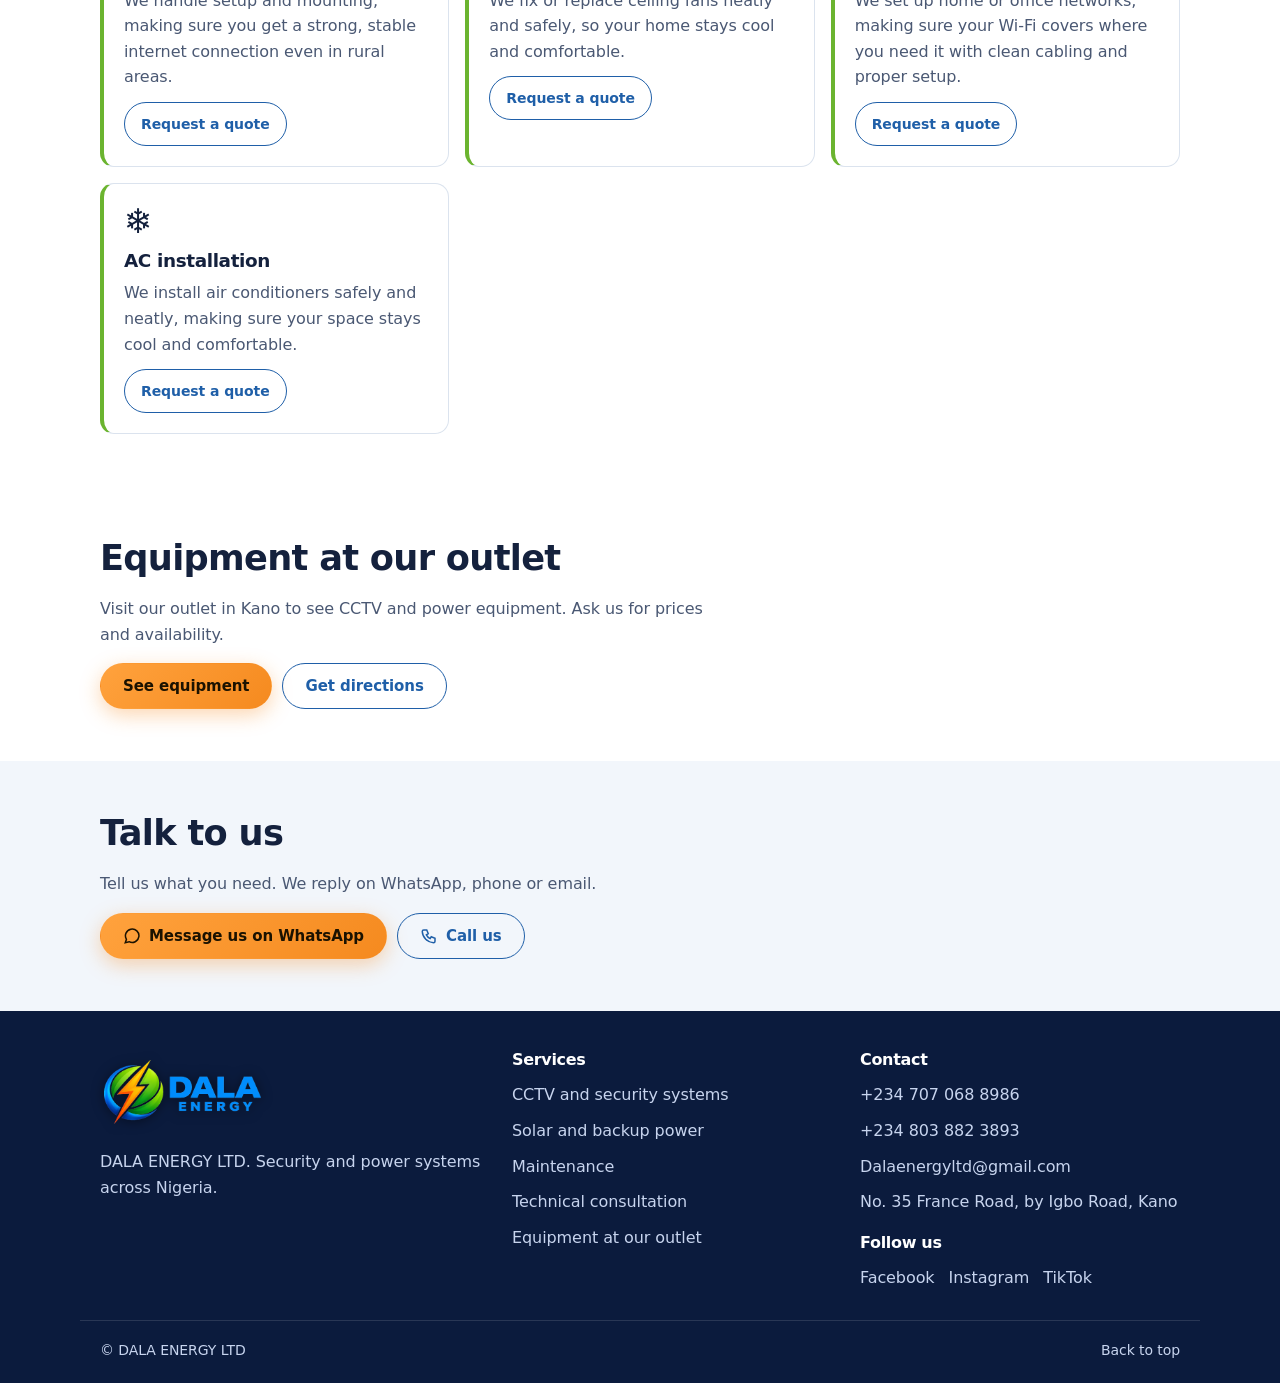
==== commit 31b9ed74: "Add files via upload" ====
--- a/index.html
+++ b/index.html
@@ -1,6 +1,6 @@
-<!doctype html><html lang="en"><head><meta charset="utf-8"><meta name="viewport" content="width=device-width,initial-scale=1"><title>DALA ENERGY LTD | CCTV, Solar and Backup Power in Nigeria</title><meta name="description" content="DALA ENERGY LTD installs and maintains CCTV, solar and backup power systems across Nigeria. Outlet at 35 France Road, Kano."><link rel="canonical" href="https://dalaenergy.ng/"><meta property="og:title" content="DALA ENERGY LTD | CCTV, Solar and Backup Power in Nigeria"><meta property="og:description" content="DALA ENERGY LTD installs and maintains CCTV, solar and backup power systems across Nigeria. Outlet at 35 France Road, Kano."><meta property="og:type" content="website"><meta property="og:url" content="https://dalaenergy.ng/"><link rel="stylesheet" href="style.css?v=9"><script type="application/ld+json">{"@context":"https://schema.org","@type":"Store","name":"DALA ENERGY LTD","alternateName":"DALA ENERGY","url":"https://dalaenergy.ng","logo":"https://dalaenergy.ng/logo.png","telephone":["+2349045581684","+2348038823893"],"email":"Dalaenergyltd@gmail.com","address":{"@type":"PostalAddress","streetAddress":"No. 35 France Road, by Igbo Road","addressLocality":"Kano","addressCountry":"NG"},"areaServed":"Nigeria"}</script></head><body>
+<!doctype html><html lang="en"><head><meta charset="utf-8"><meta name="viewport" content="width=device-width,initial-scale=1"><title>DALA ENERGY LTD | CCTV, Solar and Backup Power in Nigeria</title><meta name="description" content="DALA ENERGY LTD installs and maintains CCTV, solar and backup power systems across Nigeria. Outlet at 35 France Road, Kano."><link rel="canonical" href="https://dalaenergy.ng/"><meta property="og:title" content="DALA ENERGY LTD | CCTV, Solar and Backup Power in Nigeria"><meta property="og:description" content="DALA ENERGY LTD installs and maintains CCTV, solar and backup power systems across Nigeria. Outlet at 35 France Road, Kano."><meta property="og:type" content="website"><meta property="og:url" content="https://dalaenergy.ng/"><link rel="stylesheet" href="style.css?v=11"><script type="application/ld+json">{"@context":"https://schema.org","@type":"Store","name":"DALA ENERGY LTD","alternateName":"DALA ENERGY","url":"https://dalaenergy.ng","logo":"https://dalaenergy.ng/logo.png","telephone":["+2349045581684","+2348038823893"],"email":"Dalaenergyltd@gmail.com","address":{"@type":"PostalAddress","streetAddress":"No. 35 France Road, by Igbo Road","addressLocality":"Kano","addressCountry":"NG"},"areaServed":"Nigeria"}</script></head><body>
 <a class="dl-skip" href="#main">Skip to content</a><div class="dl-prog" id="prog"></div>
 <header class="dl-head"><a class="dl-brand" href="./"><img src="logo.png" alt="DALA ENERGY" width="150" height="67"></a><nav class="dl-nav" aria-label="Main"><a href="./">Home</a><a href="cctv">CCTV</a><a href="solar">Solar</a><a href="maintenance">Maintenance</a><a href="consultation">Consultation</a><a href="equipment">Equipment</a><a href="contact">Contact</a></nav><a class="dl-btn dl-btn-p dl-hide-s" href="https://wa.me/2349045581684?text=Hello%20DALA%20ENERGY%2C%20I%20would%20like%20a%20consultation.">Request consultation</a><button class="dl-burger" id="open" aria-label="Open menu" aria-expanded="false"><span></span><span></span><span></span></button></header>
 <div class="dl-back" id="back"></div><aside class="dl-drawer" id="drawer" aria-hidden="true"><button class="dl-x" id="close" aria-label="Close menu">×</button><a href="./">Home<i>›</i></a><a href="cctv">CCTV<i>›</i></a><a href="solar">Solar<i>›</i></a><a href="maintenance">Maintenance<i>›</i></a><a href="consultation">Consultation<i>›</i></a><a href="equipment">Equipment<i>›</i></a><a href="contact">Contact<i>›</i></a><a class="dl-btn dl-btn-p dl-full" href="https://wa.me/2349045581684?text=Hello%20DALA%20ENERGY%2C%20I%20would%20like%20a%20consultation.">Request consultation</a><div class="dl-two"><a class="dl-btn dl-btn-g" href="https://wa.me/2349045581684?text=Hello%20DALA%20ENERGY%2C"><svg viewBox="0 0 24 24" width="18" height="18" fill="none" stroke="currentColor" stroke-width="2"><path d="M3 21l1.6-4.6A9 9 0 1 1 8 19.6z"/></svg> WhatsApp</a><a class="dl-btn dl-btn-g" href="tel:+2349045581684"><svg viewBox="0 0 24 24" width="18" height="18" fill="none" stroke="currentColor" stroke-width="2"><path d="M5 4h4l2 5-2.5 1.5a11 11 0 0 0 5 5L15 13l5 2v4a2 2 0 0 1-2 2A16 16 0 0 1 3 6a2 2 0 0 1 2-2z"/></svg> Call</a></div><p class="dl-small">Dalaenergyltd@gmail.com<br>+234 904 558 1684<br>+234 803 882 3893</p></aside>
 <main id="main"><section class="dl-hero dl-has-slides"><script src="slides.js?v=7" defer></script><div class="dl-slides" aria-hidden="true"><img class="on" src="hero-1.jpg" alt=""><img data-src="hero-2.jpg" alt=""><img data-src="hero-3.jpg" alt=""><img data-src="hero-4.jpg" alt=""><img data-src="hero-5.jpg" alt=""><img data-src="hero-6.jpg" alt=""><img data-src="hero-7.jpg" alt=""><img data-src="hero-8.jpg" alt=""><img data-src="hero-9.jpg" alt=""><img data-src="hero-10.jpg" alt=""><img data-src="hero-11.jpg" alt=""><img data-src="hero-12.jpg" alt=""><img data-src="hero-13.jpg" alt=""><img data-src="hero-14.jpg" alt=""><img data-src="hero-15.jpg" alt=""><img data-src="hero-16.jpg" alt=""></div><div class="dl-wrap dl-herob"><p class="dl-eyebrow" data-k="eyebrow">DALA ENERGY LTD · NIGERIA-WIDE</p><h1 data-k="index.h1" data-fmt="1">Power, security and <em>connectivity</em> for your property.</h1><p class="dl-lead" data-k="index.lead">DALA ENERGY supplies and installs solar, CCTV, security, networking and electrical systems for homes and businesses.</p><div class="dl-row"><a class="dl-btn dl-btn-p" href="https://wa.me/2349045581684?text=Hello%20DALA%20ENERGY%2C%20I%20would%20like%20to%20discuss%20a%20project."><svg viewBox="0 0 24 24" width="18" height="18" fill="none" stroke="currentColor" stroke-width="2"><path d="M3 21l1.6-4.6A9 9 0 1 1 8 19.6z"/></svg> Message us on WhatsApp</a><a class="dl-btn dl-btn-o" href="#services">View services</a><a class="dl-btn dl-btn-o" href="equipment">Products</a></div></div></section><section class="dl-sec "><div class="dl-wrap"><h2 data-k="about.h">About DALA ENERGY</h2><p class="dl-lead2" data-k="about.p">We provide energy solutions, security and surveillance systems, connectivity and networking, equipment supply and technical services from our base in Kano.</p><div class="dl-ab"><div><b data-k="about.s1b">15+ years</b><span data-k="about.s1">of experience</span></div><div><b data-k="about.s2b">1,000+</b><span data-k="about.s2">homes and businesses powered and/or secured</span></div></div><a class="dl-btn dl-btn-o dl-ab-btn" href="contact">About Us</a></div></section><section id="services" class="dl-sec "><div class="dl-wrap"><h2 data-k="svc.h">Our services</h2><p class="dl-lead2" data-k="svc.sub">From a single camera to a full solar installation.</p><div class="dl-grid"><div class="dl-card"><span class="dl-ico" aria-hidden="true">📹</span><h3 data-k="svc.0.t">CCTV camera installation</h3><p data-k="svc.0.d">We install high-quality security cameras with neat wiring, helping protect homes and businesses.</p><a class="dl-btn dl-btn-o dl-sm" href="https://wa.me/2349045581684?text=Hello%20DALA%20ENERGY%2C%20I%20would%20like%20a%20quote%20for%20cctv%20camera%20installation.">Request a quote</a></div><div class="dl-card"><span class="dl-ico" aria-hidden="true">☀️</span><h3 data-k="svc.1.t">Solar installation</h3><p data-k="svc.1.d">We set up reliable solar systems that provide steady power and help cut down electricity bills.</p><a class="dl-btn dl-btn-o dl-sm" href="https://wa.me/2349045581684?text=Hello%20DALA%20ENERGY%2C%20I%20would%20like%20a%20quote%20for%20solar%20installation.">Request a quote</a></div><div class="dl-card"><span class="dl-ico" aria-hidden="true">🔐</span><h3 data-k="svc.2.t">Smart lock installation</h3><p data-k="svc.2.d">We install modern smart locks for homes and offices, giving you stronger security and easy access.</p><a class="dl-btn dl-btn-o dl-sm" href="https://wa.me/2349045581684?text=Hello%20DALA%20ENERGY%2C%20I%20would%20like%20a%20quote%20for%20smart%20lock%20installation.">Request a quote</a></div><div class="dl-card"><span class="dl-ico" aria-hidden="true">📡</span><h3 data-k="svc.3.t">Starlink installation</h3><p data-k="svc.3.d">We handle setup and mounting, making sure you get a strong, stable internet connection even in rural areas.</p><a class="dl-btn dl-btn-o dl-sm" href="https://wa.me/2349045581684?text=Hello%20DALA%20ENERGY%2C%20I%20would%20like%20a%20quote%20for%20starlink%20installation.">Request a quote</a></div><div class="dl-card"><span class="dl-ico" aria-hidden="true">🌀</span><h3 data-k="svc.4.t">Ceiling fan installation</h3><p data-k="svc.4.d">We fix or replace ceiling fans neatly and safely, so your home stays cool and comfortable.</p><a class="dl-btn dl-btn-o dl-sm" href="https://wa.me/2349045581684?text=Hello%20DALA%20ENERGY%2C%20I%20would%20like%20a%20quote%20for%20ceiling%20fan%20installation.">Request a quote</a></div><div class="dl-card"><span class="dl-ico" aria-hidden="true">🌐</span><h3 data-k="svc.5.t">Networking</h3><p data-k="svc.5.d">We set up home or office networks, making sure your Wi-Fi covers where you need it with clean cabling and proper setup.</p><a class="dl-btn dl-btn-o dl-sm" href="https://wa.me/2349045581684?text=Hello%20DALA%20ENERGY%2C%20I%20would%20like%20a%20quote%20for%20networking.">Request a quote</a></div><div class="dl-card"><span class="dl-ico" aria-hidden="true">❄️</span><h3 data-k="svc.6.t">AC installation</h3><p data-k="svc.6.d">We install air conditioners safely and neatly, making sure your space stays cool and comfortable.</p><a class="dl-btn dl-btn-o dl-sm" href="https://wa.me/2349045581684?text=Hello%20DALA%20ENERGY%2C%20I%20would%20like%20a%20quote%20for%20ac%20installation.">Request a quote</a></div></div></div></section><section class="dl-sec "><div class="dl-wrap"><h2>Equipment at our outlet</h2><p class="dl-lead2">Visit our outlet in Kano to see CCTV and power equipment. Ask us for prices and availability.</p><div class="dl-row"><a class="dl-btn dl-btn-p" href="equipment">See equipment</a><a class="dl-btn dl-btn-o" href="https://www.google.com/maps/search/?api=1&query=35 France Road Igbo Road Kano">Get directions</a></div></div></section><section class="dl-sec dl-alt"><div class="dl-wrap"><h2>Talk to us</h2><p class="dl-lead2">Tell us what you need. We reply on WhatsApp, phone or email.</p><div class="dl-row"><a class="dl-btn dl-btn-p" href="https://wa.me/2349045581684?text=Hello%20DALA%20ENERGY%2C%20I%20need%20help%20with%20a%20project."><svg viewBox="0 0 24 24" width="18" height="18" fill="none" stroke="currentColor" stroke-width="2"><path d="M3 21l1.6-4.6A9 9 0 1 1 8 19.6z"/></svg> Message us on WhatsApp</a><a class="dl-btn dl-btn-o" href="tel:+2349045581684"><svg viewBox="0 0 24 24" width="18" height="18" fill="none" stroke="currentColor" stroke-width="2"><path d="M5 4h4l2 5-2.5 1.5a11 11 0 0 0 5 5L15 13l5 2v4a2 2 0 0 1-2 2A16 16 0 0 1 3 6a2 2 0 0 1 2-2z"/></svg> Call us</a></div></div></section></main>
-<footer class="dl-foot"><div class="dl-wrap dl-fgrid"><div><span class="dl-brand dl-fb"><img src="logo.png" alt="DALA ENERGY" width="150" height="67"></span><p data-k="footer.blurb">DALA ENERGY LTD. Security and power systems across Nigeria.</p></div><div><h3>Services</h3><a href="cctv">CCTV and security systems</a><a href="solar">Solar and backup power</a><a href="maintenance">Maintenance</a><a href="consultation">Technical consultation</a><a href="equipment">Equipment at our outlet</a></div><div><h3>Contact</h3><a href="tel:+2349045581684">+234 904 558 1684</a><a href="tel:+2348038823893">+234 803 882 3893</a><a href="mailto:Dalaenergyltd@gmail.com">Dalaenergyltd@gmail.com</a><span>No. 35 France Road, by Igbo Road, Kano</span></div></div><div class="dl-wrap dl-legal"><span>© DALA ENERGY LTD</span><a href="#top" id="top">Back to top</a></div></footer><script src="site-data.js?v=1" defer></script><script src="site.js?v=1" defer></script><script src="script.js?v=7" defer></script><script src="assistant.js?v=1" defer></script></body></html>+<footer class="dl-foot"><div class="dl-wrap dl-fgrid"><div><span class="dl-brand dl-fb"><img src="logo.png" alt="DALA ENERGY" width="150" height="67"></span><p data-k="footer.blurb">DALA ENERGY LTD. Security and power systems across Nigeria.</p></div><div><h3>Services</h3><a href="cctv">CCTV and security systems</a><a href="solar">Solar and backup power</a><a href="maintenance">Maintenance</a><a href="consultation">Technical consultation</a><a href="equipment">Equipment at our outlet</a></div><div><h3>Contact</h3><a href="tel:+2349045581684">+234 904 558 1684</a><a href="tel:+2348038823893">+234 803 882 3893</a><a href="mailto:Dalaenergyltd@gmail.com">Dalaenergyltd@gmail.com</a><span>No. 35 France Road, by Igbo Road, Kano</span></div></div><div class="dl-wrap dl-legal"><span>© DALA ENERGY LTD</span><a href="#top" id="top">Back to top</a></div></footer><script src="site-data.js?v=1" defer></script><script src="site.js?v=1" defer></script><script src="script.js?v=7" defer></script><script src="assistant.js?v=2" defer></script></body></html>
--- a/style.css
+++ b/style.css
@@ -192,3 +192,12 @@
 .dla-in input{flex:1;min-width:0;height:46px;border:1.5px solid #dbe4f1;border-radius:99px;padding:0 16px;font-size:16px;outline:0;color:#14213d;background:#fff}.dla-in input:focus{border-color:var(--orange)}
 .dla-in button{width:46px;height:46px;border:0;border-radius:50%;background:linear-gradient(135deg,#ffa23d,var(--orange));color:#1b1200;cursor:pointer;display:grid;place-items:center}
 @media(max-width:560px){.dla-panel{position:fixed;inset:0;width:100%;height:100dvh;border-radius:0;bottom:0}.dla-open .dla-btn{display:none}.dla-open{overflow:hidden}}
+/* Welcome message (shows 5 seconds on every visit) */
+.dla-wel{position:absolute;right:0;bottom:78px;width:min(330px,calc(100vw - 32px));box-sizing:border-box;background:#fff;color:#14213d;border-radius:20px 20px 6px 20px;padding:16px 18px 18px;box-shadow:0 18px 50px rgba(7,16,38,.38);overflow:hidden;animation:dlwel .45s cubic-bezier(.2,.8,.2,1);cursor:pointer}
+.dla-wel[hidden]{display:none}.dla-wel.out{animation:dlwout .4s ease forwards}
+@keyframes dlwel{from{opacity:0;transform:translateY(16px) scale(.96)}}@keyframes dlwout{to{opacity:0;transform:translateY(10px) scale(.97)}}
+.dla-wel b{display:block;font-size:17px;line-height:1.3;padding-right:26px;color:#12295a;margin-bottom:6px}
+.dla-wel p{margin:0 0 8px;color:#44527a;font-size:14.5px;line-height:1.45}
+.dla-wx{position:absolute;top:8px;right:8px;width:30px;height:30px;border:0;border-radius:50%;background:#eef2f9;color:#44527a;font-size:20px;line-height:1;cursor:pointer}
+.dla-wbar{position:absolute;left:0;bottom:0;height:4px;width:100%;background:linear-gradient(90deg,#ffa23d,var(--orange));transform-origin:left;animation:dlwbar 5s linear forwards}
+@keyframes dlwbar{to{transform:scaleX(0)}}
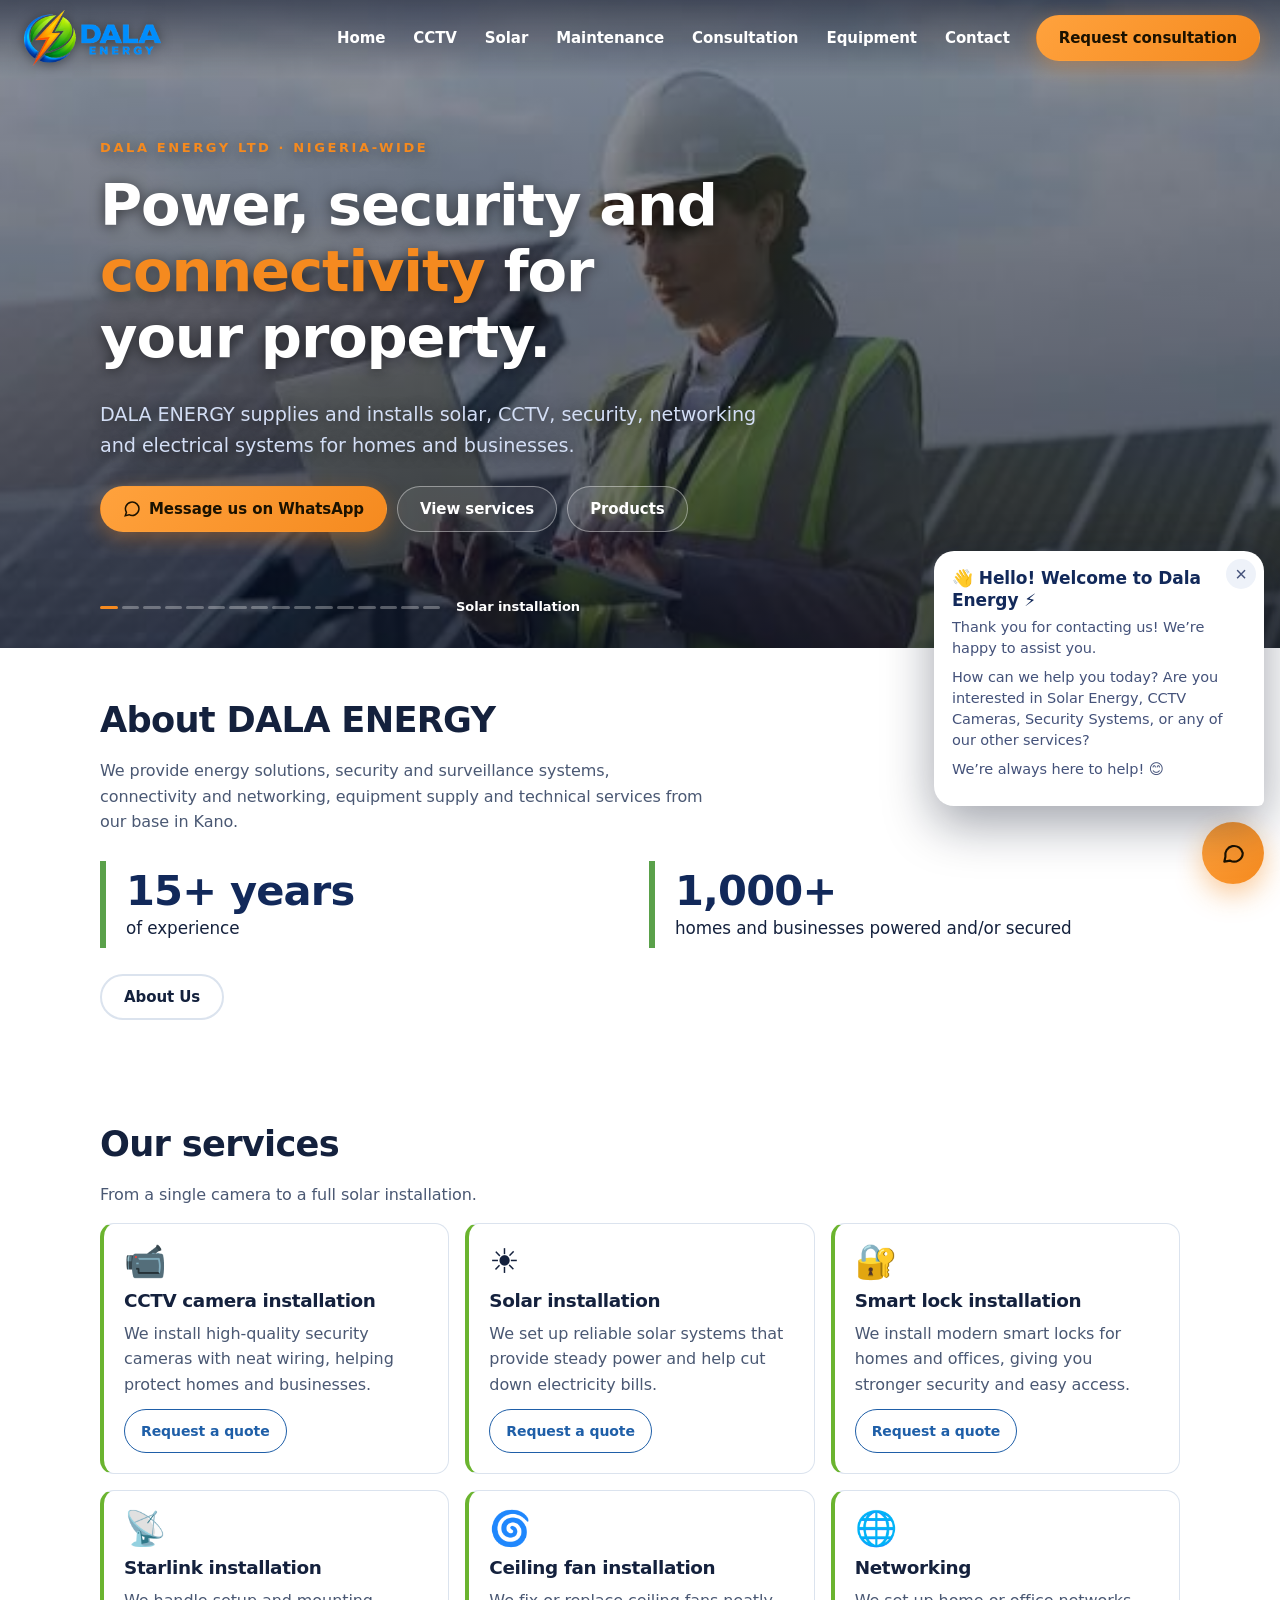
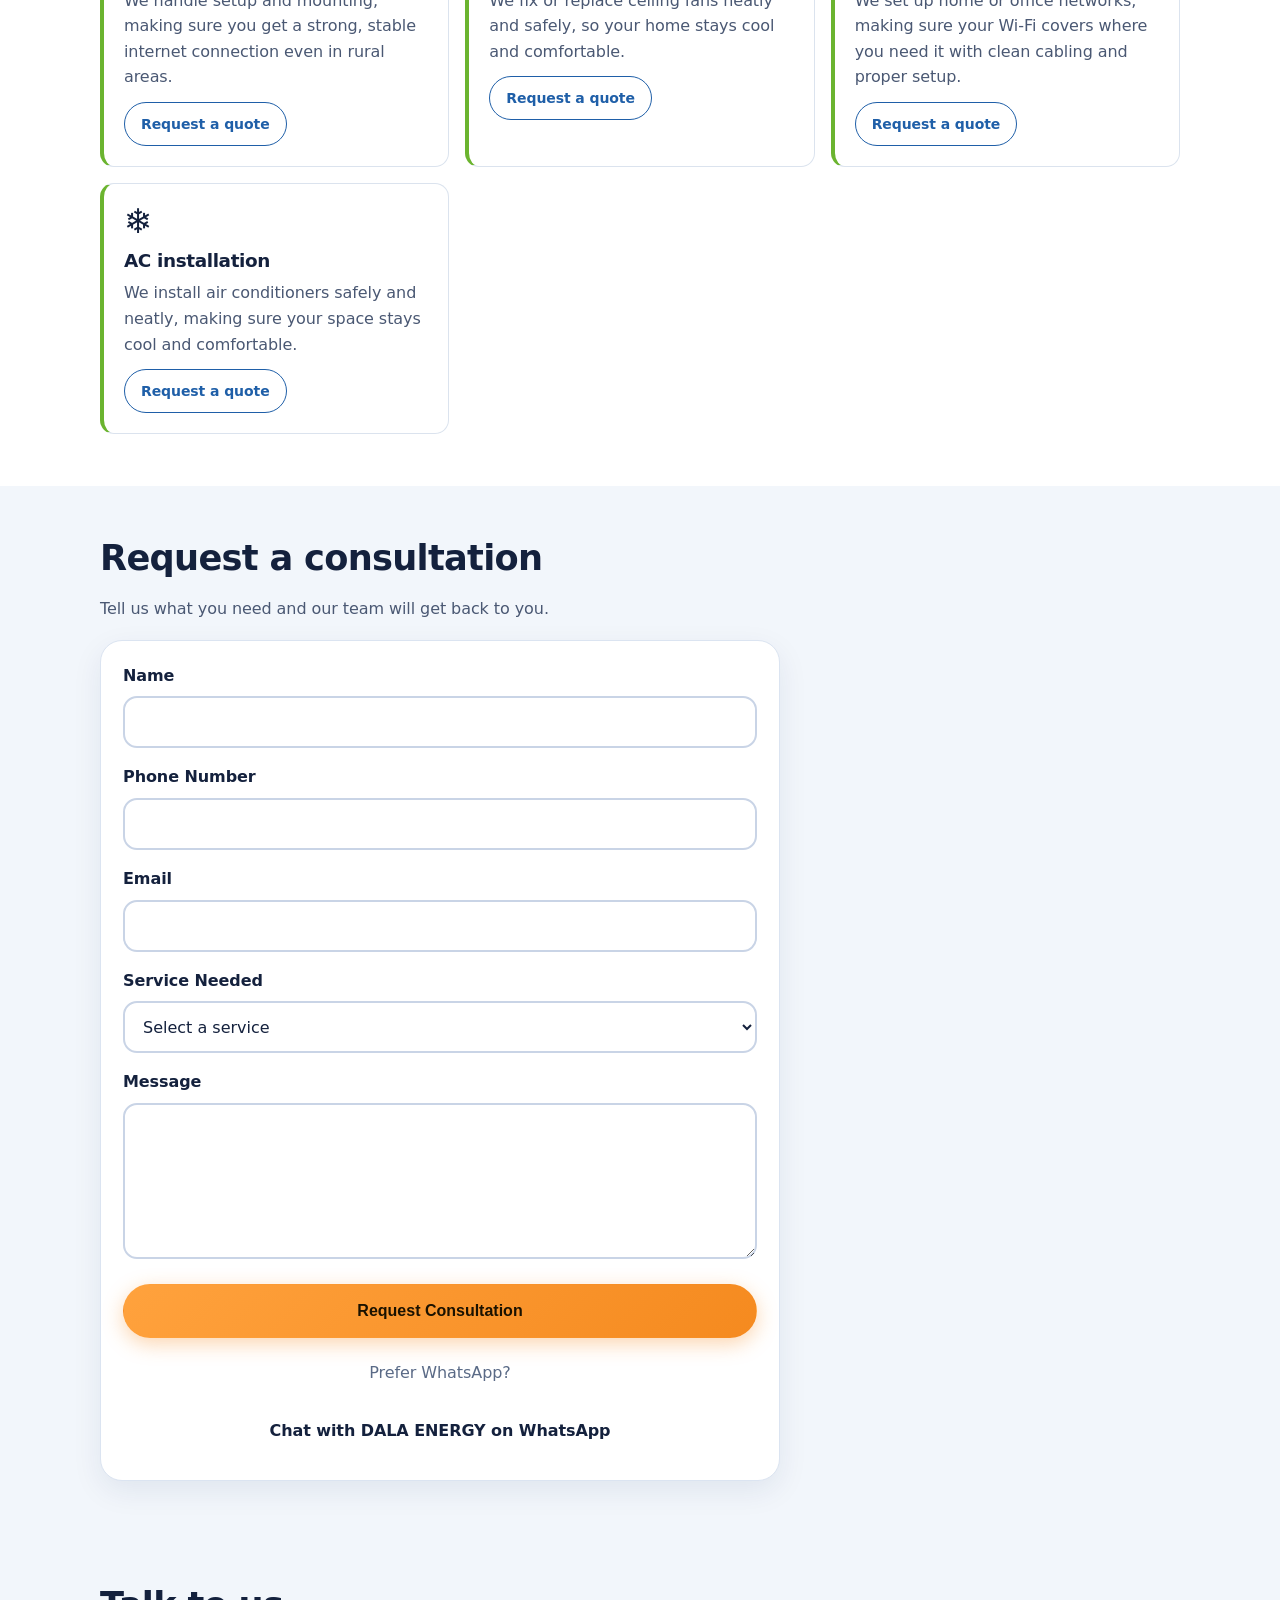
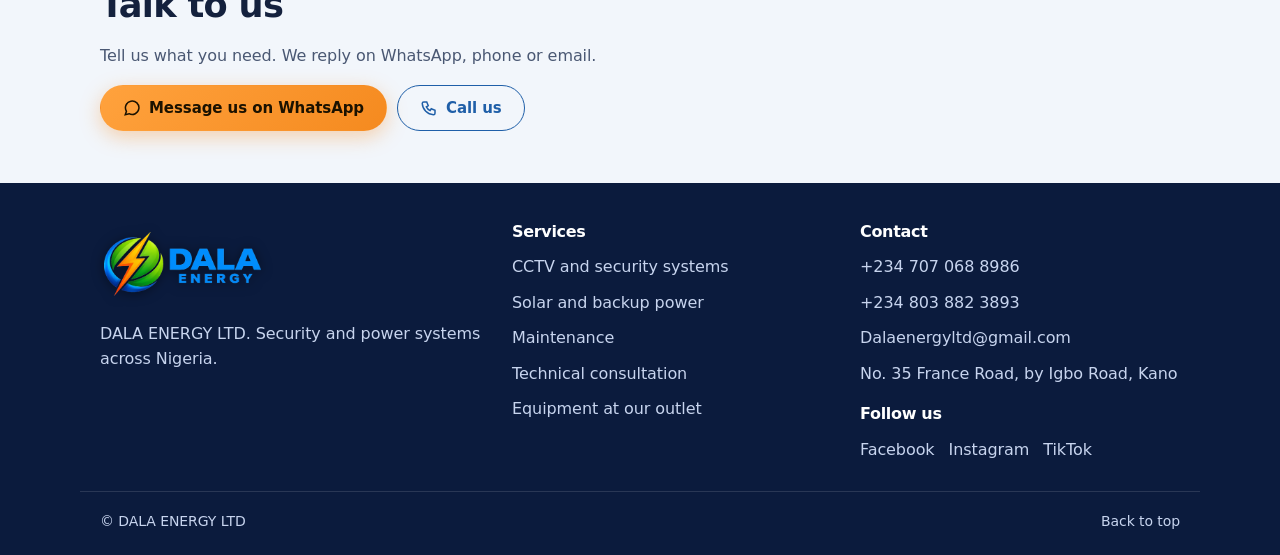
==== commit 1957ec79: "Add files via upload" ====
--- a/index.html
+++ b/index.html
@@ -1,6 +1,6 @@
-<!doctype html><html lang="en"><head><meta charset="utf-8"><meta name="viewport" content="width=device-width,initial-scale=1"><title>DALA ENERGY LTD | CCTV, Solar and Backup Power in Nigeria</title><meta name="description" content="DALA ENERGY LTD installs and maintains CCTV, solar and backup power systems across Nigeria. Outlet at 35 France Road, Kano."><link rel="canonical" href="https://dalaenergy.ng/"><meta property="og:title" content="DALA ENERGY LTD | CCTV, Solar and Backup Power in Nigeria"><meta property="og:description" content="DALA ENERGY LTD installs and maintains CCTV, solar and backup power systems across Nigeria. Outlet at 35 France Road, Kano."><meta property="og:type" content="website"><meta property="og:url" content="https://dalaenergy.ng/"><link rel="stylesheet" href="style.css?v=11"><script type="application/ld+json">{"@context":"https://schema.org","@type":"Store","name":"DALA ENERGY LTD","alternateName":"DALA ENERGY","url":"https://dalaenergy.ng","logo":"https://dalaenergy.ng/logo.png","telephone":["+2349045581684","+2348038823893"],"email":"Dalaenergyltd@gmail.com","address":{"@type":"PostalAddress","streetAddress":"No. 35 France Road, by Igbo Road","addressLocality":"Kano","addressCountry":"NG"},"areaServed":"Nigeria"}</script></head><body>
+<!doctype html><html lang="en"><head><meta charset="utf-8"><meta name="viewport" content="width=device-width,initial-scale=1"><title>DALA ENERGY LTD | CCTV, Solar and Backup Power in Nigeria</title><meta name="description" content="DALA ENERGY LTD installs and maintains CCTV, solar and backup power systems across Nigeria. Outlet at 35 France Road, Kano."><link rel="canonical" href="https://dalaenergy.ng/"><meta property="og:title" content="DALA ENERGY LTD | CCTV, Solar and Backup Power in Nigeria"><meta property="og:description" content="DALA ENERGY LTD installs and maintains CCTV, solar and backup power systems across Nigeria. Outlet at 35 France Road, Kano."><meta property="og:type" content="website"><meta property="og:url" content="https://dalaenergy.ng/"><link rel="stylesheet" href="style.css?v=12"><script type="application/ld+json">{"@context":"https://schema.org","@type":"Store","name":"DALA ENERGY LTD","alternateName":"DALA ENERGY","url":"https://dalaenergy.ng","logo":"https://dalaenergy.ng/logo.png","telephone":["+2349045581684","+2348038823893"],"email":"Dalaenergyltd@gmail.com","address":{"@type":"PostalAddress","streetAddress":"No. 35 France Road, by Igbo Road","addressLocality":"Kano","addressCountry":"NG"},"areaServed":"Nigeria"}</script></head><body>
 <a class="dl-skip" href="#main">Skip to content</a><div class="dl-prog" id="prog"></div>
 <header class="dl-head"><a class="dl-brand" href="./"><img src="logo.png" alt="DALA ENERGY" width="150" height="67"></a><nav class="dl-nav" aria-label="Main"><a href="./">Home</a><a href="cctv">CCTV</a><a href="solar">Solar</a><a href="maintenance">Maintenance</a><a href="consultation">Consultation</a><a href="equipment">Equipment</a><a href="contact">Contact</a></nav><a class="dl-btn dl-btn-p dl-hide-s" href="https://wa.me/2349045581684?text=Hello%20DALA%20ENERGY%2C%20I%20would%20like%20a%20consultation.">Request consultation</a><button class="dl-burger" id="open" aria-label="Open menu" aria-expanded="false"><span></span><span></span><span></span></button></header>
 <div class="dl-back" id="back"></div><aside class="dl-drawer" id="drawer" aria-hidden="true"><button class="dl-x" id="close" aria-label="Close menu">×</button><a href="./">Home<i>›</i></a><a href="cctv">CCTV<i>›</i></a><a href="solar">Solar<i>›</i></a><a href="maintenance">Maintenance<i>›</i></a><a href="consultation">Consultation<i>›</i></a><a href="equipment">Equipment<i>›</i></a><a href="contact">Contact<i>›</i></a><a class="dl-btn dl-btn-p dl-full" href="https://wa.me/2349045581684?text=Hello%20DALA%20ENERGY%2C%20I%20would%20like%20a%20consultation.">Request consultation</a><div class="dl-two"><a class="dl-btn dl-btn-g" href="https://wa.me/2349045581684?text=Hello%20DALA%20ENERGY%2C"><svg viewBox="0 0 24 24" width="18" height="18" fill="none" stroke="currentColor" stroke-width="2"><path d="M3 21l1.6-4.6A9 9 0 1 1 8 19.6z"/></svg> WhatsApp</a><a class="dl-btn dl-btn-g" href="tel:+2349045581684"><svg viewBox="0 0 24 24" width="18" height="18" fill="none" stroke="currentColor" stroke-width="2"><path d="M5 4h4l2 5-2.5 1.5a11 11 0 0 0 5 5L15 13l5 2v4a2 2 0 0 1-2 2A16 16 0 0 1 3 6a2 2 0 0 1 2-2z"/></svg> Call</a></div><p class="dl-small">Dalaenergyltd@gmail.com<br>+234 904 558 1684<br>+234 803 882 3893</p></aside>
-<main id="main"><section class="dl-hero dl-has-slides"><script src="slides.js?v=7" defer></script><div class="dl-slides" aria-hidden="true"><img class="on" src="hero-1.jpg" alt=""><img data-src="hero-2.jpg" alt=""><img data-src="hero-3.jpg" alt=""><img data-src="hero-4.jpg" alt=""><img data-src="hero-5.jpg" alt=""><img data-src="hero-6.jpg" alt=""><img data-src="hero-7.jpg" alt=""><img data-src="hero-8.jpg" alt=""><img data-src="hero-9.jpg" alt=""><img data-src="hero-10.jpg" alt=""><img data-src="hero-11.jpg" alt=""><img data-src="hero-12.jpg" alt=""><img data-src="hero-13.jpg" alt=""><img data-src="hero-14.jpg" alt=""><img data-src="hero-15.jpg" alt=""><img data-src="hero-16.jpg" alt=""></div><div class="dl-wrap dl-herob"><p class="dl-eyebrow" data-k="eyebrow">DALA ENERGY LTD · NIGERIA-WIDE</p><h1 data-k="index.h1" data-fmt="1">Power, security and <em>connectivity</em> for your property.</h1><p class="dl-lead" data-k="index.lead">DALA ENERGY supplies and installs solar, CCTV, security, networking and electrical systems for homes and businesses.</p><div class="dl-row"><a class="dl-btn dl-btn-p" href="https://wa.me/2349045581684?text=Hello%20DALA%20ENERGY%2C%20I%20would%20like%20to%20discuss%20a%20project."><svg viewBox="0 0 24 24" width="18" height="18" fill="none" stroke="currentColor" stroke-width="2"><path d="M3 21l1.6-4.6A9 9 0 1 1 8 19.6z"/></svg> Message us on WhatsApp</a><a class="dl-btn dl-btn-o" href="#services">View services</a><a class="dl-btn dl-btn-o" href="equipment">Products</a></div></div></section><section class="dl-sec "><div class="dl-wrap"><h2 data-k="about.h">About DALA ENERGY</h2><p class="dl-lead2" data-k="about.p">We provide energy solutions, security and surveillance systems, connectivity and networking, equipment supply and technical services from our base in Kano.</p><div class="dl-ab"><div><b data-k="about.s1b">15+ years</b><span data-k="about.s1">of experience</span></div><div><b data-k="about.s2b">1,000+</b><span data-k="about.s2">homes and businesses powered and/or secured</span></div></div><a class="dl-btn dl-btn-o dl-ab-btn" href="contact">About Us</a></div></section><section id="services" class="dl-sec "><div class="dl-wrap"><h2 data-k="svc.h">Our services</h2><p class="dl-lead2" data-k="svc.sub">From a single camera to a full solar installation.</p><div class="dl-grid"><div class="dl-card"><span class="dl-ico" aria-hidden="true">📹</span><h3 data-k="svc.0.t">CCTV camera installation</h3><p data-k="svc.0.d">We install high-quality security cameras with neat wiring, helping protect homes and businesses.</p><a class="dl-btn dl-btn-o dl-sm" href="https://wa.me/2349045581684?text=Hello%20DALA%20ENERGY%2C%20I%20would%20like%20a%20quote%20for%20cctv%20camera%20installation.">Request a quote</a></div><div class="dl-card"><span class="dl-ico" aria-hidden="true">☀️</span><h3 data-k="svc.1.t">Solar installation</h3><p data-k="svc.1.d">We set up reliable solar systems that provide steady power and help cut down electricity bills.</p><a class="dl-btn dl-btn-o dl-sm" href="https://wa.me/2349045581684?text=Hello%20DALA%20ENERGY%2C%20I%20would%20like%20a%20quote%20for%20solar%20installation.">Request a quote</a></div><div class="dl-card"><span class="dl-ico" aria-hidden="true">🔐</span><h3 data-k="svc.2.t">Smart lock installation</h3><p data-k="svc.2.d">We install modern smart locks for homes and offices, giving you stronger security and easy access.</p><a class="dl-btn dl-btn-o dl-sm" href="https://wa.me/2349045581684?text=Hello%20DALA%20ENERGY%2C%20I%20would%20like%20a%20quote%20for%20smart%20lock%20installation.">Request a quote</a></div><div class="dl-card"><span class="dl-ico" aria-hidden="true">📡</span><h3 data-k="svc.3.t">Starlink installation</h3><p data-k="svc.3.d">We handle setup and mounting, making sure you get a strong, stable internet connection even in rural areas.</p><a class="dl-btn dl-btn-o dl-sm" href="https://wa.me/2349045581684?text=Hello%20DALA%20ENERGY%2C%20I%20would%20like%20a%20quote%20for%20starlink%20installation.">Request a quote</a></div><div class="dl-card"><span class="dl-ico" aria-hidden="true">🌀</span><h3 data-k="svc.4.t">Ceiling fan installation</h3><p data-k="svc.4.d">We fix or replace ceiling fans neatly and safely, so your home stays cool and comfortable.</p><a class="dl-btn dl-btn-o dl-sm" href="https://wa.me/2349045581684?text=Hello%20DALA%20ENERGY%2C%20I%20would%20like%20a%20quote%20for%20ceiling%20fan%20installation.">Request a quote</a></div><div class="dl-card"><span class="dl-ico" aria-hidden="true">🌐</span><h3 data-k="svc.5.t">Networking</h3><p data-k="svc.5.d">We set up home or office networks, making sure your Wi-Fi covers where you need it with clean cabling and proper setup.</p><a class="dl-btn dl-btn-o dl-sm" href="https://wa.me/2349045581684?text=Hello%20DALA%20ENERGY%2C%20I%20would%20like%20a%20quote%20for%20networking.">Request a quote</a></div><div class="dl-card"><span class="dl-ico" aria-hidden="true">❄️</span><h3 data-k="svc.6.t">AC installation</h3><p data-k="svc.6.d">We install air conditioners safely and neatly, making sure your space stays cool and comfortable.</p><a class="dl-btn dl-btn-o dl-sm" href="https://wa.me/2349045581684?text=Hello%20DALA%20ENERGY%2C%20I%20would%20like%20a%20quote%20for%20ac%20installation.">Request a quote</a></div></div></div></section><section class="dl-sec "><div class="dl-wrap"><h2>Equipment at our outlet</h2><p class="dl-lead2">Visit our outlet in Kano to see CCTV and power equipment. Ask us for prices and availability.</p><div class="dl-row"><a class="dl-btn dl-btn-p" href="equipment">See equipment</a><a class="dl-btn dl-btn-o" href="https://www.google.com/maps/search/?api=1&query=35 France Road Igbo Road Kano">Get directions</a></div></div></section><section class="dl-sec dl-alt"><div class="dl-wrap"><h2>Talk to us</h2><p class="dl-lead2">Tell us what you need. We reply on WhatsApp, phone or email.</p><div class="dl-row"><a class="dl-btn dl-btn-p" href="https://wa.me/2349045581684?text=Hello%20DALA%20ENERGY%2C%20I%20need%20help%20with%20a%20project."><svg viewBox="0 0 24 24" width="18" height="18" fill="none" stroke="currentColor" stroke-width="2"><path d="M3 21l1.6-4.6A9 9 0 1 1 8 19.6z"/></svg> Message us on WhatsApp</a><a class="dl-btn dl-btn-o" href="tel:+2349045581684"><svg viewBox="0 0 24 24" width="18" height="18" fill="none" stroke="currentColor" stroke-width="2"><path d="M5 4h4l2 5-2.5 1.5a11 11 0 0 0 5 5L15 13l5 2v4a2 2 0 0 1-2 2A16 16 0 0 1 3 6a2 2 0 0 1 2-2z"/></svg> Call us</a></div></div></section></main>
-<footer class="dl-foot"><div class="dl-wrap dl-fgrid"><div><span class="dl-brand dl-fb"><img src="logo.png" alt="DALA ENERGY" width="150" height="67"></span><p data-k="footer.blurb">DALA ENERGY LTD. Security and power systems across Nigeria.</p></div><div><h3>Services</h3><a href="cctv">CCTV and security systems</a><a href="solar">Solar and backup power</a><a href="maintenance">Maintenance</a><a href="consultation">Technical consultation</a><a href="equipment">Equipment at our outlet</a></div><div><h3>Contact</h3><a href="tel:+2349045581684">+234 904 558 1684</a><a href="tel:+2348038823893">+234 803 882 3893</a><a href="mailto:Dalaenergyltd@gmail.com">Dalaenergyltd@gmail.com</a><span>No. 35 France Road, by Igbo Road, Kano</span></div></div><div class="dl-wrap dl-legal"><span>© DALA ENERGY LTD</span><a href="#top" id="top">Back to top</a></div></footer><script src="site-data.js?v=1" defer></script><script src="site.js?v=1" defer></script><script src="script.js?v=7" defer></script><script src="assistant.js?v=2" defer></script></body></html>+<main id="main"><section class="dl-hero dl-has-slides"><script src="slides.js?v=7" defer></script><div class="dl-slides" aria-hidden="true"><img class="on" src="hero-1.jpg" alt=""><img data-src="hero-2.jpg" alt=""><img data-src="hero-3.jpg" alt=""><img data-src="hero-4.jpg" alt=""><img data-src="hero-5.jpg" alt=""><img data-src="hero-6.jpg" alt=""><img data-src="hero-7.jpg" alt=""><img data-src="hero-8.jpg" alt=""><img data-src="hero-9.jpg" alt=""><img data-src="hero-10.jpg" alt=""><img data-src="hero-11.jpg" alt=""><img data-src="hero-12.jpg" alt=""><img data-src="hero-13.jpg" alt=""><img data-src="hero-14.jpg" alt=""><img data-src="hero-15.jpg" alt=""><img data-src="hero-16.jpg" alt=""></div><div class="dl-wrap dl-herob"><p class="dl-eyebrow" data-k="eyebrow">DALA ENERGY LTD · NIGERIA-WIDE</p><h1 data-k="index.h1" data-fmt="1">Power, security and <em>connectivity</em> for your property.</h1><p class="dl-lead" data-k="index.lead">DALA ENERGY supplies and installs solar, CCTV, security, networking and electrical systems for homes and businesses.</p><div class="dl-row"><a class="dl-btn dl-btn-p" href="https://wa.me/2349045581684?text=Hello%20DALA%20ENERGY%2C%20I%20would%20like%20to%20discuss%20a%20project."><svg viewBox="0 0 24 24" width="18" height="18" fill="none" stroke="currentColor" stroke-width="2"><path d="M3 21l1.6-4.6A9 9 0 1 1 8 19.6z"/></svg> Message us on WhatsApp</a><a class="dl-btn dl-btn-o" href="#services">View services</a><a class="dl-btn dl-btn-o" href="equipment">Products</a></div></div></section><section class="dl-sec "><div class="dl-wrap"><h2 data-k="about.h">About DALA ENERGY</h2><p class="dl-lead2" data-k="about.p">We provide energy solutions, security and surveillance systems, connectivity and networking, equipment supply and technical services from our base in Kano.</p><div class="dl-ab"><div><b data-k="about.s1b">15+ years</b><span data-k="about.s1">of experience</span></div><div><b data-k="about.s2b">1,000+</b><span data-k="about.s2">homes and businesses powered and/or secured</span></div></div><a class="dl-btn dl-btn-o dl-ab-btn" href="contact">About Us</a></div></section><section id="services" class="dl-sec "><div class="dl-wrap"><h2 data-k="svc.h">Our services</h2><p class="dl-lead2" data-k="svc.sub">From a single camera to a full solar installation.</p><div class="dl-grid"><div class="dl-card"><span class="dl-ico" aria-hidden="true">📹</span><h3 data-k="svc.0.t">CCTV camera installation</h3><p data-k="svc.0.d">We install high-quality security cameras with neat wiring, helping protect homes and businesses.</p><a class="dl-btn dl-btn-o dl-sm" href="https://wa.me/2349045581684?text=Hello%20DALA%20ENERGY%2C%20I%20would%20like%20a%20quote%20for%20cctv%20camera%20installation.">Request a quote</a></div><div class="dl-card"><span class="dl-ico" aria-hidden="true">☀️</span><h3 data-k="svc.1.t">Solar installation</h3><p data-k="svc.1.d">We set up reliable solar systems that provide steady power and help cut down electricity bills.</p><a class="dl-btn dl-btn-o dl-sm" href="https://wa.me/2349045581684?text=Hello%20DALA%20ENERGY%2C%20I%20would%20like%20a%20quote%20for%20solar%20installation.">Request a quote</a></div><div class="dl-card"><span class="dl-ico" aria-hidden="true">🔐</span><h3 data-k="svc.2.t">Smart lock installation</h3><p data-k="svc.2.d">We install modern smart locks for homes and offices, giving you stronger security and easy access.</p><a class="dl-btn dl-btn-o dl-sm" href="https://wa.me/2349045581684?text=Hello%20DALA%20ENERGY%2C%20I%20would%20like%20a%20quote%20for%20smart%20lock%20installation.">Request a quote</a></div><div class="dl-card"><span class="dl-ico" aria-hidden="true">📡</span><h3 data-k="svc.3.t">Starlink installation</h3><p data-k="svc.3.d">We handle setup and mounting, making sure you get a strong, stable internet connection even in rural areas.</p><a class="dl-btn dl-btn-o dl-sm" href="https://wa.me/2349045581684?text=Hello%20DALA%20ENERGY%2C%20I%20would%20like%20a%20quote%20for%20starlink%20installation.">Request a quote</a></div><div class="dl-card"><span class="dl-ico" aria-hidden="true">🌀</span><h3 data-k="svc.4.t">Ceiling fan installation</h3><p data-k="svc.4.d">We fix or replace ceiling fans neatly and safely, so your home stays cool and comfortable.</p><a class="dl-btn dl-btn-o dl-sm" href="https://wa.me/2349045581684?text=Hello%20DALA%20ENERGY%2C%20I%20would%20like%20a%20quote%20for%20ceiling%20fan%20installation.">Request a quote</a></div><div class="dl-card"><span class="dl-ico" aria-hidden="true">🌐</span><h3 data-k="svc.5.t">Networking</h3><p data-k="svc.5.d">We set up home or office networks, making sure your Wi-Fi covers where you need it with clean cabling and proper setup.</p><a class="dl-btn dl-btn-o dl-sm" href="https://wa.me/2349045581684?text=Hello%20DALA%20ENERGY%2C%20I%20would%20like%20a%20quote%20for%20networking.">Request a quote</a></div><div class="dl-card"><span class="dl-ico" aria-hidden="true">❄️</span><h3 data-k="svc.6.t">AC installation</h3><p data-k="svc.6.d">We install air conditioners safely and neatly, making sure your space stays cool and comfortable.</p><a class="dl-btn dl-btn-o dl-sm" href="https://wa.me/2349045581684?text=Hello%20DALA%20ENERGY%2C%20I%20would%20like%20a%20quote%20for%20ac%20installation.">Request a quote</a></div></div></div></section><section class="dl-sec dl-formsec"><div class="dl-wrap"><h2 data-k="form.h">Request a consultation</h2><p class="dl-lead2" data-k="form.sub">Tell us what you need and our team will get back to you.</p><form class="dl-form" id="dlform" novalidate><label for="f-name">Name</label><input id="f-name" name="name" type="text" autocomplete="name" required><label for="f-phone">Phone Number</label><input id="f-phone" name="phone" type="tel" autocomplete="tel" inputmode="tel" required><label for="f-email">Email</label><input id="f-email" name="email" type="email" autocomplete="email"><label for="f-service">Service Needed</label><select id="f-service" name="service" required><option value="">Select a service</option><option>CCTV camera installation</option><option>Solar installation</option><option>Smart lock installation</option><option>Starlink installation</option><option>Ceiling fan installation</option><option>Networking</option><option>AC installation</option><option>Other</option></select><label for="f-msg">Message</label><textarea id="f-msg" name="message" rows="5"></textarea><input type="text" name="_gotcha" tabindex="-1" autocomplete="off" class="dl-hp" aria-hidden="true"><p class="dl-ferr" role="alert" hidden></p><button type="submit" class="dl-btn dl-btn-p dl-full">Request Consultation</button><div class="dl-fok" role="status" hidden></div><p class="dl-pw">Prefer WhatsApp?</p><a class="dl-btn dl-btn-w dl-full" id="dlfwa" href="https://wa.me/2349045581684?text=Hello%20DALA%20ENERGY%2C%20I%20would%20like%20to%20talk%20about%20a%20project.">Chat with DALA ENERGY on WhatsApp</a></form></div></section><section class="dl-sec dl-alt"><div class="dl-wrap"><h2>Talk to us</h2><p class="dl-lead2">Tell us what you need. We reply on WhatsApp, phone or email.</p><div class="dl-row"><a class="dl-btn dl-btn-p" href="https://wa.me/2349045581684?text=Hello%20DALA%20ENERGY%2C%20I%20need%20help%20with%20a%20project."><svg viewBox="0 0 24 24" width="18" height="18" fill="none" stroke="currentColor" stroke-width="2"><path d="M3 21l1.6-4.6A9 9 0 1 1 8 19.6z"/></svg> Message us on WhatsApp</a><a class="dl-btn dl-btn-o" href="tel:+2349045581684"><svg viewBox="0 0 24 24" width="18" height="18" fill="none" stroke="currentColor" stroke-width="2"><path d="M5 4h4l2 5-2.5 1.5a11 11 0 0 0 5 5L15 13l5 2v4a2 2 0 0 1-2 2A16 16 0 0 1 3 6a2 2 0 0 1 2-2z"/></svg> Call us</a></div></div></section></main>
+<footer class="dl-foot"><div class="dl-wrap dl-fgrid"><div><span class="dl-brand dl-fb"><img src="logo.png" alt="DALA ENERGY" width="150" height="67"></span><p data-k="footer.blurb">DALA ENERGY LTD. Security and power systems across Nigeria.</p></div><div><h3>Services</h3><a href="cctv">CCTV and security systems</a><a href="solar">Solar and backup power</a><a href="maintenance">Maintenance</a><a href="consultation">Technical consultation</a><a href="equipment">Equipment at our outlet</a></div><div><h3>Contact</h3><a href="tel:+2349045581684">+234 904 558 1684</a><a href="tel:+2348038823893">+234 803 882 3893</a><a href="mailto:Dalaenergyltd@gmail.com">Dalaenergyltd@gmail.com</a><span>No. 35 France Road, by Igbo Road, Kano</span></div></div><div class="dl-wrap dl-legal"><span>© DALA ENERGY LTD</span><a href="#top" id="top">Back to top</a></div></footer><script src="site-data.js?v=1" defer></script><script src="site.js?v=1" defer></script><script src="script.js?v=8" defer></script><script src="assistant.js?v=2" defer></script></body></html>
--- a/style.css
+++ b/style.css
@@ -201,3 +201,14 @@
 .dla-wx{position:absolute;top:8px;right:8px;width:30px;height:30px;border:0;border-radius:50%;background:#eef2f9;color:#44527a;font-size:20px;line-height:1;cursor:pointer}
 .dla-wbar{position:absolute;left:0;bottom:0;height:4px;width:100%;background:linear-gradient(90deg,#ffa23d,var(--orange));transform-origin:left;animation:dlwbar 5s linear forwards}
 @keyframes dlwbar{to{transform:scaleX(0)}}
+/* Consultation form */
+.dl-formsec{background:var(--alt)}
+.dl-form{background:#fff;color:#14213d;border:1px solid #dbe4f1;border-radius:22px;padding:22px;max-width:680px;margin-top:18px;box-shadow:0 10px 30px rgba(18,41,90,.08)}
+.dl-form label{display:block;font-weight:700;margin:16px 0 8px;color:#14213d}.dl-form label:first-child{margin-top:0}
+.dl-form input[type=text],.dl-form input[type=tel],.dl-form input[type=email],.dl-form select,.dl-form textarea{width:100%;box-sizing:border-box;min-height:52px;border:2px solid #c9d4e6;border-radius:14px;padding:0 14px;font:inherit;font-size:16px;color:#14213d;background:#fff;outline:0;transition:border-color .2s,box-shadow .2s}
+.dl-form textarea{padding:12px 14px;min-height:130px;resize:vertical}
+.dl-form input:focus,.dl-form select:focus,.dl-form textarea:focus{border-color:var(--orange);box-shadow:0 0 0 4px rgba(245,138,31,.18)}
+.dl-form .dl-full{width:100%;margin-top:18px;min-height:54px;font-size:16px}
+.dl-hp{position:absolute!important;left:-9999px;width:1px;height:1px;opacity:0}
+.dl-ferr{color:#b91c1c;font-weight:600;margin:14px 0 0}.dl-fok{margin-top:14px;padding:14px;border-radius:14px;background:#e3f6e8;color:#166534;font-weight:600}.dl-fok .dl-btn{margin-top:10px;color:#fff}
+.dl-pw{text-align:center;color:#5a6a86;margin:22px 0 0}.dl-form .dl-btn-w{display:flex;text-align:center;line-height:1.3;padding:10px 18px}
